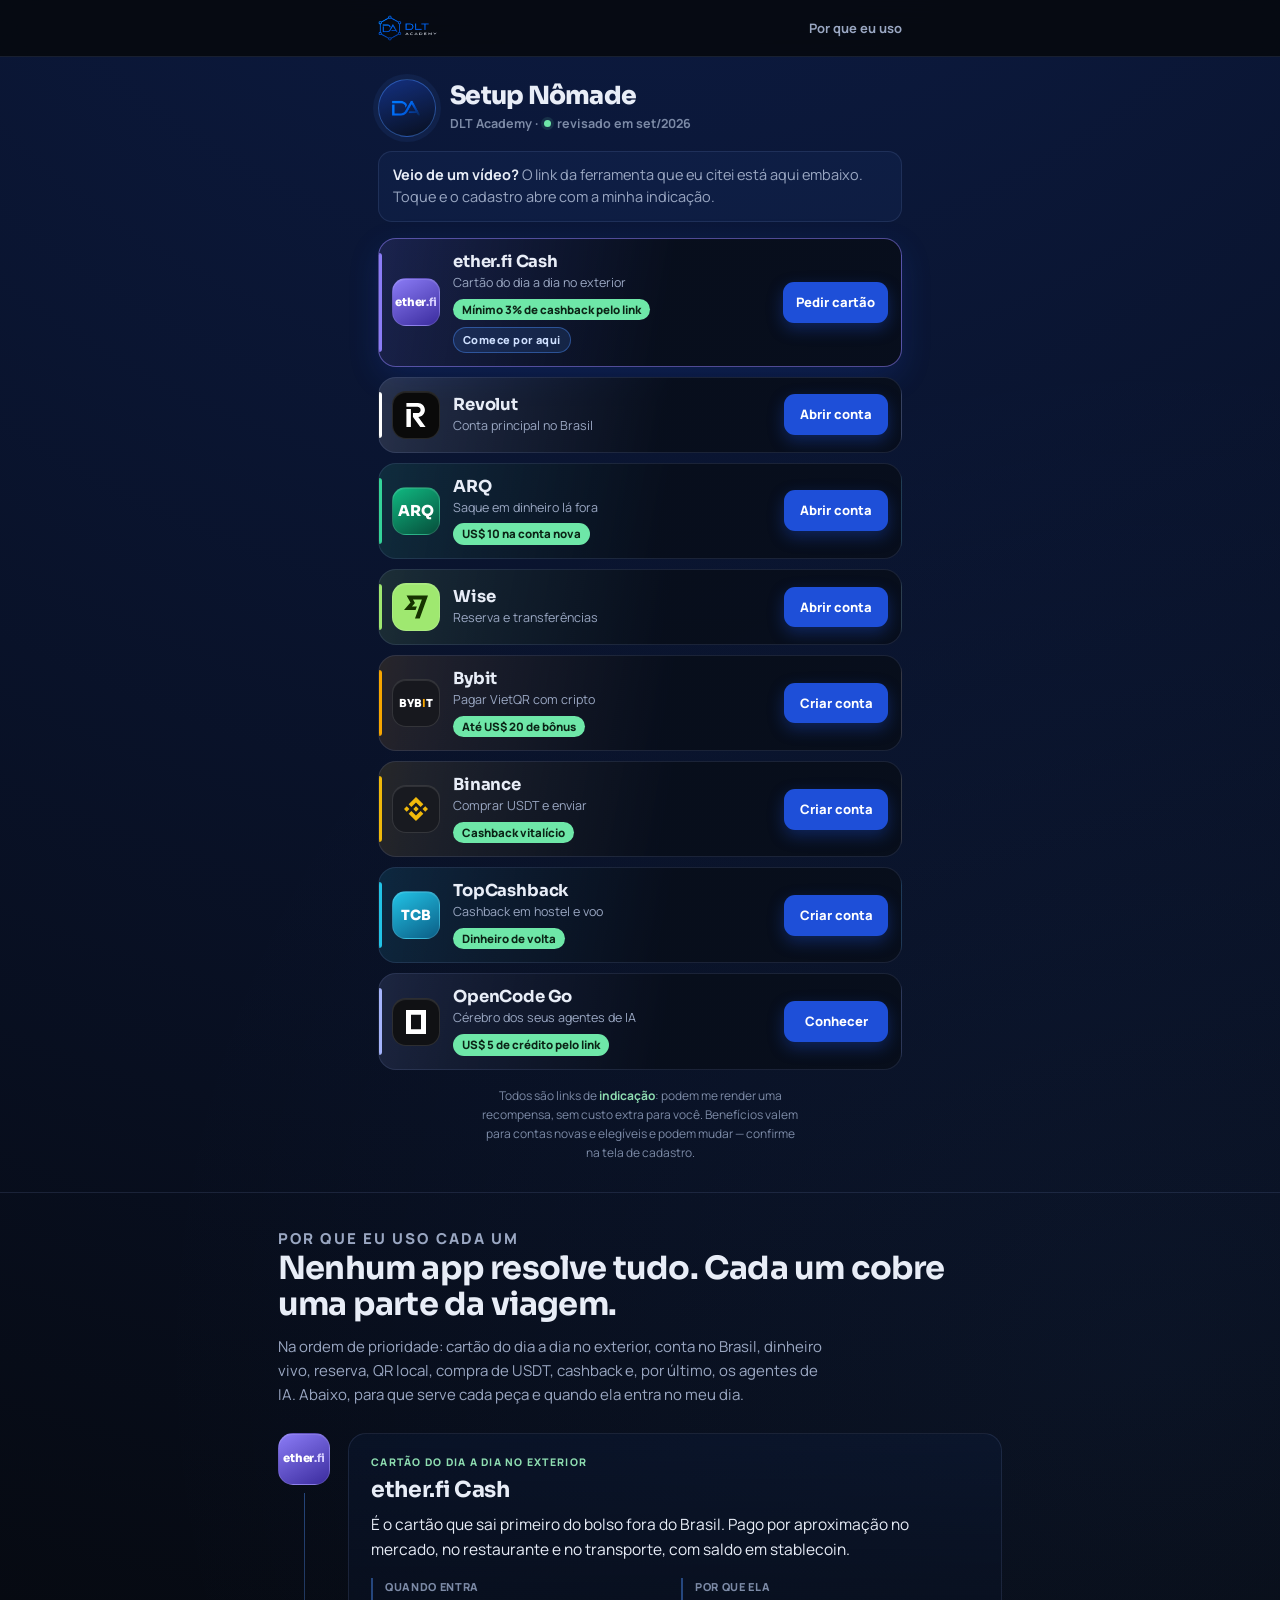
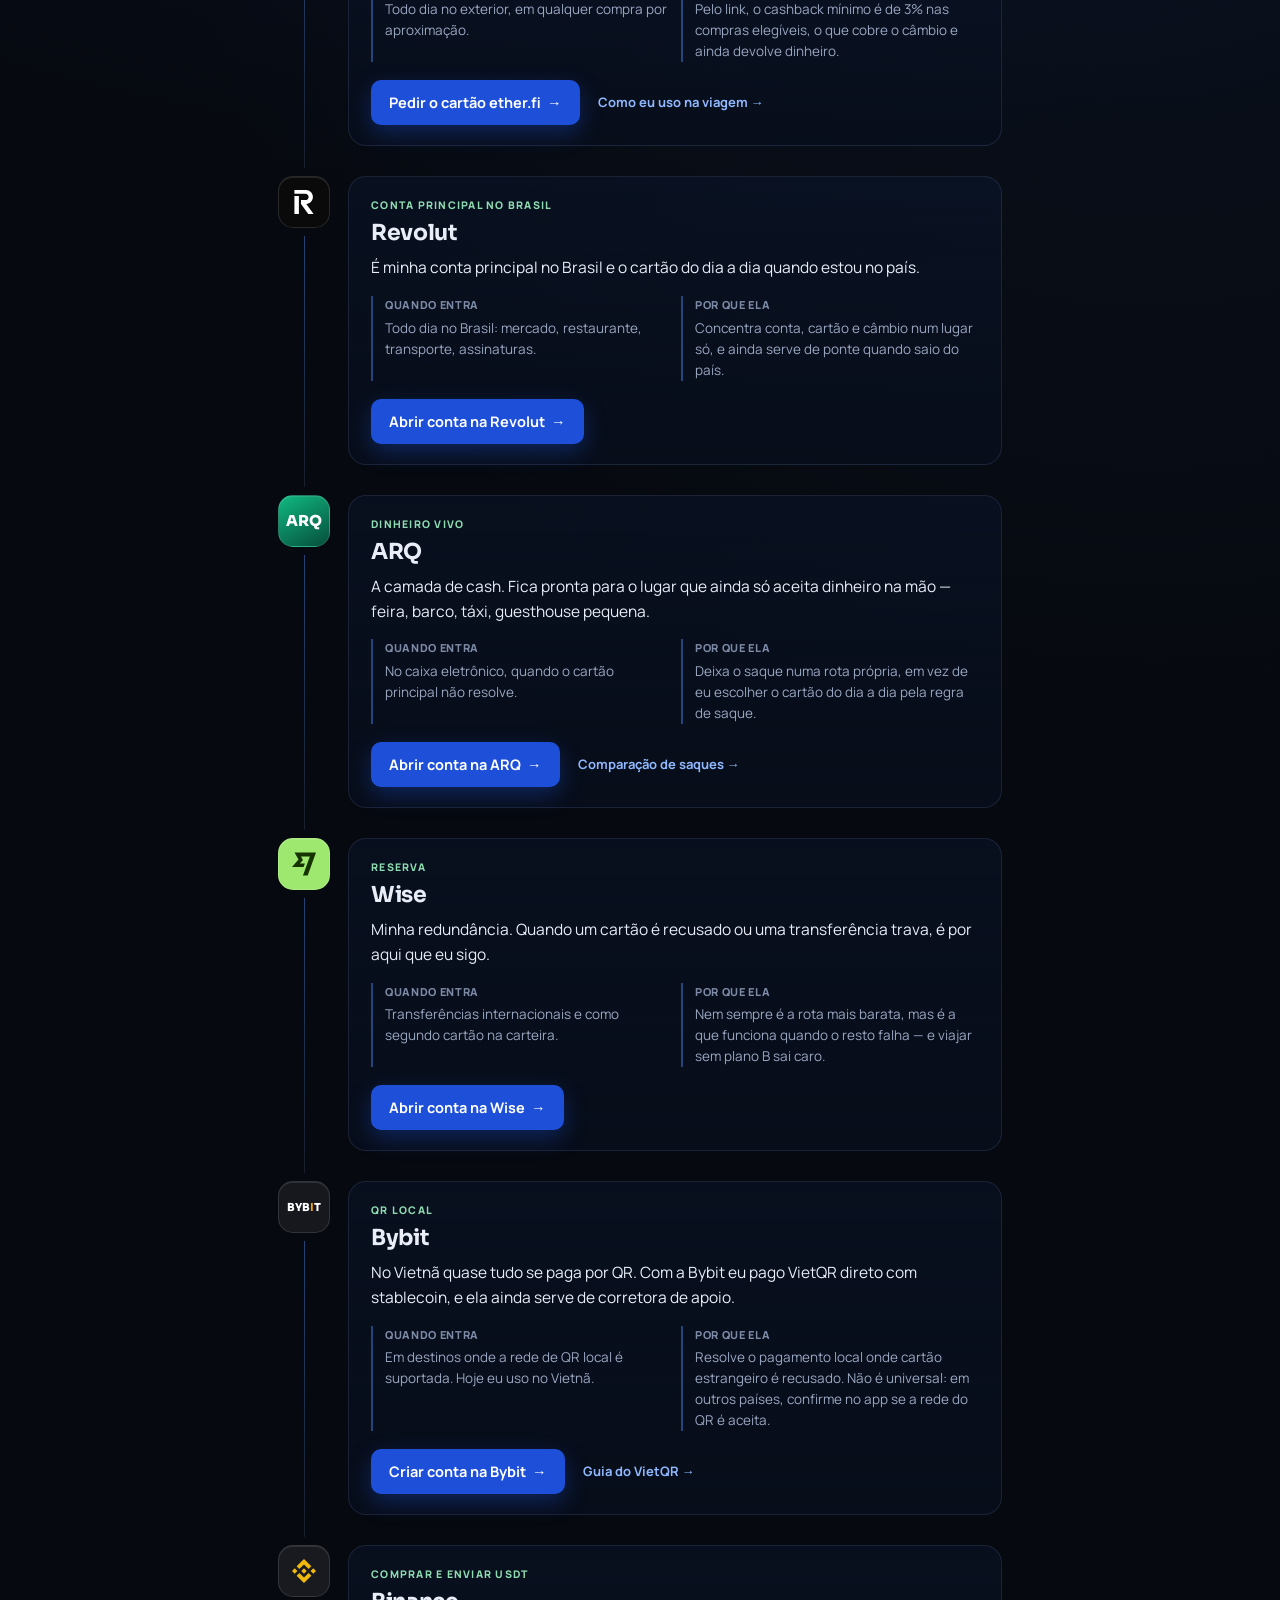
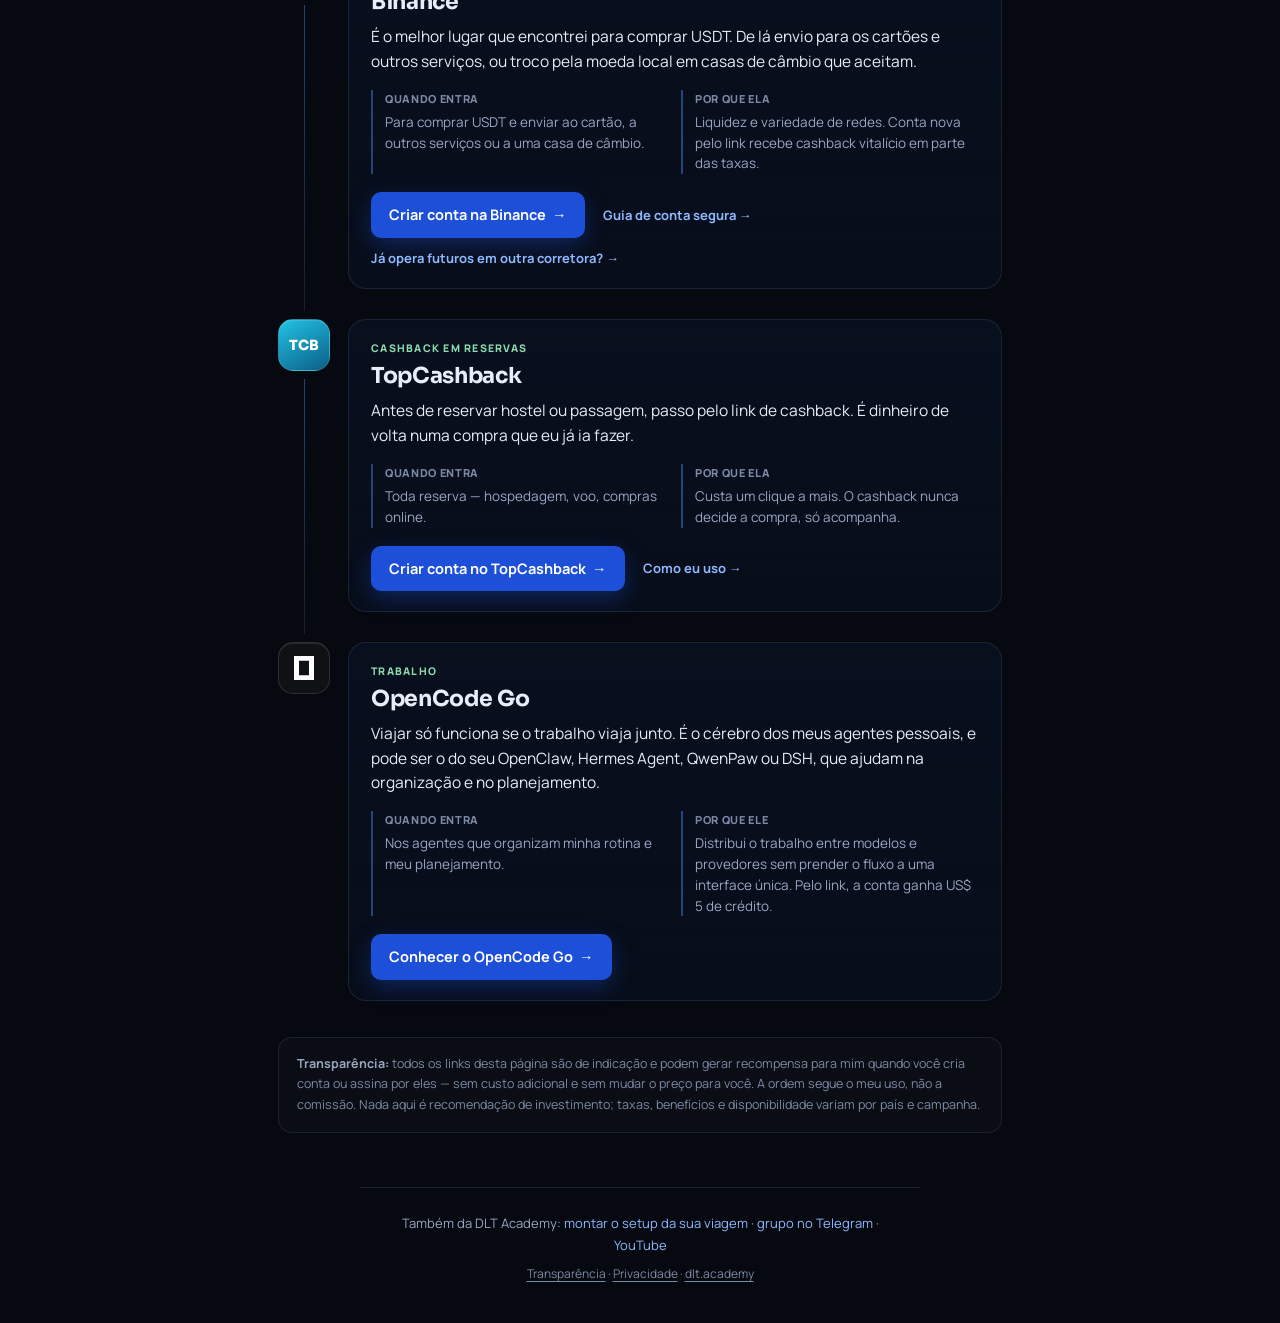
==== index.html @ f8a2f966 "ARQ: novo código de indicação (tiagohyd_h6L)" ====
<!DOCTYPE html>
<html lang="pt-BR">
<head>
<meta charset="UTF-8">
<meta name="viewport" content="width=device-width, initial-scale=1.0">
<title>Setup Nômade — os links que eu uso na estrada</title>
<meta name="description" content="Os apps que eu uso para viver e trabalhar viajando — ether.fi, Revolut, ARQ, Wise, Bybit, Binance, TopCashback e OpenCode — com link de indicação identificado e o motivo de cada um.">
<meta name="robots" content="index, follow">
<meta name="referrer" content="no-referrer">
<meta http-equiv="Content-Security-Policy" content="default-src 'self'; script-src 'self'; style-src 'self'; font-src 'self'; img-src 'self' data: https://dltacademy.goatcounter.com; connect-src 'self' https://dltacademy.goatcounter.com; object-src 'none'; frame-src 'none'; base-uri 'none'; form-action 'self'; upgrade-insecure-requests">
<link rel="canonical" href="https://setup-nomade.dlt.academy/">
<meta property="og:type" content="website">
<meta property="og:site_name" content="DLT Academy">
<meta property="og:title" content="Setup Nômade — os links que eu uso na estrada">
<meta property="og:description" content="Contas, cartões, saques, cripto e trabalho: o que eu uso de verdade, por que uso e o link de cada um.">
<meta property="og:url" content="https://setup-nomade.dlt.academy/">
<meta property="og:image" content="https://setup-nomade.dlt.academy/og-image.png">
<meta property="og:image:type" content="image/png">
<meta property="og:image:width" content="1200">
<meta property="og:image:height" content="630">
<meta property="og:image:alt" content="Setup Nômade — os links que eu uso na estrada">
<meta property="og:locale" content="pt_BR">
<meta name="twitter:card" content="summary_large_image">
<meta name="twitter:title" content="Setup Nômade">
<meta name="twitter:description" content="Os links que eu uso na estrada — e por que uso cada um.">
<meta name="twitter:image" content="https://setup-nomade.dlt.academy/og-image.png">
<meta name="twitter:image:alt" content="Setup Nômade — os links que eu uso na estrada">
<meta name="theme-color" content="#06090F">
<link rel="icon" type="image/png" href="assets/dlt-mark.png">
<link rel="stylesheet" href="styles-base.css">
<link rel="stylesheet" href="portfolio.css">

<script type="application/ld+json">
{
  "@context": "https://schema.org",
  "@graph": [
    {
      "@type": "WebSite",
      "name": "Setup Nômade",
      "url": "https://setup-nomade.dlt.academy/",
      "inLanguage": "pt-BR",
      "description": "Os apps usados na prática para viver e trabalhar viajando, com link de indicação identificado e o motivo de cada um.",
      "publisher": { "@type": "Organization", "name": "DLT Academy", "url": "https://dlt.academy/" }
    },
    {
      "@type": "ItemList",
      "name": "Links do Setup Nômade",
      "itemListElement": [
        { "@type": "ListItem", "position": 1, "name": "ether.fi Cash", "url": "https://www.ether.fi/@e155ee95" },
        { "@type": "ListItem", "position": 2, "name": "Revolut", "url": "https://revolut.com/referral/?referral-code=tiago327k!AUG1-26-AR-BR-H3&geo-redirect" },
        { "@type": "ListItem", "position": 3, "name": "ARQ", "url": "https://www.arqfinance.com/referrals/general?referralCode=tiagohyd_h6L&pid=referral&c=general&is_retargeting=true" },
        { "@type": "ListItem", "position": 4, "name": "Wise", "url": "https://wise.com/invite/irhc/tiagon100" },
        { "@type": "ListItem", "position": 5, "name": "Bybit", "url": "https://www.bybit.com/invite?ref=O0YDQDM" },
        { "@type": "ListItem", "position": 6, "name": "Binance", "url": "https://www.binance.com/register?ref=BOSS2026" },
        { "@type": "ListItem", "position": 7, "name": "TopCashback", "url": "https://www.topcashback.com/ref/member1244137676106" },
        { "@type": "ListItem", "position": 8, "name": "OpenCode Go", "url": "https://opencode.ai/go?ref=F40FSZH905" }
      ]
    }
  ]
}
</script>
</head>
<body>
<header class="site-bar">
  <div class="bio-wrap site-bar-row">
    <a class="brand" href="https://dlt.academy/" rel="noopener noreferrer" referrerpolicy="no-referrer"><img src="assets/dlt-logo-light.png" alt="DLT Academy"></a>
    <a class="bar-link" href="#por-que">Por que eu uso</a>
  </div>
</header>

<main>
  <section class="profile" aria-labelledby="titulo">
    <div class="bio-wrap">
      <div class="profile-row">
        <div class="profile-mark"><img src="assets/dlt-mark.png" alt="" width="64" height="64"></div>
        <div class="profile-id">
          <h1 id="titulo">Setup Nômade</h1>
          <p class="profile-handle">DLT Academy · <span class="live-dot" aria-hidden="true"></span> revisado em set/2026</p>
        </div>
      </div>
      <p class="profile-bio"><strong>Veio de um vídeo?</strong> O link da ferramenta que eu citei está aqui embaixo. Toque e o cadastro abre com a minha indicação.</p>
    </div>
  </section>

  <section class="links" id="links" aria-label="Links dos parceiros">
    <div class="bio-wrap">
      <ul class="link-list">
        <li>
          <a class="link-row brand-etherfi link-row-featured" href="https://www.ether.fi/@e155ee95" target="_blank" rel="sponsored nofollow noopener noreferrer" referrerpolicy="no-referrer" data-track="clique_etherfi">
            <span class="logo logo-etherfi"><span class="wm wm-etherfi">ether<b>.fi</b></span></span>
            <span class="link-body"><strong>ether.fi Cash</strong><small>Cartão do dia a dia no exterior</small><span class="link-perk">Mínimo 3% de cashback pelo link</span><span class="link-flag">Comece por aqui</span></span>
            <span class="link-btn">Pedir cartão</span>
          </a>
        </li>
        <li>
          <a class="link-row brand-revolut" href="https://revolut.com/referral/?referral-code=tiago327k!AUG1-26-AR-BR-H3&amp;geo-redirect" target="_blank" rel="sponsored nofollow noopener noreferrer" referrerpolicy="no-referrer" data-track="clique_revolut">
            <span class="logo logo-revolut"><svg viewBox="0 0 24 24" aria-hidden="true" focusable="false"><path d="M20.9133 6.9566C20.9133 3.1208 17.7898 0 13.9503 0H2.424v3.8605h10.9782c1.7376 0 3.177 1.3651 3.2087 3.043.016.84-.2994 1.633-.8878 2.2324-.5886.5998-1.375.9303-2.2144.9303H9.2322a.2756.2756 0 0 0-.2755.2752v3.431c0 .0585.018.1142.052.1612L16.2646 24h5.3114l-7.2727-10.094c3.6625-.1838 6.61-3.2612 6.61-6.9494zM6.8943 5.9229H2.424V24h4.4704z"/></svg></span>
            <span class="link-body"><strong>Revolut</strong><small>Conta principal no Brasil</small></span>
            <span class="link-btn">Abrir conta</span>
          </a>
        </li>
        <li>
          <a class="link-row brand-arq" href="https://www.arqfinance.com/referrals/general?referralCode=tiagohyd_h6L&amp;pid=referral&amp;c=general&amp;is_retargeting=true" target="_blank" rel="sponsored nofollow noopener noreferrer" referrerpolicy="no-referrer" data-track="clique_arq">
            <span class="logo logo-arq"><span class="wm wm-arq">ARQ</span></span>
            <span class="link-body"><strong>ARQ</strong><small>Saque em dinheiro lá fora</small><span class="link-perk">US$ 10 na conta nova</span></span>
            <span class="link-btn">Abrir conta</span>
          </a>
        </li>
        <li>
          <a class="link-row brand-wise" href="https://wise.com/invite/irhc/tiagon100" target="_blank" rel="sponsored nofollow noopener noreferrer" referrerpolicy="no-referrer" data-track="clique_wise">
            <span class="logo logo-wise"><svg viewBox="0 0 24 24" aria-hidden="true" focusable="false"><path d="M6.488 7.469 0 15.05h11.585l1.301-3.576H7.922l3.033-3.507.01-.092L8.993 4.48h8.873l-6.878 18.925h4.706L24 .595H2.543l3.945 6.874Z"/></svg></span>
            <span class="link-body"><strong>Wise</strong><small>Reserva e transferências</small></span>
            <span class="link-btn">Abrir conta</span>
          </a>
        </li>
        <li>
          <a class="link-row brand-bybit" href="https://www.bybit.com/invite?ref=O0YDQDM" target="_blank" rel="sponsored nofollow noopener noreferrer" referrerpolicy="no-referrer" data-track="clique_bybit">
            <span class="logo logo-bybit"><span class="wm wm-bybit">BYB<b>I</b>T</span></span>
            <span class="link-body"><strong>Bybit</strong><small>Pagar VietQR com cripto</small><span class="link-perk">Até US$ 20 de bônus</span></span>
            <span class="link-btn">Criar conta</span>
          </a>
        </li>
        <li>
          <a class="link-row brand-binance" href="https://www.binance.com/register?ref=BOSS2026" target="_blank" rel="sponsored nofollow noopener noreferrer" referrerpolicy="no-referrer" data-track="clique_binance">
            <span class="logo logo-binance"><svg viewBox="0 0 24 24" aria-hidden="true" focusable="false"><path d="M16.624 13.9202l2.7175 2.7154-7.353 7.353-7.353-7.352 2.7175-2.7164 4.6355 4.6595 4.6356-4.6595zm4.6366-4.6366L24 12l-2.7154 2.7164L18.5682 12l2.6924-2.7164zm-9.272.001l2.7163 2.6914-2.7164 2.7174v-.001L9.2721 12l2.7164-2.7154zm-9.2722-.001L5.4088 12l-2.6914 2.6924L0 12l2.7164-2.7164zM11.9885.0115l7.353 7.329-2.7174 2.7154-4.6356-4.6356-4.6355 4.6595-2.7174-2.7154 7.353-7.353z"/></svg></span>
            <span class="link-body"><strong>Binance</strong><small>Comprar USDT e enviar</small><span class="link-perk">Cashback vitalício</span></span>
            <span class="link-btn">Criar conta</span>
          </a>
        </li>
        <li>
          <a class="link-row brand-topcashback" href="https://www.topcashback.com/ref/member1244137676106" target="_blank" rel="sponsored nofollow noopener noreferrer" referrerpolicy="no-referrer" data-track="clique_topcashback">
            <span class="logo logo-topcashback"><span class="wm wm-tcb">TCB</span></span>
            <span class="link-body"><strong>TopCashback</strong><small>Cashback em hostel e voo</small><span class="link-perk">Dinheiro de volta</span></span>
            <span class="link-btn">Criar conta</span>
          </a>
        </li>
        <li>
          <a class="link-row brand-opencode" href="https://opencode.ai/go?ref=F40FSZH905" target="_blank" rel="sponsored nofollow noopener noreferrer" referrerpolicy="no-referrer" data-track="clique_opencode">
            <span class="logo logo-opencode"><svg viewBox="0 0 24 24" aria-hidden="true" focusable="false"><path d="M22 24H2V0h20zM17 4.8H7v14.4h10z"/></svg></span>
            <span class="link-body"><strong>OpenCode Go</strong><small>Cérebro dos seus agentes de IA</small><span class="link-perk">US$ 5 de crédito pelo link</span></span>
            <span class="link-btn">Conhecer</span>
          </a>
        </li>
      </ul>
      <p class="links-note">Todos são links de <strong>indicação</strong>: podem me render uma recompensa, sem custo extra para você. Benefícios valem para contas novas e elegíveis e podem mudar — confirme na tela de cadastro.</p>
    </div>
  </section>

  <section class="stories" id="por-que" aria-labelledby="por-que-titulo">
    <div class="story-wrap">
      <div class="stories-head">
        <p class="eyebrow">POR QUE EU USO CADA UM</p>
        <h2 id="por-que-titulo">Nenhum app resolve tudo. Cada um cobre uma parte da viagem.</h2>
        <p>Na ordem de prioridade: cartão do dia a dia no exterior, conta no Brasil, dinheiro vivo, reserva, QR local, compra de USDT, cashback e, por último, os agentes de IA. Abaixo, para que serve cada peça e quando ela entra no meu dia.</p>
      </div>

      <ol class="story-list">
        <li class="story" id="etherfi">
          <div class="story-rail"><span class="logo logo-lg logo-etherfi"><span class="wm wm-etherfi">ether<b>.fi</b></span></span></div>
          <div class="story-body">
            <p class="story-role">Cartão do dia a dia no exterior</p>
            <h3>ether.fi Cash</h3>
            <p class="story-lead">É o cartão que sai primeiro do bolso fora do Brasil. Pago por aproximação no mercado, no restaurante e no transporte, com saldo em stablecoin.</p>
            <dl class="story-facts">
              <div><dt>Quando entra</dt><dd>Todo dia no exterior, em qualquer compra por aproximação.</dd></div>
              <div><dt>Por que ela</dt><dd>Pelo link, o cashback mínimo é de 3% nas compras elegíveis, o que cobre o câmbio e ainda devolve dinheiro.</dd></div>
            </dl>
            <div class="story-actions">
              <a class="btn btn-primary" href="https://www.ether.fi/@e155ee95" target="_blank" rel="sponsored nofollow noopener noreferrer" referrerpolicy="no-referrer" data-track="clique_etherfi_historia">Pedir o cartão ether.fi <span aria-hidden="true">→</span></a>
              <a class="story-guide" href="https://dlt.academy/guias/etherfi-cash-viagem/" target="_blank" rel="noopener noreferrer" referrerpolicy="no-referrer">Como eu uso na viagem →</a>
            </div>
          </div>
        </li>

        <li class="story" id="revolut">
          <div class="story-rail"><span class="logo logo-lg logo-revolut"><svg viewBox="0 0 24 24" aria-hidden="true" focusable="false"><path d="M20.9133 6.9566C20.9133 3.1208 17.7898 0 13.9503 0H2.424v3.8605h10.9782c1.7376 0 3.177 1.3651 3.2087 3.043.016.84-.2994 1.633-.8878 2.2324-.5886.5998-1.375.9303-2.2144.9303H9.2322a.2756.2756 0 0 0-.2755.2752v3.431c0 .0585.018.1142.052.1612L16.2646 24h5.3114l-7.2727-10.094c3.6625-.1838 6.61-3.2612 6.61-6.9494zM6.8943 5.9229H2.424V24h4.4704z"/></svg></span></div>
          <div class="story-body">
            <p class="story-role">Conta principal no Brasil</p>
            <h3>Revolut</h3>
            <p class="story-lead">É minha conta principal no Brasil e o cartão do dia a dia quando estou no país.</p>
            <dl class="story-facts">
              <div><dt>Quando entra</dt><dd>Todo dia no Brasil: mercado, restaurante, transporte, assinaturas.</dd></div>
              <div><dt>Por que ela</dt><dd>Concentra conta, cartão e câmbio num lugar só, e ainda serve de ponte quando saio do país.</dd></div>
            </dl>
            <div class="story-actions">
              <a class="btn btn-primary" href="https://revolut.com/referral/?referral-code=tiago327k!AUG1-26-AR-BR-H3&amp;geo-redirect" target="_blank" rel="sponsored nofollow noopener noreferrer" referrerpolicy="no-referrer" data-track="clique_revolut_historia">Abrir conta na Revolut <span aria-hidden="true">→</span></a>
            </div>
          </div>
        </li>

        <li class="story" id="arq">
          <div class="story-rail"><span class="logo logo-lg logo-arq"><span class="wm wm-arq">ARQ</span></span></div>
          <div class="story-body">
            <p class="story-role">Dinheiro vivo</p>
            <h3>ARQ</h3>
            <p class="story-lead">A camada de cash. Fica pronta para o lugar que ainda só aceita dinheiro na mão — feira, barco, táxi, guesthouse pequena.</p>
            <dl class="story-facts">
              <div><dt>Quando entra</dt><dd>No caixa eletrônico, quando o cartão principal não resolve.</dd></div>
              <div><dt>Por que ela</dt><dd>Deixa o saque numa rota própria, em vez de eu escolher o cartão do dia a dia pela regra de saque.</dd></div>
            </dl>
            <div class="story-actions">
              <a class="btn btn-primary" href="https://www.arqfinance.com/referrals/general?referralCode=tiagohyd_h6L&amp;pid=referral&amp;c=general&amp;is_retargeting=true" target="_blank" rel="sponsored nofollow noopener noreferrer" referrerpolicy="no-referrer" data-track="clique_arq_historia">Abrir conta na ARQ <span aria-hidden="true">→</span></a>
              <a class="story-guide" href="https://dlt.academy/blog/arq-saques-exterior/" target="_blank" rel="noopener noreferrer" referrerpolicy="no-referrer">Comparação de saques →</a>
            </div>
          </div>
        </li>

        <li class="story" id="wise">
          <div class="story-rail"><span class="logo logo-lg logo-wise"><svg viewBox="0 0 24 24" aria-hidden="true" focusable="false"><path d="M6.488 7.469 0 15.05h11.585l1.301-3.576H7.922l3.033-3.507.01-.092L8.993 4.48h8.873l-6.878 18.925h4.706L24 .595H2.543l3.945 6.874Z"/></svg></span></div>
          <div class="story-body">
            <p class="story-role">Reserva</p>
            <h3>Wise</h3>
            <p class="story-lead">Minha redundância. Quando um cartão é recusado ou uma transferência trava, é por aqui que eu sigo.</p>
            <dl class="story-facts">
              <div><dt>Quando entra</dt><dd>Transferências internacionais e como segundo cartão na carteira.</dd></div>
              <div><dt>Por que ela</dt><dd>Nem sempre é a rota mais barata, mas é a que funciona quando o resto falha — e viajar sem plano B sai caro.</dd></div>
            </dl>
            <div class="story-actions">
              <a class="btn btn-primary" href="https://wise.com/invite/irhc/tiagon100" target="_blank" rel="sponsored nofollow noopener noreferrer" referrerpolicy="no-referrer" data-track="clique_wise_historia">Abrir conta na Wise <span aria-hidden="true">→</span></a>
            </div>
          </div>
        </li>

        <li class="story" id="bybit">
          <div class="story-rail"><span class="logo logo-lg logo-bybit"><span class="wm wm-bybit">BYB<b>I</b>T</span></span></div>
          <div class="story-body">
            <p class="story-role">QR local</p>
            <h3>Bybit</h3>
            <p class="story-lead">No Vietnã quase tudo se paga por QR. Com a Bybit eu pago VietQR direto com stablecoin, e ela ainda serve de corretora de apoio.</p>
            <dl class="story-facts">
              <div><dt>Quando entra</dt><dd>Em destinos onde a rede de QR local é suportada. Hoje eu uso no Vietnã.</dd></div>
              <div><dt>Por que ela</dt><dd>Resolve o pagamento local onde cartão estrangeiro é recusado. Não é universal: em outros países, confirme no app se a rede do QR é aceita.</dd></div>
            </dl>
            <div class="story-actions">
              <a class="btn btn-primary" href="https://www.bybit.com/invite?ref=O0YDQDM" target="_blank" rel="sponsored nofollow noopener noreferrer" referrerpolicy="no-referrer" data-track="clique_bybit_historia">Criar conta na Bybit <span aria-hidden="true">→</span></a>
              <a class="story-guide" href="https://dlt.academy/guias/bybit-pay-vietqr/" target="_blank" rel="noopener noreferrer" referrerpolicy="no-referrer">Guia do VietQR →</a>
            </div>
          </div>
        </li>

        <li class="story" id="binance">
          <div class="story-rail"><span class="logo logo-lg logo-binance"><svg viewBox="0 0 24 24" aria-hidden="true" focusable="false"><path d="M16.624 13.9202l2.7175 2.7154-7.353 7.353-7.353-7.352 2.7175-2.7164 4.6355 4.6595 4.6356-4.6595zm4.6366-4.6366L24 12l-2.7154 2.7164L18.5682 12l2.6924-2.7164zm-9.272.001l2.7163 2.6914-2.7164 2.7174v-.001L9.2721 12l2.7164-2.7154zm-9.2722-.001L5.4088 12l-2.6914 2.6924L0 12l2.7164-2.7164zM11.9885.0115l7.353 7.329-2.7174 2.7154-4.6356-4.6356-4.6355 4.6595-2.7174-2.7154 7.353-7.353z"/></svg></span></div>
          <div class="story-body">
            <p class="story-role">Comprar e enviar USDT</p>
            <h3>Binance</h3>
            <p class="story-lead">É o melhor lugar que encontrei para comprar USDT. De lá envio para os cartões e outros serviços, ou troco pela moeda local em casas de câmbio que aceitam.</p>
            <dl class="story-facts">
              <div><dt>Quando entra</dt><dd>Para comprar USDT e enviar ao cartão, a outros serviços ou a uma casa de câmbio.</dd></div>
              <div><dt>Por que ela</dt><dd>Liquidez e variedade de redes. Conta nova pelo link recebe cashback vitalício em parte das taxas.</dd></div>
            </dl>
            <div class="story-actions">
              <a class="btn btn-primary" href="https://www.binance.com/register?ref=BOSS2026" target="_blank" rel="sponsored nofollow noopener noreferrer" referrerpolicy="no-referrer" data-track="clique_binance_historia">Criar conta na Binance <span aria-hidden="true">→</span></a>
              <a class="story-guide" href="https://dlt.academy/guias/conta-binance/" target="_blank" rel="noopener noreferrer" referrerpolicy="no-referrer">Guia de conta segura →</a>
              <a class="story-guide" href="https://dlt.academy/guias/binance-futuros-para-quem-ja-opera/" target="_blank" rel="noopener noreferrer" referrerpolicy="no-referrer" data-track="clique_guia_futuros">Já opera futuros em outra corretora? →</a>
            </div>
          </div>
        </li>

        <li class="story" id="topcashback">
          <div class="story-rail"><span class="logo logo-lg logo-topcashback"><span class="wm wm-tcb">TCB</span></span></div>
          <div class="story-body">
            <p class="story-role">Cashback em reservas</p>
            <h3>TopCashback</h3>
            <p class="story-lead">Antes de reservar hostel ou passagem, passo pelo link de cashback. É dinheiro de volta numa compra que eu já ia fazer.</p>
            <dl class="story-facts">
              <div><dt>Quando entra</dt><dd>Toda reserva — hospedagem, voo, compras online.</dd></div>
              <div><dt>Por que ela</dt><dd>Custa um clique a mais. O cashback nunca decide a compra, só acompanha.</dd></div>
            </dl>
            <div class="story-actions">
              <a class="btn btn-primary" href="https://www.topcashback.com/ref/member1244137676106" target="_blank" rel="sponsored nofollow noopener noreferrer" referrerpolicy="no-referrer" data-track="clique_topcashback_historia">Criar conta no TopCashback <span aria-hidden="true">→</span></a>
              <a class="story-guide" href="https://dlt.academy/blog/topcashback-economia-viagem/" target="_blank" rel="noopener noreferrer" referrerpolicy="no-referrer">Como eu uso →</a>
            </div>
          </div>
        </li>

        <li class="story" id="opencode">
          <div class="story-rail"><span class="logo logo-lg logo-opencode"><svg viewBox="0 0 24 24" aria-hidden="true" focusable="false"><path d="M22 24H2V0h20zM17 4.8H7v14.4h10z"/></svg></span></div>
          <div class="story-body">
            <p class="story-role">Trabalho</p>
            <h3>OpenCode Go</h3>
            <p class="story-lead">Viajar só funciona se o trabalho viaja junto. É o cérebro dos meus agentes pessoais, e pode ser o do seu OpenClaw, Hermes Agent, QwenPaw ou DSH, que ajudam na organização e no planejamento.</p>
            <dl class="story-facts">
              <div><dt>Quando entra</dt><dd>Nos agentes que organizam minha rotina e meu planejamento.</dd></div>
              <div><dt>Por que ele</dt><dd>Distribui o trabalho entre modelos e provedores sem prender o fluxo a uma interface única. Pelo link, a conta ganha US$ 5 de crédito.</dd></div>
            </dl>
            <div class="story-actions">
              <a class="btn btn-primary" href="https://opencode.ai/go?ref=F40FSZH905" target="_blank" rel="sponsored nofollow noopener noreferrer" referrerpolicy="no-referrer" data-track="clique_opencode_historia">Conhecer o OpenCode Go <span aria-hidden="true">→</span></a>
            </div>
          </div>
        </li>
      </ol>

      <p class="disclosure"><strong>Transparência:</strong> todos os links desta página são de indicação e podem gerar recompensa para mim quando você cria conta ou assina por eles — sem custo adicional e sem mudar o preço para você. A ordem segue o meu uso, não a comissão. Nada aqui é recomendação de investimento; taxas, benefícios e disponibilidade variam por país e campanha.</p>
    </div>
  </section>
</main>

<footer>
  <div class="bio-wrap footer-col">
    <p class="footer-more">Também da DLT Academy: <a href="setup-viagem.html" data-track="clique_setup_viagem">montar o setup da sua viagem</a> · <a href="https://t.me/dltacademy" target="_blank" rel="noopener noreferrer" referrerpolicy="no-referrer">grupo no Telegram</a> · <a href="https://www.youtube.com/c/DLTAcademy" target="_blank" rel="noopener noreferrer" referrerpolicy="no-referrer">YouTube</a></p>
    <p class="footer-legal"><a href="https://dlt.academy/transparencia/" rel="noopener noreferrer" referrerpolicy="no-referrer">Transparência</a> · <a href="https://dlt.academy/privacidade/" rel="noopener noreferrer" referrerpolicy="no-referrer">Privacidade</a> · <a href="https://dlt.academy/" rel="noopener noreferrer" referrerpolicy="no-referrer">dlt.academy</a></p>
  </div>
</footer>

<script src="config.js"></script>
<script src="js/tracking.js"></script>
<script src="js/hub.js"></script>
</body>
</html>
---- styles-base.css ----
/* ============================================================
   DESIGN SYSTEM BASE — dltacademy
   Extraído do "Sobrevive ou Quebra?" (primeira ferramenta validada).
   >>> REBRAND DLT ACADEMY: tokens, fontes e brand alinhados à
   identidade oficial (azul #1E4FD8, Sora + Manrope, logo DA).
   Só mudaram VALORES (cores/fontes/brand) — nenhum nome de classe
   ou seletor mudou, então todas as ferramentas existentes continuam
   funcionando; só passam a ficar on-brand ao copiar este arquivo.
   Customizações por ferramenta vão em styles-tool.css.
   ============================================================ */

/* Fontes servidas pelo próprio site (Fontsource variable 5.3.0, OFL 1.1 —
   assets/fonts/LICENSE.txt). Nenhum pedido sai para servidor de fontes de terceiros. */
@font-face {
  font-family: 'Sora';
  font-style: normal;
  font-display: swap;
  font-weight: 100 800;
  src: url('assets/fonts/sora-latin-ext-wght-normal.woff2') format('woff2-variations'), url('assets/fonts/sora-latin-ext-wght-normal.woff2') format('woff2');
  unicode-range: U+0100-02BA,U+02BD-02C5,U+02C7-02CC,U+02CE-02D7,U+02DD-02FF,U+0304,U+0308,U+0329,U+1D00-1DBF,U+1E00-1E9F,U+1EF2-1EFF,U+2020,U+20A0-20AB,U+20AD-20C0,U+2113,U+2C60-2C7F,U+A720-A7FF;
}
@font-face {
  font-family: 'Sora';
  font-style: normal;
  font-display: swap;
  font-weight: 100 800;
  src: url('assets/fonts/sora-latin-wght-normal.woff2') format('woff2-variations'), url('assets/fonts/sora-latin-wght-normal.woff2') format('woff2');
  unicode-range: U+0000-00FF,U+0131,U+0152-0153,U+02BB-02BC,U+02C6,U+02DA,U+02DC,U+0304,U+0308,U+0329,U+2000-206F,U+20AC,U+2122,U+2191,U+2193,U+2212,U+2215,U+FEFF,U+FFFD;
}
@font-face {
  font-family: 'Manrope';
  font-style: normal;
  font-display: swap;
  font-weight: 200 800;
  src: url('assets/fonts/manrope-latin-ext-wght-normal.woff2') format('woff2-variations'), url('assets/fonts/manrope-latin-ext-wght-normal.woff2') format('woff2');
  unicode-range: U+0100-02BA,U+02BD-02C5,U+02C7-02CC,U+02CE-02D7,U+02DD-02FF,U+0304,U+0308,U+0329,U+1D00-1DBF,U+1E00-1E9F,U+1EF2-1EFF,U+2020,U+20A0-20AB,U+20AD-20C0,U+2113,U+2C60-2C7F,U+A720-A7FF;
}
@font-face {
  font-family: 'Manrope';
  font-style: normal;
  font-display: swap;
  font-weight: 200 800;
  src: url('assets/fonts/manrope-latin-wght-normal.woff2') format('woff2-variations'), url('assets/fonts/manrope-latin-wght-normal.woff2') format('woff2');
  unicode-range: U+0000-00FF,U+0131,U+0152-0153,U+02BB-02BC,U+02C6,U+02DA,U+02DC,U+0304,U+0308,U+0329,U+2000-206F,U+20AC,U+2122,U+2191,U+2193,U+2212,U+2215,U+FEFF,U+FFFD;
}

:root {
  --bg: #06090F;            /* Navy Base */
  --bg-elev: #0A1120;        /* Navy Surface */
  --bg-elev-2: #0E2148;      /* Deep Blue */
  --border: #1E2C4E;         /* borda azulada (equiv. a rgba branco ~0.1 sobre navy) */
  --text: #E8EDF7;           /* Light */
  --text-dim: #9AA7C2;       /* Muted */
  --text-faint: #7C8AA6;     /* Faint */
  --accent: #4A8DF8;         /* Sky — destaques, slider, dots, links */
  --accent-2: #1E4FD8;       /* Brand Blue — ação primária (botões) */
  --green: #6EE7A8;          /* Success */
  --red: #f87171;            /* variação negativa */
  --amber: #fbbf24;          /* disclaimer */
  --radius: 14px;
  --max-width: 780px;

  --font-head: 'Sora', -apple-system, BlinkMacSystemFont, sans-serif;
  --font-body: 'Manrope', -apple-system, BlinkMacSystemFont, sans-serif;
}

* { box-sizing: border-box; }

body {
  margin: 0;
  background: var(--bg);
  background-image: radial-gradient(circle at 20% 0%, rgba(30,79,216,0.16), transparent 42%),
                     radial-gradient(circle at 80% 10%, rgba(74,141,248,0.08), transparent 38%);
  color: var(--text);
  font-family: var(--font-body);
  line-height: 1.6;
  -webkit-font-smoothing: antialiased;
}

.wrap {
  max-width: var(--max-width);
  margin: 0 auto;
  padding: 0 20px;
}

/* Links de conteudo.
   Sem esta regra o navegador aplica os padroes dele: #0000EE no link
   comum e #551A8B no visitado. Sobre o navy (--bg) isso rende 2,1:1 e
   1,8:1 de contraste — o minimo legivel e 4,5:1, entao o link visitado
   ficava praticamente invisivel e o comum parecia um azul neon fora da
   identidade. O --accent rende 6,1:1 e ja e a cor de destaque da marca.
   Componentes estruturais (.btn-*, cards, header, footer) declaram a
   propria cor e continuam intactos. */
a {
  color: var(--accent);
  text-underline-offset: 3px;
  text-decoration-thickness: 1px;
}
a:visited { color: var(--accent); }
a:hover { color: #8FB8FF; }

header.top { padding: 20px 0 0; }
.brand {
  display: flex;
  align-items: center;
  gap: 10px;
  font-family: var(--font-head);
  font-weight: 700;
  letter-spacing: -0.01em;
  color: var(--text);
  text-decoration: none;
  font-size: 15px;
}
/* .brand img — logomarca completa (ícone + "DLT ACADEMY" já embutido na imagem).
   NÃO colocar <span> de texto do lado — a imagem já é o lockup completo. */
.brand img { height: 32px; display: block; }

section { padding: 40px 0; }
section.hero { padding-top: 28px; padding-bottom: 20px; }

h1 {
  font-family: var(--font-head);
  font-size: clamp(28px, 5vw, 42px);
  line-height: 1.12;
  letter-spacing: -0.02em;
  font-weight: 800;
  margin: 14px 0 10px;
}
h1 .highlight { color: var(--accent); }

.subtitle {
  color: var(--text-dim);
  font-size: 17px;
  max-width: 60ch;
  margin: 0 0 24px;
}

.disclaimer-badge {
  display: inline-flex;
  align-items: center;
  gap: 6px;
  background: rgba(251, 191, 36, 0.1);
  border: 1px solid rgba(251, 191, 36, 0.25);
  color: var(--amber);
  font-size: 12.5px;
  padding: 5px 10px;
  border-radius: 999px;
  margin-bottom: 18px;
}

.card {
  background: linear-gradient(180deg, rgba(14, 33, 72, 0.30), rgba(10, 17, 32, 0.9));
  border: 1px solid var(--border);
  border-radius: var(--radius);
  padding: 22px;
}
.card + .card { margin-top: 16px; }

h2 {
  font-family: var(--font-head);
  font-size: 22px;
  font-weight: 700;
  letter-spacing: -0.01em;
  margin: 0 0 6px;
}
h2 .num {
  display: inline-flex;
  align-items: center;
  justify-content: center;
  width: 26px;
  height: 26px;
  border-radius: 8px;
  background: var(--accent-2);
  color: white;
  font-size: 14px;
  margin-right: 8px;
}
.section-desc { color: var(--text-dim); font-size: 14.5px; margin: 0 0 20px; }

/* Sliders */
.control-grid { display: grid; gap: 18px; }
.control { display: grid; gap: 6px; }
.control-label { display: flex; justify-content: space-between; font-size: 14px; color: var(--text-dim); }
.control-label strong { color: var(--text); font-weight: 600; }
input[type="range"] {
  -webkit-appearance: none;
  width: 100%;
  height: 6px;
  border-radius: 999px;
  background: var(--bg-elev-2);
  outline: none;
}
input[type="range"]::-webkit-slider-thumb {
  -webkit-appearance: none;
  width: 20px;
  height: 20px;
  border-radius: 50%;
  background: var(--accent);
  cursor: pointer;
  border: 3px solid var(--bg);
  box-shadow: 0 0 0 1px var(--accent);
}
input[type="range"]::-moz-range-thumb {
  width: 20px;
  height: 20px;
  border-radius: 50%;
  background: var(--accent);
  cursor: pointer;
  border: 3px solid var(--bg);
}

/* Banner de resultado (survive/ruin, sucesso/alerta genérico) */
.result-banner {
  display: flex;
  align-items: center;
  gap: 16px;
  padding: 18px;
  border-radius: 12px;
  margin: 18px 0;
  border: 1px solid var(--border);
}
.result-banner.survive, .result-banner.good { background: rgba(110, 231, 168, 0.08); border-color: rgba(110, 231, 168, 0.3); }
.result-banner.ruin, .result-banner.bad { background: rgba(248, 113, 113, 0.08); border-color: rgba(248, 113, 113, 0.3); }
.result-banner .big-stat { font-family: var(--font-head); font-size: 34px; font-weight: 800; line-height: 1; }
.result-banner.survive .big-stat, .result-banner.good .big-stat { color: var(--green); }
.result-banner.ruin .big-stat, .result-banner.bad .big-stat { color: var(--red); }
.result-banner .stat-label { color: var(--text-dim); font-size: 13.5px; margin-top: 2px; }

canvas.chart-canvas {
  width: 100%;
  height: 260px;
  display: block;
  border-radius: 10px;
  background: var(--bg-elev-2);
}

.stat-row { display: grid; grid-template-columns: repeat(3, 1fr); gap: 10px; margin-top: 14px; }
.stat-box { background: var(--bg-elev-2); border-radius: 10px; padding: 12px; text-align: center; }
.stat-box .val { font-family: var(--font-head); font-size: 18px; font-weight: 700; }
.stat-box .label { font-size: 11.5px; color: var(--text-faint); margin-top: 2px; }

/* Upload de arquivo */
.upload-zone {
  border: 2px dashed var(--border);
  border-radius: 12px;
  padding: 32px 20px;
  text-align: center;
  cursor: pointer;
  transition: border-color .15s;
}
.upload-zone:hover, .upload-zone.dragover { border-color: var(--accent); }
.upload-zone input[type="file"] { display: none; }
.upload-icon { font-size: 32px; margin-bottom: 8px; }

.btn-row { display: flex; gap: 10px; flex-wrap: wrap; margin-top: 14px; justify-content: center; }

button, .btn {
  font: inherit;
  font-family: var(--font-body);
  border: none;
  border-radius: 10px;
  padding: 11px 18px;
  cursor: pointer;
  font-weight: 700;
  font-size: 14.5px;
  transition: transform .1s, opacity .15s;
  text-decoration: none;
  display: inline-flex;
  align-items: center;
  gap: 6px;
}
button:active { transform: scale(0.97); }
.btn-primary { background: var(--accent-2); color: white; box-shadow: 0 8px 22px rgba(30,79,216,0.35); }
.btn-primary:hover { background: #2a5ce6; }
.btn-secondary { background: rgba(255,255,255,0.05); color: var(--text); border: 1px solid var(--border); }
.btn-secondary:hover { border-color: var(--accent); }
.btn-telegram { background: #26a5e4; color: white; }
.btn-ghost { background: rgba(255,255,255,0.04); color: var(--text); border: 1px solid var(--border); }
.btn-ghost:hover { border-color: var(--accent); }
.btn-lg { padding: 14px 26px; font-size: 15.5px; border-radius: 12px; }
.btn-block { width: 100%; justify-content: center; }

/* Mapeamento manual de colunas (fallback de CSV) */
#mapping-panel { display: none; margin-top: 18px; }
.mapping-row { display: grid; grid-template-columns: 1fr 1fr; gap: 10px; align-items: center; margin-bottom: 10px; }
.mapping-row label { font-size: 13.5px; color: var(--text-dim); }
select {
  width: 100%;
  background: var(--bg-elev-2);
  color: var(--text);
  border: 1px solid var(--border);
  border-radius: 8px;
  padding: 9px 10px;
  font-size: 14px;
}

/* Lista de achados/diagnóstico */
.finding {
  border-left: 3px solid var(--amber);
  background: var(--bg-elev-2);
  padding: 14px 16px;
  border-radius: 0 10px 10px 0;
  margin-bottom: 10px;
}
.finding.sev-3 { border-color: var(--red); }
.finding.sev-1 { border-color: var(--text-faint); }
.finding-title { font-weight: 700; margin-bottom: 4px; font-size: 15px; }
.finding-text { color: var(--text-dim); font-size: 14px; }

/* Bloco de conversão (CTA principal, aparece condicionalmente) */
.convert-block {
  display: none;
  background: linear-gradient(135deg, rgba(30,79,216,0.16), rgba(74,141,248,0.06));
  border: 1px solid var(--accent-2);
}
.convert-block.visible { display: block; }
.convert-headline { font-family: var(--font-head); font-size: 19px; font-weight: 700; margin-bottom: 6px; }
.convert-sub { color: var(--text-dim); font-size: 14.5px; margin-bottom: 16px; }
.savings-highlight { font-family: var(--font-head); font-size: 26px; font-weight: 800; color: var(--green); margin: 4px 0 14px; }

.offer-list { list-style: none; padding: 0; margin: 0 0 16px; display: grid; gap: 8px; }
.offer-list li { display: flex; gap: 8px; font-size: 14.5px; color: var(--text); }
.offer-list li::before { content: "✓"; color: var(--green); font-weight: 700; }

.fine-print { font-size: 12px; color: var(--text-faint); margin-top: 20px; line-height: 1.6; }

/* Recomendação afiliada contextual — alternativas sempre secundárias */
.offer-alternatives {
  border-top: 1px solid var(--border);
  margin-top: 18px;
  padding-top: 14px;
}
.offer-alternatives summary {
  color: var(--text-dim);
  cursor: pointer;
  font-size: 13.5px;
  font-weight: 700;
}
.alternative-grid {
  display: grid;
  grid-template-columns: repeat(2, minmax(0, 1fr));
  gap: 10px;
  margin-top: 12px;
}
.alternative-card {
  background: var(--bg-elev-2);
  border: 1px solid var(--border);
  border-radius: 10px;
  padding: 13px;
}
.alternative-title { font-weight: 700; font-size: 14px; margin-bottom: 5px; }
.alternative-card p { color: var(--text-dim); font-size: 12.5px; margin: 0 0 8px; }
.alternative-link {
  color: var(--accent);
  font-size: 12.5px;
  font-weight: 700;
  text-decoration: none;
}
.affiliate-disclosure {
  background: rgba(255,255,255,0.035);
  border-radius: 9px;
  color: var(--text-faint);
  font-size: 11.5px;
  line-height: 1.55;
  margin: 20px 0 0;
  padding: 11px 13px;
}

footer { text-align: center; padding: 30px 0 50px; color: var(--text-faint); font-size: 13px; }
footer a { color: var(--text-dim); }

/* Campos numéricos genéricos (calculadoras) */
.calc-grid { display: grid; grid-template-columns: 1fr 1fr; gap: 12px; margin-bottom: 14px; }
.calc-field label { display: block; font-size: 12.5px; color: var(--text-dim); margin-bottom: 4px; }
.calc-field input[type="number"], .calc-field input[type="text"] {
  width: 100%;
  background: var(--bg-elev-2);
  color: var(--text);
  border: 1px solid var(--border);
  border-radius: 8px;
  padding: 9px 10px;
  font-size: 14px;
}

.tag {
  display: inline-block;
  font-size: 10.5px;
  font-weight: 700;
  letter-spacing: 0.06em;
  text-transform: uppercase;
  padding: 4px 10px;
  border-radius: 999px;
  background: var(--bg-elev-2);
  border: 1px solid var(--border);
  color: var(--text-dim);
  margin-bottom: 10px;
}
.tag.s1 { color: var(--green); border-color: rgba(110, 231, 168, 0.3); background: rgba(110, 231, 168, 0.08); }
.tag.s2 { color: var(--accent); border-color: rgba(74, 141, 248, 0.35); background: rgba(74, 141, 248, 0.08); }

/* Grade de miniaturas (útil pra ferramentas que geram múltiplos criativos) */
.thumb-grid { display: grid; grid-template-columns: repeat(auto-fill, minmax(140px, 1fr)); gap: 12px; margin-top: 14px; }
.thumb-grid .thumb { border-radius: 10px; overflow: hidden; border: 1px solid var(--border); background: var(--bg-elev-2); }
.thumb-grid .thumb img, .thumb-grid .thumb canvas { width: 100%; display: block; }
.thumb-grid .thumb .thumb-label { font-size: 11.5px; color: var(--text-faint); padding: 6px 8px; text-align: center; }

/* Fluxo guiado (flow-engine) */
.flow-progress { display: flex; gap: 6px; margin-bottom: 16px; align-items: center; }
.flow-progress .dot { width: 10px; height: 10px; border-radius: 50%; background: var(--bg-elev-2); border: 1px solid var(--border); }
.flow-progress .dot.done { background: var(--accent); border-color: var(--accent); }
.flow-progress .dot.current { background: var(--bg); border-color: var(--accent); box-shadow: 0 0 0 3px rgba(74,141,248,.25); }
.flow-progress .step-count { margin-left: auto; font-size: 12px; color: var(--text-faint); }

.radio-group { display: flex; flex-wrap: wrap; gap: 8px; }
.radio-group button { background: var(--bg-elev-2); border: 1px solid var(--border); color: var(--text-dim); font-size: 13.5px; padding: 9px 14px; }
.radio-group button.selected { border-color: var(--accent); color: var(--text); background: rgba(30,79,216,.18); }

.plan-list { list-style: none; counter-reset: plano; padding: 0; margin: 20px 0 0; display: grid; gap: 10px; }
.plan-step { counter-increment: plano; }
.plan-check { display: flex; gap: 12px; align-items: flex-start; background: var(--bg-elev-2); border: 1px solid var(--border); border-radius: 10px; padding: 13px 14px; cursor: pointer; }
.plan-check input[type="checkbox"] { width: 18px; height: 18px; margin-top: 2px; accent-color: var(--green); flex-shrink: 0; }
.plan-body::before { content: "Passo " counter(plano); display: block; font-size: 10.5px; font-weight: 700; letter-spacing: .05em; text-transform: uppercase; color: var(--accent); margin-bottom: 2px; }
.plan-title { font-weight: 700; font-size: 15px; }
.plan-text { color: var(--text-dim); font-size: 13.5px; margin-top: 3px; }
.plan-step.done .plan-check { opacity: .55; }
.plan-step.done .plan-title { text-decoration: line-through; }

@media (max-width: 480px) {
  .stat-row { grid-template-columns: 1fr 1fr; }
  .calc-grid { grid-template-columns: 1fr; }
  .mapping-row { grid-template-columns: 1fr; }
  .alternative-grid { grid-template-columns: 1fr; }
}

/* ============================================================
   INTERAÇÃO — estados de foco, hover e feedback tátil.
   Aditivo: nenhum seletor existente muda, só ganha resposta.
   ============================================================ */

/* Foco visível pra teclado (não interfere no clique do mouse) */
a:focus-visible, button:focus-visible, .btn:focus-visible,
input:focus-visible, select:focus-visible, summary:focus-visible,
[tabindex]:focus-visible {
  outline: 2px solid var(--accent);
  outline-offset: 2px;
}

/* Botões — lift no hover, afunda no clique (já existia o :active) */
.btn, button { transition: transform .12s, opacity .15s, box-shadow .15s, background .15s, border-color .15s; }
.btn-primary:hover { transform: translateY(-1px); box-shadow: 0 10px 26px rgba(30,79,216,0.45); }
.btn-secondary:hover { color: var(--text); }

/* Sliders — o polegar responde ao toque */
input[type="range"]::-webkit-slider-thumb { transition: transform .12s, box-shadow .15s; }
input[type="range"]:hover::-webkit-slider-thumb { transform: scale(1.12); box-shadow: 0 0 0 1px var(--accent), 0 0 0 7px rgba(74,141,248,.15); }
input[type="range"]:active::-webkit-slider-thumb { transform: scale(1.22); box-shadow: 0 0 0 1px var(--accent), 0 0 0 10px rgba(74,141,248,.22); }
input[type="range"]::-moz-range-thumb { transition: transform .12s, box-shadow .15s; }
input[type="range"]:hover::-moz-range-thumb { transform: scale(1.12); box-shadow: 0 0 0 7px rgba(74,141,248,.15); }
input[type="range"]:active::-moz-range-thumb { transform: scale(1.22); box-shadow: 0 0 0 10px rgba(74,141,248,.22); }

/* Opções de fluxo (radio-group) — hover diz "sou clicável" */
.radio-group button:hover { border-color: var(--accent); color: var(--text); }

/* Checklist do plano — linha inteira responde */
.plan-check { transition: border-color .15s, background .15s; }
.plan-check:hover { border-color: var(--accent); }

/* Campos e selects — foco com borda da marca */
select:hover, .calc-field input:hover { border-color: var(--accent); }
select:focus, .calc-field input:focus { border-color: var(--accent); outline: none; }

/* Zona de upload — reforço do convite */
.upload-zone:hover, .upload-zone.dragover { background: rgba(74,141,248,.05); }

@media (prefers-reduced-motion: reduce) {
  .btn, button, input[type="range"]::-webkit-slider-thumb, input[type="range"]::-moz-range-thumb { transition: none; }
  .btn-primary:hover { transform: none; }
}
---- portfolio.css ----
/* ============================================================
   Setup Nômade — link na bio
   Topo: perfil + lista de links dos parceiros (formato link-in-bio).
   Abaixo: por que cada ferramenta está no setup. Estende styles-base.css.
   ============================================================ */
:root{
  --bio-max:560px;
  --story-max:760px;
  --line:rgba(122,146,196,.16);
  --line-strong:rgba(74,141,248,.44);
  --shadow:0 18px 44px rgba(0,0,0,.3);
}

html{scroll-behavior:smooth;scroll-padding-top:72px}
body{background:var(--bg);background-image:radial-gradient(circle at 50% -12%,rgba(30,79,216,.3),transparent 46%),radial-gradient(circle at 90% 30%,rgba(74,141,248,.06),transparent 30%)}
.bio-wrap{max-width:var(--bio-max);margin:0 auto;padding-left:18px;padding-right:18px}
.story-wrap{max-width:var(--story-max);margin:0 auto;padding-left:18px;padding-right:18px}
a:focus-visible,button:focus-visible{outline:2px solid var(--accent);outline-offset:3px;border-radius:10px}

/* ---------- Barra superior ---------- */
.site-bar{position:sticky;top:0;z-index:40;background:rgba(6,9,15,.9);backdrop-filter:blur(16px);border-bottom:1px solid var(--line)}
.site-bar-row{height:56px;display:flex;align-items:center;justify-content:space-between;gap:16px}
.site-bar .brand img{height:26px;display:block}
.bar-link{font-size:13px;font-weight:700;color:var(--text-dim);text-decoration:none}
.bar-link:hover{color:var(--text)}

/* ---------- Perfil ---------- */
.profile{padding:22px 0 16px}
.profile-row{display:flex;align-items:center;gap:14px;margin-bottom:14px}
.profile-mark{width:58px;height:58px;flex:none;border-radius:50%;display:flex;align-items:center;justify-content:center;background:linear-gradient(160deg,rgba(30,79,216,.45),rgba(8,14,27,.9));border:1px solid var(--line-strong);box-shadow:0 0 0 5px rgba(74,141,248,.08)}
.profile-mark img{width:34px;height:34px;display:block}
.profile h1{font-size:25px;line-height:1.1;letter-spacing:-.03em;margin:0 0 4px}
.profile-handle{display:flex;align-items:center;gap:6px;font-size:12.5px;font-weight:700;color:var(--text-faint);margin:0}
.live-dot{width:7px;height:7px;border-radius:50%;background:var(--green);box-shadow:0 0 0 3px rgba(110,231,168,.12);flex:none}
.profile-bio{font-size:14.5px;line-height:1.55;color:var(--text-dim);margin:0;padding:12px 14px;border:1px solid var(--line);border-radius:14px;background:rgba(74,141,248,.06)}
.profile-bio strong{color:var(--text)}

/* ---------- Lista de links ---------- */
.links{padding:0 0 30px}
.link-list{list-style:none;margin:0;padding:0;display:grid;gap:10px}
.link-row{--brand:#4A8DF8;position:relative;display:flex;align-items:center;gap:13px;padding:13px 13px 13px 13px;border:1px solid var(--line);border-radius:18px;background:linear-gradient(100deg,color-mix(in srgb,var(--brand) 13%,transparent),rgba(8,14,27,.94) 55%);text-decoration:none;color:inherit;overflow:hidden;transition:transform .15s ease,border-color .15s ease,box-shadow .15s ease}
.link-row::before{content:"";position:absolute;left:0;top:14px;bottom:14px;width:3px;border-radius:0 3px 3px 0;background:var(--brand)}
.link-row:hover{transform:translateY(-2px);border-color:color-mix(in srgb,var(--brand) 60%,transparent);box-shadow:var(--shadow)}
.link-row-featured{border-color:color-mix(in srgb,var(--brand) 55%,transparent);box-shadow:0 10px 30px rgba(30,79,216,.18)}
.link-body{display:flex;flex-direction:column;align-items:flex-start;gap:3px;min-width:0;flex:1}
.link-body strong{font-family:var(--font-head);font-size:16.5px;line-height:1.2;letter-spacing:-.01em}
.link-body small{font-size:12.5px;line-height:1.35;color:var(--text-dim)}
.link-perk{margin-top:4px;font-size:11.5px;font-weight:800;color:#0b2416;background:#6EE7A8;border-radius:999px;padding:3px 9px;line-height:1.35}
.link-flag{margin-top:4px;font-size:11px;font-weight:800;letter-spacing:.04em;color:#cfe0ff;border:1px solid var(--line-strong);background:rgba(74,141,248,.14);border-radius:999px;padding:3px 9px}
.link-btn{flex:none;min-width:104px;text-align:center;font-size:13px;font-weight:800;color:#fff;background:var(--accent-2);border-radius:11px;padding:10px 13px;white-space:nowrap;box-shadow:0 6px 16px rgba(30,79,216,.35)}
.link-row:hover .link-btn{background:#2a5ce6}
.links-note{font-size:12px;line-height:1.6;color:var(--text-faint);text-align:center;margin:16px auto 0;max-width:46ch}
.links-note strong{color:#8eddb1}

/* ---------- Logos de marca ---------- */
.logo{width:48px;height:48px;flex:none;border-radius:14px;display:flex;align-items:center;justify-content:center;background:var(--logo-bg,#111);border:1px solid rgba(255,255,255,.12);box-shadow:inset 0 1px 0 rgba(255,255,255,.1)}
.logo-lg{width:52px;height:52px;border-radius:15px}
.logo svg{width:24px;height:24px;fill:var(--logo-fg,#fff)}
.wm{font-family:var(--font-head);font-weight:800;letter-spacing:-.02em;color:var(--logo-fg,#fff);line-height:1}
.brand-revolut{--brand:#FFFFFF}.logo-revolut{--logo-bg:#0A0A0A;--logo-fg:#fff}
.brand-etherfi{--brand:#8B7CF6}.logo-etherfi{--logo-bg:linear-gradient(150deg,#8B7CF6,#3B2C9E)}.wm-etherfi{font-size:11.5px}.wm-etherfi b{color:#D9D2FF}
.brand-arq{--brand:#34D399}.logo-arq{--logo-bg:linear-gradient(150deg,#10B981,#064E3B)}.wm-arq{font-size:15px;letter-spacing:.02em}
.brand-wise{--brand:#9FE870}.logo-wise{--logo-bg:#9FE870;--logo-fg:#163300}
.brand-bybit{--brand:#F7A600}.logo-bybit{--logo-bg:#17181E}.wm-bybit{font-size:11px;letter-spacing:.01em}.wm-bybit b{color:#F7A600}
.brand-binance{--brand:#F0B90B}.logo-binance{--logo-bg:#181A20;--logo-fg:#F0B90B}
.brand-topcashback{--brand:#22C3E6}.logo-topcashback{--logo-bg:linear-gradient(150deg,#22C3E6,#0B5E86)}.wm-tcb{font-size:14px}
.brand-opencode{--brand:#A5B4FC}.logo-opencode{--logo-bg:#101114}

/* ---------- Por que eu uso ---------- */
.stories{padding:34px 0 20px;border-top:1px solid var(--line)}
.eyebrow{font-size:11.5px;line-height:1.3;letter-spacing:.14em;font-weight:800;color:#7FB2FF;margin:0 0 12px;text-transform:uppercase}
.stories-head{margin-bottom:26px}
.stories-head h2{font-size:clamp(24px,3.4vw,32px);line-height:1.12;letter-spacing:-.025em;margin:0 0 12px}
.stories-head p{font-size:15px;line-height:1.6;color:var(--text-dim);margin:0;max-width:62ch}
.story-list{list-style:none;margin:0;padding:0}
.story{display:grid;grid-template-columns:52px minmax(0,1fr);gap:18px;position:relative;padding-bottom:30px}
.story-rail{position:relative;display:flex;justify-content:center}
.story:not(:last-child) .story-rail::after{content:"";position:absolute;top:60px;bottom:-22px;left:50%;width:1px;background:linear-gradient(180deg,var(--line-strong),var(--line))}
.story-body{border:1px solid var(--line);border-radius:18px;background:linear-gradient(180deg,rgba(14,33,72,.26),rgba(8,14,27,.92));padding:20px 22px}
.story-role{font-size:10.5px;font-weight:800;letter-spacing:.12em;text-transform:uppercase;color:#8eddb1;margin:0 0 6px}
.story h3{font-family:var(--font-head);font-size:22px;line-height:1.15;letter-spacing:-.015em;margin:0 0 10px}
.story-lead{font-size:15.5px;line-height:1.6;color:var(--text);margin:0 0 16px}
.story-facts{display:grid;grid-template-columns:1fr 1fr;gap:12px;margin:0 0 18px}
.story-facts div{border-left:2px solid var(--line-strong);padding-left:12px}
.story-facts dt{font-size:11px;font-weight:800;letter-spacing:.06em;text-transform:uppercase;color:var(--text-faint);margin:0 0 4px}
.story-facts dd{font-size:13.5px;line-height:1.55;color:var(--text-dim);margin:0}
.story-actions{display:flex;flex-wrap:wrap;align-items:center;gap:10px 18px}
.story-guide{font-size:13px;font-weight:700;color:#8FB8FF;text-decoration:none}
.story-guide:hover{color:#fff;text-decoration:underline;text-underline-offset:3px}
.disclosure{font-size:12.5px;line-height:1.65;color:var(--text-faint);border:1px solid var(--line);border-radius:14px;background:rgba(255,255,255,.02);padding:16px 18px;margin:6px 0 0}
.disclosure strong{color:var(--text-dim)}

/* ---------- Rodapé ---------- */
footer{padding:34px 0 40px}
.footer-col{text-align:center;border-top:1px solid var(--line);padding-top:24px}
.footer-more{font-size:13px;line-height:1.7;color:var(--text-dim);margin:0 0 8px}
.footer-more a{color:#8FB8FF;text-decoration:none}
.footer-more a:hover{color:#fff;text-decoration:underline}
.footer-legal{font-size:12px;color:var(--text-faint);margin:0}
.footer-legal a{color:var(--text-faint)}
.footer-legal a:hover{color:var(--text)}

/* ---------- Responsivo ---------- */
@media(max-width:640px){
  .bio-wrap,.story-wrap{padding-left:16px;padding-right:16px}
  .link-row{gap:11px;padding:12px 11px}
  .logo{width:44px;height:44px;border-radius:13px}
  .link-body strong{font-size:15.5px}
  .link-body small{font-size:12px}
  .link-btn{padding:9px 10px;font-size:12.5px;min-width:96px}
  .story{grid-template-columns:1fr;gap:12px}
  .story-rail{display:none}
  .story-body{padding:18px}
  .story-facts{grid-template-columns:1fr}
  .story-actions .btn{width:100%;justify-content:center}
}
@media(max-width:340px){
  .link-btn{display:none}
}
@media(prefers-reduced-motion:reduce){
  html{scroll-behavior:auto}
  .link-row{transition:none}
  .link-row:hover{transform:none}
}
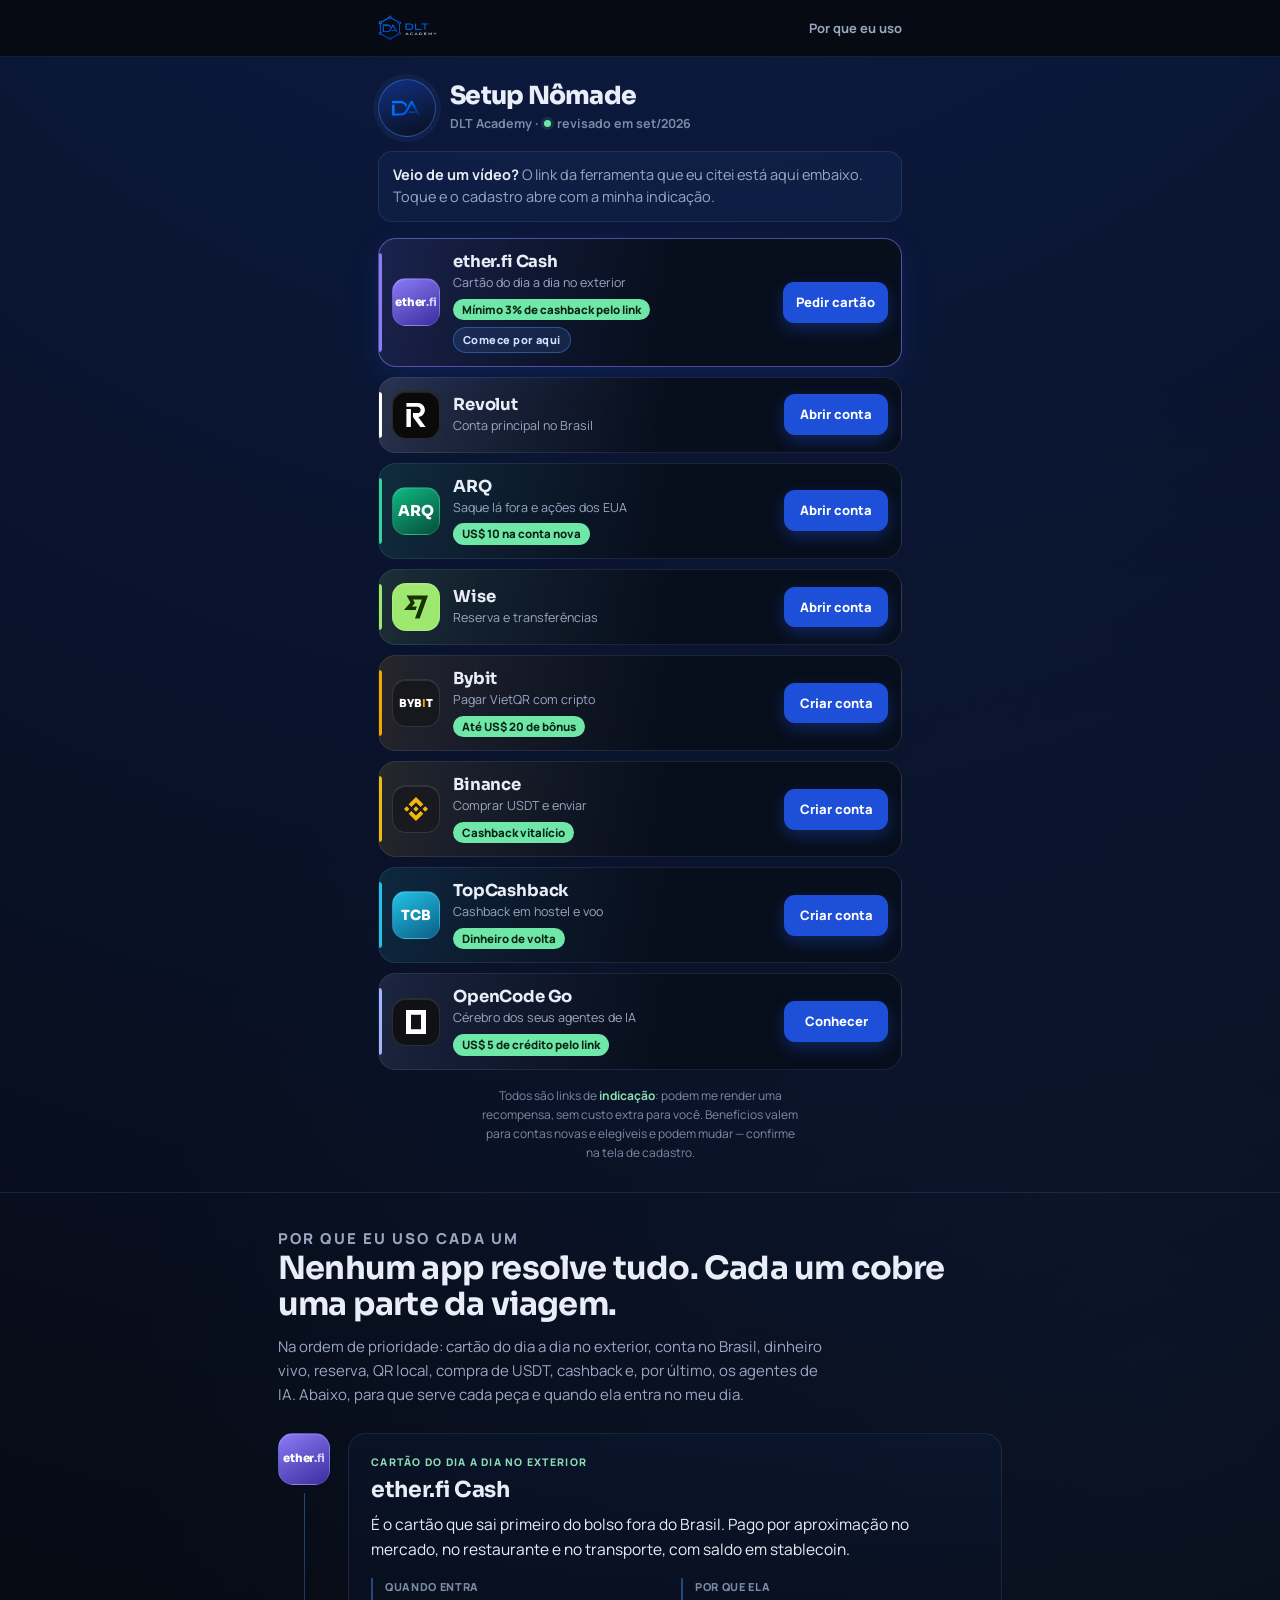
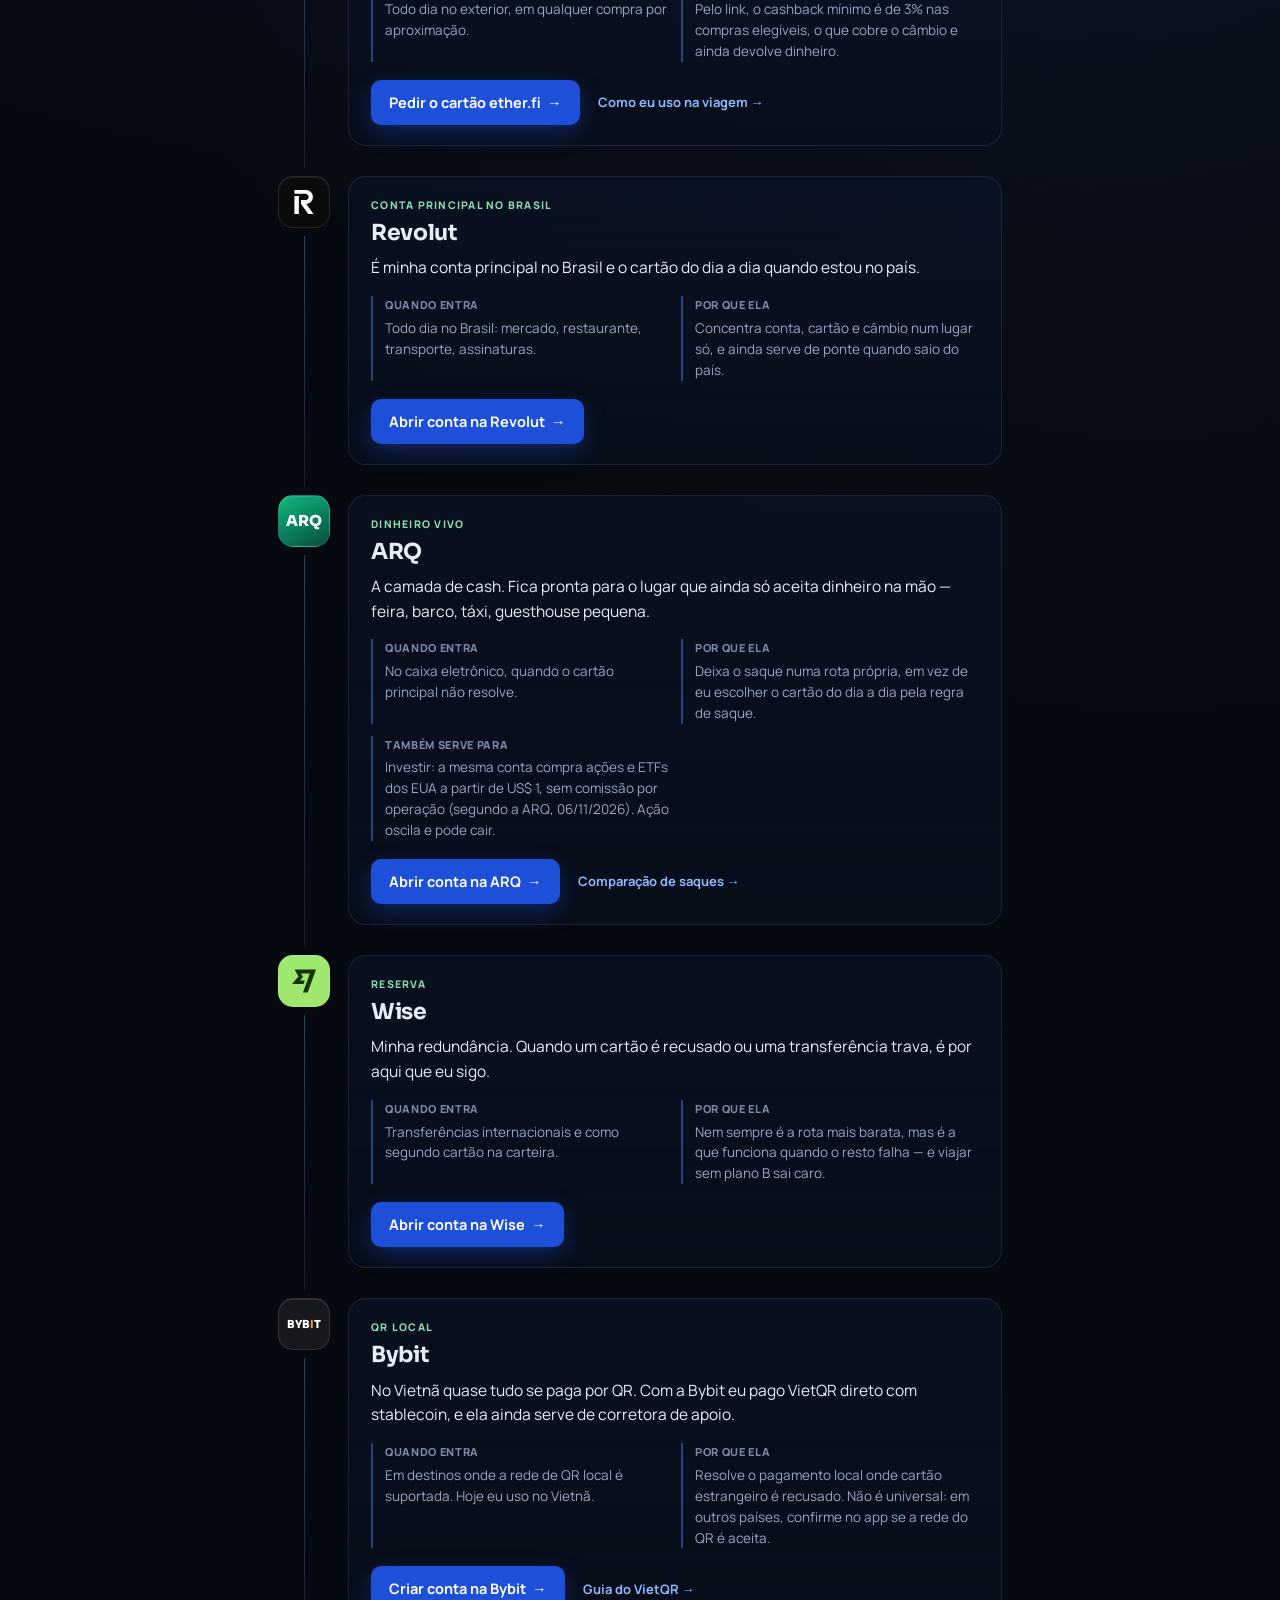
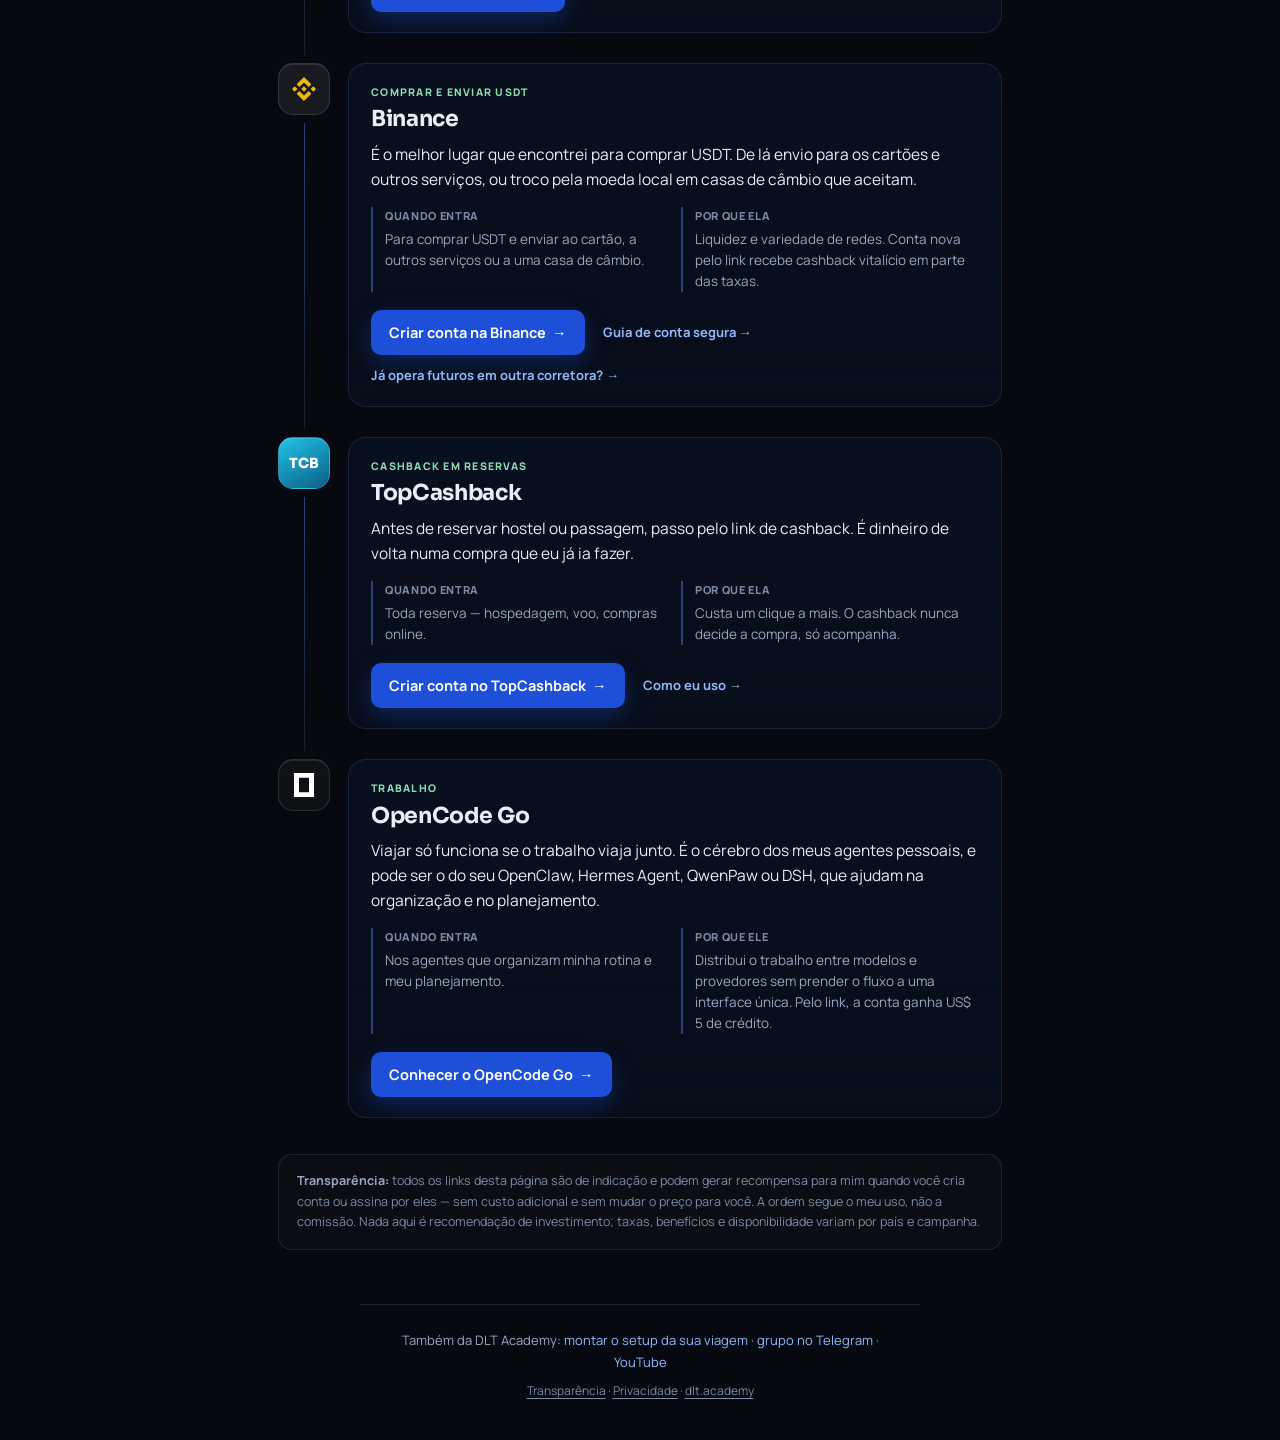
==== commit 1df3d0f0: "Atualiza link da ARQ (tiagohyd_5Wd) e cita ações dos EUA Co-Authored-By: Claude Opus 5.5 <noreply@an" ====
--- a/index.html
+++ b/index.html
@@ -48,7 +48,7 @@
       "itemListElement": [
         { "@type": "ListItem", "position": 1, "name": "ether.fi Cash", "url": "https://www.ether.fi/@e155ee95" },
         { "@type": "ListItem", "position": 2, "name": "Revolut", "url": "https://revolut.com/referral/?referral-code=tiago327k!AUG1-26-AR-BR-H3&geo-redirect" },
-        { "@type": "ListItem", "position": 3, "name": "ARQ", "url": "https://www.arqfinance.com/referrals/general?referralCode=tiagohyd_h6L&pid=referral&c=general&is_retargeting=true" },
+        { "@type": "ListItem", "position": 3, "name": "ARQ", "url": "https://www.arqfinance.com/referrals/general?referralCode=tiagohyd_5Wd" },
         { "@type": "ListItem", "position": 4, "name": "Wise", "url": "https://wise.com/invite/irhc/tiagon100" },
         { "@type": "ListItem", "position": 5, "name": "Bybit", "url": "https://www.bybit.com/invite?ref=O0YDQDM" },
         { "@type": "ListItem", "position": 6, "name": "Binance", "url": "https://www.binance.com/register?ref=BOSS2026" },
@@ -100,9 +100,9 @@
           </a>
         </li>
         <li>
-          <a class="link-row brand-arq" href="https://www.arqfinance.com/referrals/general?referralCode=tiagohyd_h6L&amp;pid=referral&amp;c=general&amp;is_retargeting=true" target="_blank" rel="sponsored nofollow noopener noreferrer" referrerpolicy="no-referrer" data-track="clique_arq">
+          <a class="link-row brand-arq" href="https://www.arqfinance.com/referrals/general?referralCode=tiagohyd_5Wd" target="_blank" rel="sponsored nofollow noopener noreferrer" referrerpolicy="no-referrer" data-track="clique_arq">
             <span class="logo logo-arq"><span class="wm wm-arq">ARQ</span></span>
-            <span class="link-body"><strong>ARQ</strong><small>Saque em dinheiro lá fora</small><span class="link-perk">US$ 10 na conta nova</span></span>
+            <span class="link-body"><strong>ARQ</strong><small>Saque lá fora e ações dos EUA</small><span class="link-perk">US$ 10 na conta nova</span></span>
             <span class="link-btn">Abrir conta</span>
           </a>
         </li>
@@ -197,9 +197,10 @@
             <dl class="story-facts">
               <div><dt>Quando entra</dt><dd>No caixa eletrônico, quando o cartão principal não resolve.</dd></div>
               <div><dt>Por que ela</dt><dd>Deixa o saque numa rota própria, em vez de eu escolher o cartão do dia a dia pela regra de saque.</dd></div>
-            </dl>
-            <div class="story-actions">
-              <a class="btn btn-primary" href="https://www.arqfinance.com/referrals/general?referralCode=tiagohyd_h6L&amp;pid=referral&amp;c=general&amp;is_retargeting=true" target="_blank" rel="sponsored nofollow noopener noreferrer" referrerpolicy="no-referrer" data-track="clique_arq_historia">Abrir conta na ARQ <span aria-hidden="true">→</span></a>
+              <div><dt>Também serve para</dt><dd>Investir: a mesma conta compra ações e ETFs dos EUA a partir de US$ 1, sem comissão por operação (segundo a ARQ, 06/11/2026). Ação oscila e pode cair.</dd></div>
+            </dl>
+            <div class="story-actions">
+              <a class="btn btn-primary" href="https://www.arqfinance.com/referrals/general?referralCode=tiagohyd_5Wd" target="_blank" rel="sponsored nofollow noopener noreferrer" referrerpolicy="no-referrer" data-track="clique_arq_historia">Abrir conta na ARQ <span aria-hidden="true">→</span></a>
               <a class="story-guide" href="https://dlt.academy/blog/arq-saques-exterior/" target="_blank" rel="noopener noreferrer" referrerpolicy="no-referrer">Comparação de saques →</a>
             </div>
           </div>
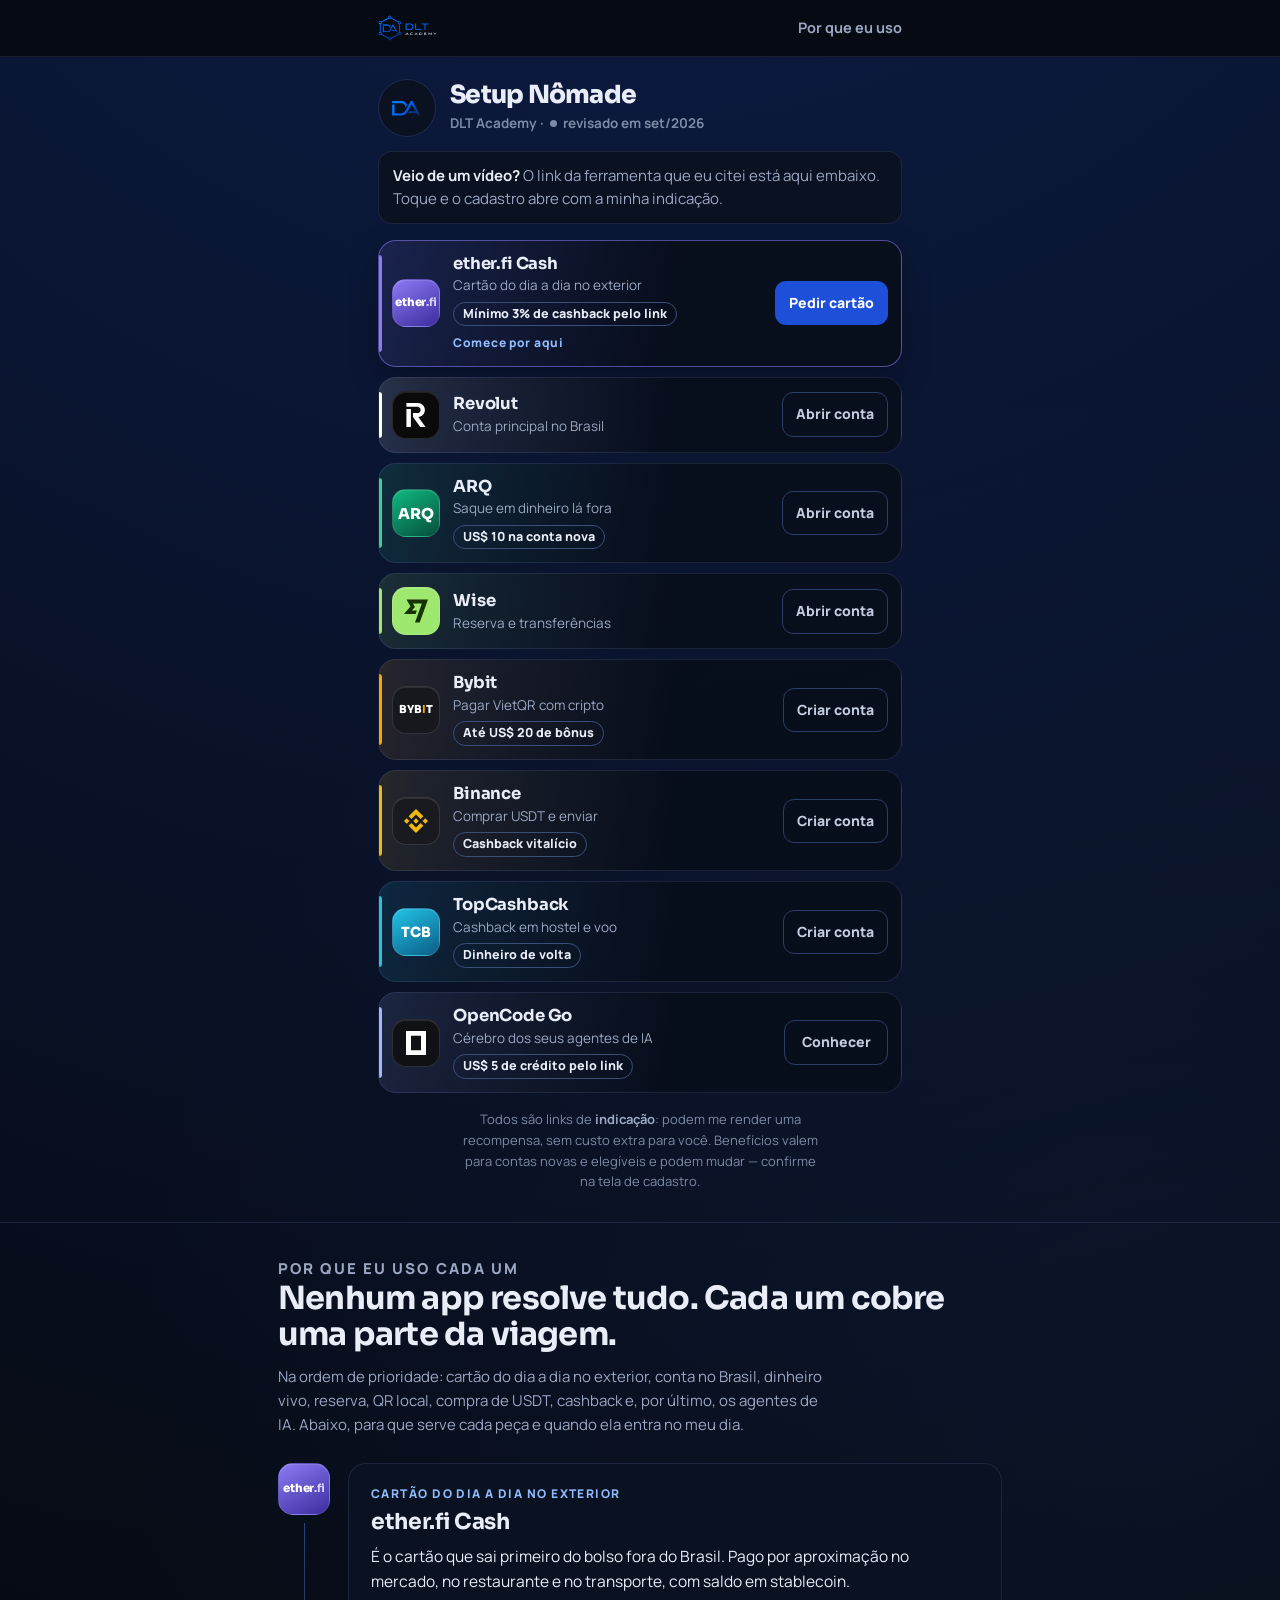
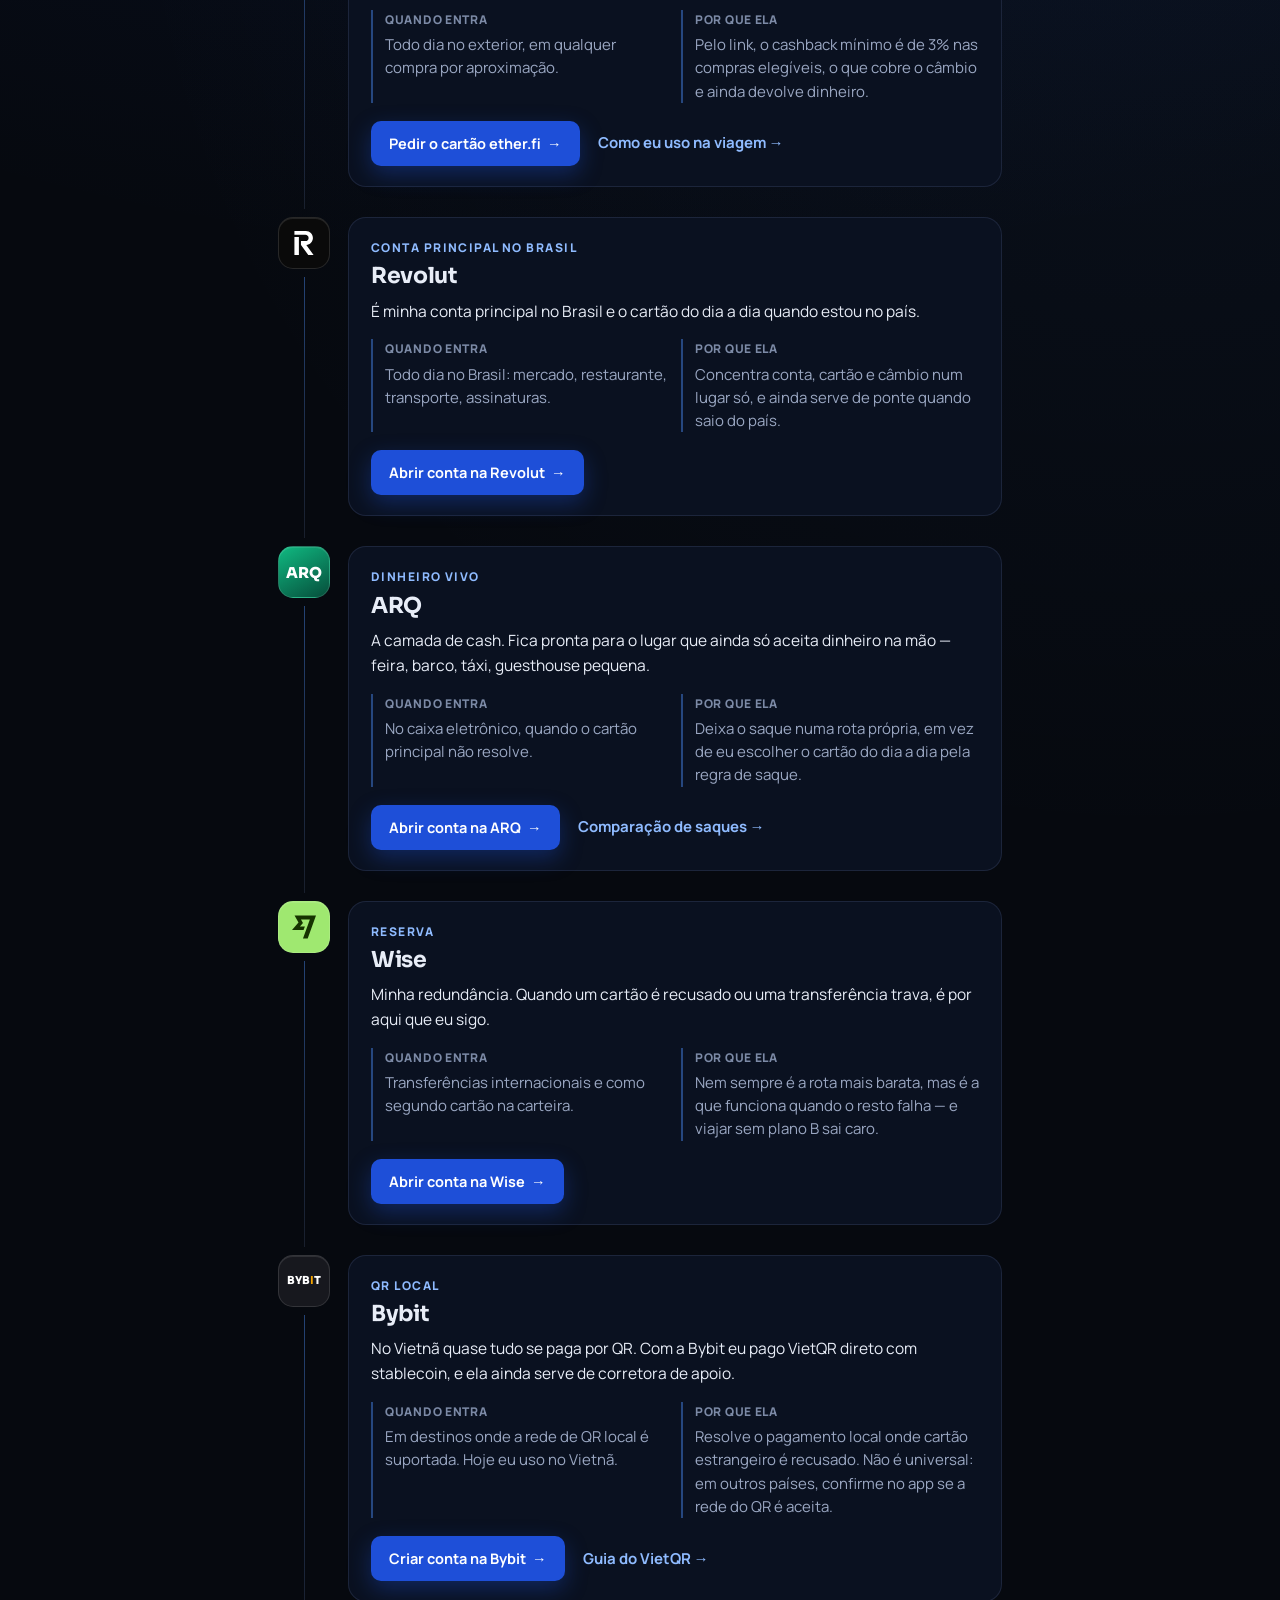
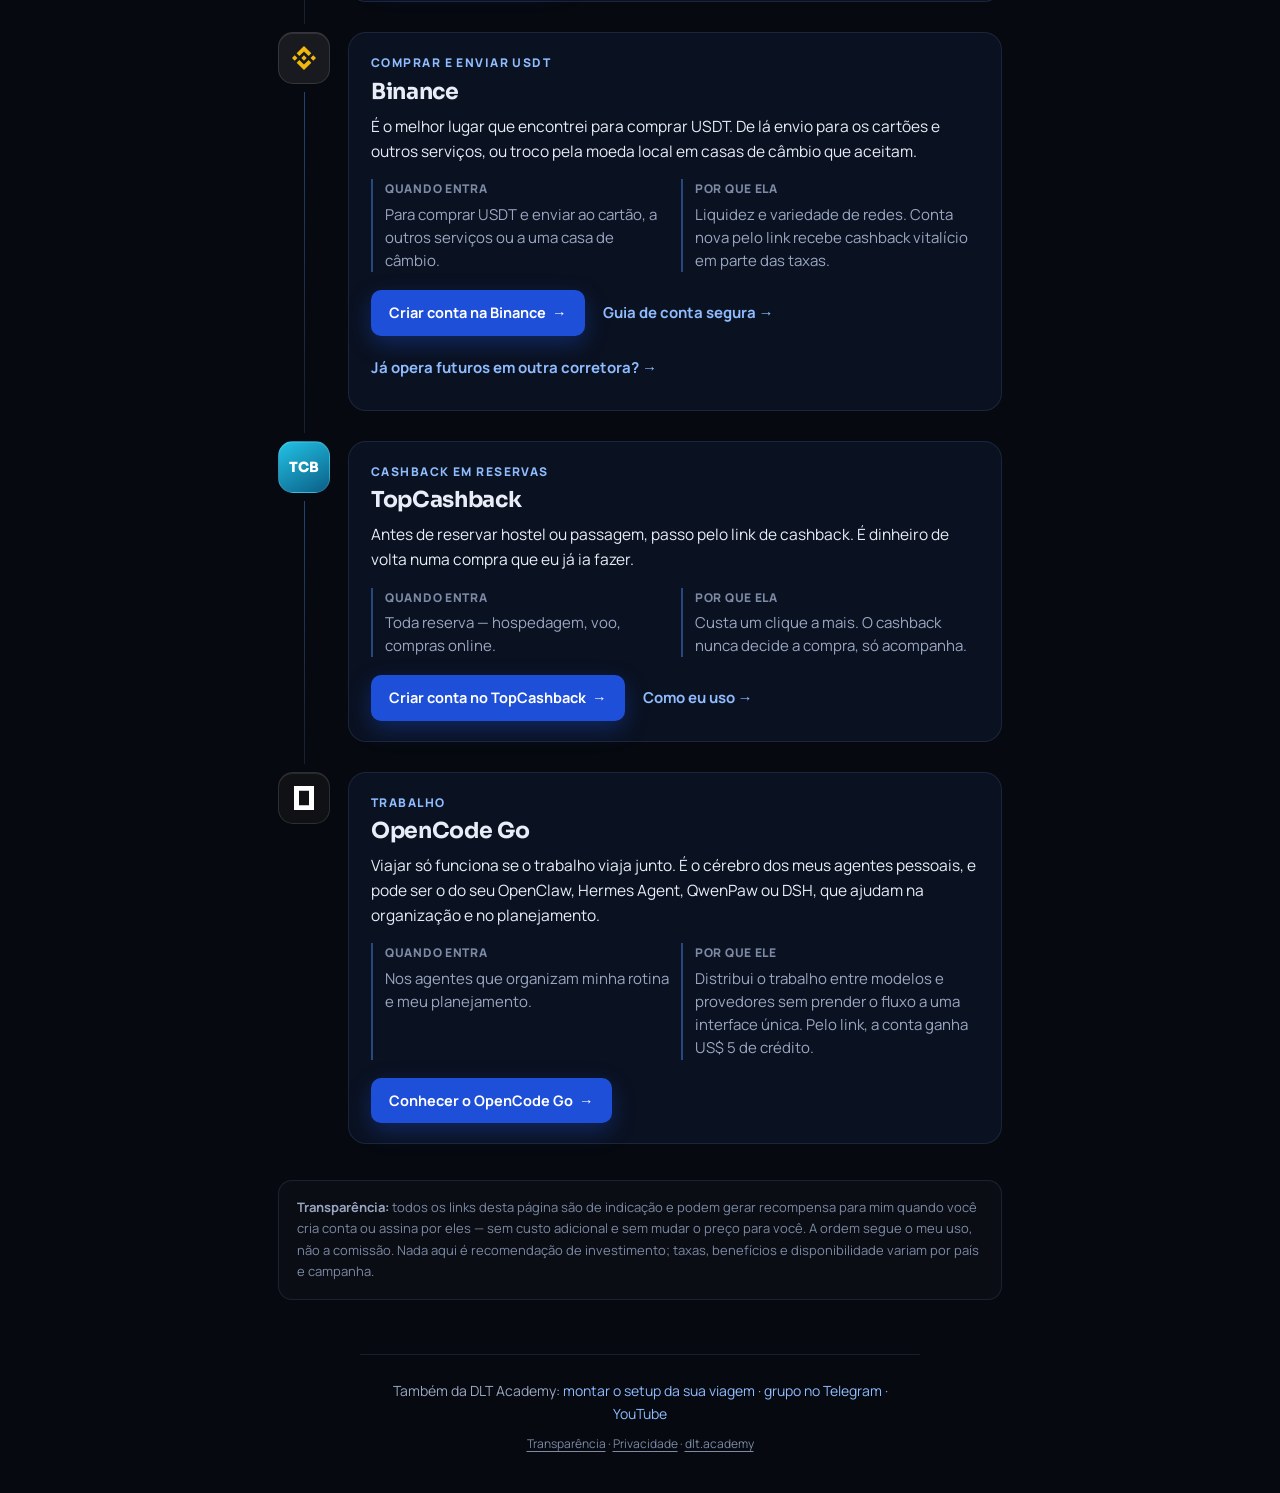
==== commit 51ac4c5f: "design: assets com ?v= e dlt-patterns igual ao do portal - ?v=2026-11-18a em todos os CSS e JS locai" ====
--- a/index.html
+++ b/index.html
@@ -27,8 +27,8 @@
 <meta name="twitter:image:alt" content="Setup Nômade — os links que eu uso na estrada">
 <meta name="theme-color" content="#06090F">
 <link rel="icon" type="image/png" href="assets/dlt-mark.png">
-<link rel="stylesheet" href="styles-base.css">
-<link rel="stylesheet" href="portfolio.css">
+<link rel="stylesheet" href="styles-base.css?v=2026-11-18a">
+<link rel="stylesheet" href="portfolio.css?v=2026-11-18a">
 
 <script type="application/ld+json">
 {
@@ -48,7 +48,7 @@
       "itemListElement": [
         { "@type": "ListItem", "position": 1, "name": "ether.fi Cash", "url": "https://www.ether.fi/@e155ee95" },
         { "@type": "ListItem", "position": 2, "name": "Revolut", "url": "https://revolut.com/referral/?referral-code=tiago327k!AUG1-26-AR-BR-H3&geo-redirect" },
-        { "@type": "ListItem", "position": 3, "name": "ARQ", "url": "https://www.arqfinance.com/referrals/general?referralCode=tiagohyd_5Wd" },
+        { "@type": "ListItem", "position": 3, "name": "ARQ", "url": "https://www.arqfinance.com/referrals/general?referralCode=tiagohyd_h6L&pid=referral&c=general&is_retargeting=true" },
         { "@type": "ListItem", "position": 4, "name": "Wise", "url": "https://wise.com/invite/irhc/tiagon100" },
         { "@type": "ListItem", "position": 5, "name": "Bybit", "url": "https://www.bybit.com/invite?ref=O0YDQDM" },
         { "@type": "ListItem", "position": 6, "name": "Binance", "url": "https://www.binance.com/register?ref=BOSS2026" },
@@ -100,9 +100,9 @@
           </a>
         </li>
         <li>
-          <a class="link-row brand-arq" href="https://www.arqfinance.com/referrals/general?referralCode=tiagohyd_5Wd" target="_blank" rel="sponsored nofollow noopener noreferrer" referrerpolicy="no-referrer" data-track="clique_arq">
+          <a class="link-row brand-arq" href="https://www.arqfinance.com/referrals/general?referralCode=tiagohyd_h6L&amp;pid=referral&amp;c=general&amp;is_retargeting=true" target="_blank" rel="sponsored nofollow noopener noreferrer" referrerpolicy="no-referrer" data-track="clique_arq">
             <span class="logo logo-arq"><span class="wm wm-arq">ARQ</span></span>
-            <span class="link-body"><strong>ARQ</strong><small>Saque lá fora e ações dos EUA</small><span class="link-perk">US$ 10 na conta nova</span></span>
+            <span class="link-body"><strong>ARQ</strong><small>Saque em dinheiro lá fora</small><span class="link-perk">US$ 10 na conta nova</span></span>
             <span class="link-btn">Abrir conta</span>
           </a>
         </li>
@@ -197,10 +197,9 @@
             <dl class="story-facts">
               <div><dt>Quando entra</dt><dd>No caixa eletrônico, quando o cartão principal não resolve.</dd></div>
               <div><dt>Por que ela</dt><dd>Deixa o saque numa rota própria, em vez de eu escolher o cartão do dia a dia pela regra de saque.</dd></div>
-              <div><dt>Também serve para</dt><dd>Investir: a mesma conta compra ações e ETFs dos EUA a partir de US$ 1, sem comissão por operação (segundo a ARQ, 06/11/2026). Ação oscila e pode cair.</dd></div>
-            </dl>
-            <div class="story-actions">
-              <a class="btn btn-primary" href="https://www.arqfinance.com/referrals/general?referralCode=tiagohyd_5Wd" target="_blank" rel="sponsored nofollow noopener noreferrer" referrerpolicy="no-referrer" data-track="clique_arq_historia">Abrir conta na ARQ <span aria-hidden="true">→</span></a>
+            </dl>
+            <div class="story-actions">
+              <a class="btn btn-primary" href="https://www.arqfinance.com/referrals/general?referralCode=tiagohyd_h6L&amp;pid=referral&amp;c=general&amp;is_retargeting=true" target="_blank" rel="sponsored nofollow noopener noreferrer" referrerpolicy="no-referrer" data-track="clique_arq_historia">Abrir conta na ARQ <span aria-hidden="true">→</span></a>
               <a class="story-guide" href="https://dlt.academy/blog/arq-saques-exterior/" target="_blank" rel="noopener noreferrer" referrerpolicy="no-referrer">Comparação de saques →</a>
             </div>
           </div>
@@ -303,8 +302,8 @@
   </div>
 </footer>
 
-<script src="config.js"></script>
-<script src="js/tracking.js"></script>
-<script src="js/hub.js"></script>
+<script src="config.js?v=2026-11-18a"></script>
+<script src="js/tracking.js?v=2026-11-18a"></script>
+<script src="js/hub.js?v=2026-11-18a"></script>
 </body>
 </html>
--- a/styles-base.css
+++ b/styles-base.css
@@ -139,17 +139,17 @@
   display: inline-flex;
   align-items: center;
   gap: 6px;
-  background: rgba(251, 191, 36, 0.1);
-  border: 1px solid rgba(251, 191, 36, 0.25);
-  color: var(--amber);
-  font-size: 12.5px;
-  padding: 5px 10px;
+  background: transparent;
+  border: 1px solid var(--border);
+  color: var(--text-dim);
+  font-size: 13px;
+  padding: 6px 12px;
   border-radius: 999px;
   margin-bottom: 18px;
 }
 
 .card {
-  background: linear-gradient(180deg, rgba(14, 33, 72, 0.30), rgba(10, 17, 32, 0.9));
+  background: var(--bg-elev);
   border: 1px solid var(--border);
   border-radius: var(--radius);
   padding: 22px;
@@ -163,6 +163,7 @@
   letter-spacing: -0.01em;
   margin: 0 0 6px;
 }
+/* Numeral da seção: neutro. Azul é ação e navegação, não decoração. */
 h2 .num {
   display: inline-flex;
   align-items: center;
@@ -170,8 +171,9 @@
   width: 26px;
   height: 26px;
   border-radius: 8px;
-  background: var(--accent-2);
-  color: white;
+  background: transparent;
+  border: 2px solid #3A4E78;
+  color: var(--text);
   font-size: 14px;
   margin-right: 8px;
 }
@@ -209,22 +211,21 @@
   border: 3px solid var(--bg);
 }
 
-/* Banner de resultado (survive/ruin, sucesso/alerta genérico) */
+/* Banner de resultado, sem caixa própria: o cartão é a única superfície.
+   O estado vem como grau da escala de 4 (bloco 34 do dlt-patterns.css):
+   data-grade="1" (verde) a "4" (vermelho). A cor vai no número, não em fundo. */
 .result-banner {
   display: flex;
   align-items: center;
   gap: 16px;
-  padding: 18px;
-  border-radius: 12px;
-  margin: 18px 0;
-  border: 1px solid var(--border);
-}
-.result-banner.survive, .result-banner.good { background: rgba(110, 231, 168, 0.08); border-color: rgba(110, 231, 168, 0.3); }
-.result-banner.ruin, .result-banner.bad { background: rgba(248, 113, 113, 0.08); border-color: rgba(248, 113, 113, 0.3); }
-.result-banner .big-stat { font-family: var(--font-head); font-size: 34px; font-weight: 800; line-height: 1; }
-.result-banner.survive .big-stat, .result-banner.good .big-stat { color: var(--green); }
-.result-banner.ruin .big-stat, .result-banner.bad .big-stat { color: var(--red); }
-.result-banner .stat-label { color: var(--text-dim); font-size: 13.5px; margin-top: 2px; }
+  padding: 16px 0;
+  margin: 18px 0 6px;
+  border-top: 1px solid var(--border);
+  border-bottom: 1px solid var(--border);
+}
+.result-banner .big-stat { font-family: var(--font-head); font-size: 34px; font-weight: 800; line-height: 1; font-variant-numeric: tabular-nums; }
+.result-banner[data-grade] .big-stat { color: var(--grade-fg); }
+.result-banner .stat-label { color: var(--text-dim); font-size: 15px; margin-top: 4px; }
 
 canvas.chart-canvas {
   width: 100%;
@@ -234,10 +235,12 @@
   background: var(--bg-elev-2);
 }
 
-.stat-row { display: grid; grid-template-columns: repeat(3, 1fr); gap: 10px; margin-top: 14px; }
-.stat-box { background: var(--bg-elev-2); border-radius: 10px; padding: 12px; text-align: center; }
-.stat-box .val { font-family: var(--font-head); font-size: 18px; font-weight: 700; }
-.stat-box .label { font-size: 11.5px; color: var(--text-faint); margin-top: 2px; }
+/* Estatísticas em colunas, sem caixa: rótulo em cima, número embaixo, separador fino. */
+.stat-row { display: grid; grid-template-columns: repeat(3, 1fr); margin-top: 14px; }
+.stat-box { display: flex; flex-direction: column; gap: 4px; padding: 4px 14px; border-left: 1px solid var(--border); min-width: 0; }
+.stat-box:first-child { border-left: 0; padding-left: 0; }
+.stat-box .label { font-size: 13px; color: var(--text-dim); }
+.stat-box .val { font-family: var(--font-head); font-size: 18px; font-weight: 700; font-variant-numeric: tabular-nums; overflow-wrap: anywhere; }
 
 /* Upload de arquivo */
 .upload-zone {
@@ -297,21 +300,19 @@
 /* Lista de achados/diagnóstico */
 .finding {
   border-left: 3px solid var(--amber);
-  background: var(--bg-elev-2);
-  padding: 14px 16px;
-  border-radius: 0 10px 10px 0;
-  margin-bottom: 10px;
+  padding: 4px 0 4px 16px;
+  margin-bottom: 14px;
 }
 .finding.sev-3 { border-color: var(--red); }
 .finding.sev-1 { border-color: var(--text-faint); }
 .finding-title { font-weight: 700; margin-bottom: 4px; font-size: 15px; }
-.finding-text { color: var(--text-dim); font-size: 14px; }
+.finding-text { color: var(--text-dim); font-size: 15px; }
 
 /* Bloco de conversão (CTA principal, aparece condicionalmente) */
 .convert-block {
   display: none;
-  background: linear-gradient(135deg, rgba(30,79,216,0.16), rgba(74,141,248,0.06));
-  border: 1px solid var(--accent-2);
+  background: #0E1A33;
+  border: 1px solid #2A4A8F;
 }
 .convert-block.visible { display: block; }
 .convert-headline { font-family: var(--font-head); font-size: 19px; font-weight: 700; margin-bottom: 6px; }
@@ -339,31 +340,31 @@
 .alternative-grid {
   display: grid;
   grid-template-columns: repeat(2, minmax(0, 1fr));
-  gap: 10px;
-  margin-top: 12px;
+  gap: 0 24px;
+  margin-top: 4px;
 }
 .alternative-card {
-  background: var(--bg-elev-2);
-  border: 1px solid var(--border);
-  border-radius: 10px;
-  padding: 13px;
-}
-.alternative-title { font-weight: 700; font-size: 14px; margin-bottom: 5px; }
-.alternative-card p { color: var(--text-dim); font-size: 12.5px; margin: 0 0 8px; }
+  border-top: 1px solid var(--border);
+  padding: 13px 0 0;
+}
+.alternative-title { font-weight: 700; font-size: 15px; margin-bottom: 5px; }
+.alternative-card p { color: var(--text-dim); font-size: 15px; margin: 0 0 8px; }
 .alternative-link {
-  color: var(--accent);
-  font-size: 12.5px;
+  color: var(--sky-light, #8FBBFF);
+  display: inline-flex;
+  align-items: center;
+  min-height: 44px;
+  font-size: 15px;
   font-weight: 700;
   text-decoration: none;
 }
 .affiliate-disclosure {
-  background: rgba(255,255,255,0.035);
-  border-radius: 9px;
+  border-top: 1px solid var(--border);
   color: var(--text-faint);
-  font-size: 11.5px;
+  font-size: 13px;
   line-height: 1.55;
   margin: 20px 0 0;
-  padding: 11px 13px;
+  padding: 12px 0 0;
 }
 
 footer { text-align: center; padding: 30px 0 50px; color: var(--text-faint); font-size: 13px; }
@@ -395,8 +396,8 @@
   color: var(--text-dim);
   margin-bottom: 10px;
 }
-.tag.s1 { color: var(--green); border-color: rgba(110, 231, 168, 0.3); background: rgba(110, 231, 168, 0.08); }
-.tag.s2 { color: var(--accent); border-color: rgba(74, 141, 248, 0.35); background: rgba(74, 141, 248, 0.08); }
+/* Sobretítulo (#8FBBFF), sem caixa: verde e azul cheios são cores de resultado e de ação. */
+.tag.s1, .tag.s2 { color: var(--sky-light, #8FBBFF); border-color: transparent; background: transparent; padding-left: 0; padding-right: 0; }
 
 /* Grade de miniaturas (útil pra ferramentas que geram múltiplos criativos) */
 .thumb-grid { display: grid; grid-template-columns: repeat(auto-fill, minmax(140px, 1fr)); gap: 12px; margin-top: 14px; }
@@ -411,22 +412,21 @@
 .flow-progress .dot.current { background: var(--bg); border-color: var(--accent); box-shadow: 0 0 0 3px rgba(74,141,248,.25); }
 .flow-progress .step-count { margin-left: auto; font-size: 12px; color: var(--text-faint); }
 
-.radio-group { display: flex; flex-wrap: wrap; gap: 8px; }
-.radio-group button { background: var(--bg-elev-2); border: 1px solid var(--border); color: var(--text-dim); font-size: 13.5px; padding: 9px 14px; }
-.radio-group button.selected { border-color: var(--accent); color: var(--text); background: rgba(30,79,216,.18); }
-
-.plan-list { list-style: none; counter-reset: plano; padding: 0; margin: 20px 0 0; display: grid; gap: 10px; }
+
+.plan-list { list-style: none; counter-reset: plano; padding: 0; margin: 20px 0 0; display: grid; gap: 0; }
 .plan-step { counter-increment: plano; }
-.plan-check { display: flex; gap: 12px; align-items: flex-start; background: var(--bg-elev-2); border: 1px solid var(--border); border-radius: 10px; padding: 13px 14px; cursor: pointer; }
+.plan-check { display: flex; gap: 12px; align-items: flex-start; border-top: 1px solid var(--border); padding: 14px 0; cursor: pointer; }
 .plan-check input[type="checkbox"] { width: 18px; height: 18px; margin-top: 2px; accent-color: var(--green); flex-shrink: 0; }
-.plan-body::before { content: "Passo " counter(plano); display: block; font-size: 10.5px; font-weight: 700; letter-spacing: .05em; text-transform: uppercase; color: var(--accent); margin-bottom: 2px; }
+.plan-body::before { content: "Passo " counter(plano); display: block; font-size: 12px; font-weight: 700; letter-spacing: .05em; text-transform: uppercase; color: var(--sky-light, #8FBBFF); margin-bottom: 2px; }
 .plan-title { font-weight: 700; font-size: 15px; }
-.plan-text { color: var(--text-dim); font-size: 13.5px; margin-top: 3px; }
+.plan-text { color: var(--text-dim); font-size: 15px; margin-top: 3px; }
 .plan-step.done .plan-check { opacity: .55; }
 .plan-step.done .plan-title { text-decoration: line-through; }
 
 @media (max-width: 480px) {
-  .stat-row { grid-template-columns: 1fr 1fr; }
+  .stat-row { grid-template-columns: 1fr; }
+  .stat-box { border-left: 0; border-top: 1px solid var(--border); padding: 12px 0; }
+  .stat-box:first-child { border-top: 0; padding-top: 4px; }
   .calc-grid { grid-template-columns: 1fr; }
   .mapping-row { grid-template-columns: 1fr; }
   .alternative-grid { grid-template-columns: 1fr; }
@@ -458,12 +458,10 @@
 input[type="range"]:hover::-moz-range-thumb { transform: scale(1.12); box-shadow: 0 0 0 7px rgba(74,141,248,.15); }
 input[type="range"]:active::-moz-range-thumb { transform: scale(1.22); box-shadow: 0 0 0 10px rgba(74,141,248,.22); }
 
-/* Opções de fluxo (radio-group) — hover diz "sou clicável" */
-.radio-group button:hover { border-color: var(--accent); color: var(--text); }
 
 /* Checklist do plano — linha inteira responde */
 .plan-check { transition: border-color .15s, background .15s; }
-.plan-check:hover { border-color: var(--accent); }
+.plan-check:hover .plan-title { color: var(--sky-light, #8FBBFF); }
 
 /* Campos e selects — foco com borda da marca */
 select:hover, .calc-field input:hover { border-color: var(--accent); }
--- a/portfolio.css
+++ b/portfolio.css
@@ -21,18 +21,18 @@
 .site-bar{position:sticky;top:0;z-index:40;background:rgba(6,9,15,.9);backdrop-filter:blur(16px);border-bottom:1px solid var(--line)}
 .site-bar-row{height:56px;display:flex;align-items:center;justify-content:space-between;gap:16px}
 .site-bar .brand img{height:26px;display:block}
-.bar-link{font-size:13px;font-weight:700;color:var(--text-dim);text-decoration:none}
+.bar-link{display:inline-flex;align-items:center;min-height:44px;font-size:14.5px;font-weight:700;color:var(--text-dim);text-decoration:none}
 .bar-link:hover{color:var(--text)}
 
 /* ---------- Perfil ---------- */
 .profile{padding:22px 0 16px}
 .profile-row{display:flex;align-items:center;gap:14px;margin-bottom:14px}
-.profile-mark{width:58px;height:58px;flex:none;border-radius:50%;display:flex;align-items:center;justify-content:center;background:linear-gradient(160deg,rgba(30,79,216,.45),rgba(8,14,27,.9));border:1px solid var(--line-strong);box-shadow:0 0 0 5px rgba(74,141,248,.08)}
+.profile-mark{width:58px;height:58px;flex:none;border-radius:50%;display:flex;align-items:center;justify-content:center;background:var(--bg-elev);border:1px solid var(--border)}
 .profile-mark img{width:34px;height:34px;display:block}
 .profile h1{font-size:25px;line-height:1.1;letter-spacing:-.03em;margin:0 0 4px}
-.profile-handle{display:flex;align-items:center;gap:6px;font-size:12.5px;font-weight:700;color:var(--text-faint);margin:0}
-.live-dot{width:7px;height:7px;border-radius:50%;background:var(--green);box-shadow:0 0 0 3px rgba(110,231,168,.12);flex:none}
-.profile-bio{font-size:14.5px;line-height:1.55;color:var(--text-dim);margin:0;padding:12px 14px;border:1px solid var(--line);border-radius:14px;background:rgba(74,141,248,.06)}
+.profile-handle{display:flex;align-items:center;gap:6px;font-size:13.5px;font-weight:700;color:var(--text-faint);margin:0}
+.live-dot{width:7px;height:7px;border-radius:50%;background:var(--text-faint);flex:none}
+.profile-bio{font-size:15px;line-height:1.55;color:var(--text-dim);margin:0;padding:12px 14px;border:1px solid var(--line);border-radius:14px;background:var(--bg-elev)}
 .profile-bio strong{color:var(--text)}
 
 /* ---------- Lista de links ---------- */
@@ -41,16 +41,19 @@
 .link-row{--brand:#4A8DF8;position:relative;display:flex;align-items:center;gap:13px;padding:13px 13px 13px 13px;border:1px solid var(--line);border-radius:18px;background:linear-gradient(100deg,color-mix(in srgb,var(--brand) 13%,transparent),rgba(8,14,27,.94) 55%);text-decoration:none;color:inherit;overflow:hidden;transition:transform .15s ease,border-color .15s ease,box-shadow .15s ease}
 .link-row::before{content:"";position:absolute;left:0;top:14px;bottom:14px;width:3px;border-radius:0 3px 3px 0;background:var(--brand)}
 .link-row:hover{transform:translateY(-2px);border-color:color-mix(in srgb,var(--brand) 60%,transparent);box-shadow:var(--shadow)}
-.link-row-featured{border-color:color-mix(in srgb,var(--brand) 55%,transparent);box-shadow:0 10px 30px rgba(30,79,216,.18)}
+.link-row-featured{border-color:color-mix(in srgb,var(--brand) 55%,transparent);box-shadow:0 10px 30px rgba(0,0,0,.28)}
 .link-body{display:flex;flex-direction:column;align-items:flex-start;gap:3px;min-width:0;flex:1}
 .link-body strong{font-family:var(--font-head);font-size:16.5px;line-height:1.2;letter-spacing:-.01em}
-.link-body small{font-size:12.5px;line-height:1.35;color:var(--text-dim)}
-.link-perk{margin-top:4px;font-size:11.5px;font-weight:800;color:#0b2416;background:#6EE7A8;border-radius:999px;padding:3px 9px;line-height:1.35}
-.link-flag{margin-top:4px;font-size:11px;font-weight:800;letter-spacing:.04em;color:#cfe0ff;border:1px solid var(--line-strong);background:rgba(74,141,248,.14);border-radius:999px;padding:3px 9px}
-.link-btn{flex:none;min-width:104px;text-align:center;font-size:13px;font-weight:800;color:#fff;background:var(--accent-2);border-radius:11px;padding:10px 13px;white-space:nowrap;box-shadow:0 6px 16px rgba(30,79,216,.35)}
-.link-row:hover .link-btn{background:#2a5ce6}
-.links-note{font-size:12px;line-height:1.6;color:var(--text-faint);text-align:center;margin:16px auto 0;max-width:46ch}
-.links-note strong{color:#8eddb1}
+.link-body small{font-size:13.5px;line-height:1.35;color:var(--text-dim)}
+.link-perk{margin-top:4px;font-size:12.5px;font-weight:800;color:var(--text);border:1px solid #3A4E78;border-radius:999px;padding:3px 9px;line-height:1.35}
+.link-flag{margin-top:4px;font-size:12px;font-weight:800;letter-spacing:.06em;color:var(--sky-light,#8FBBFF)}
+.link-btn{flex:none;min-width:104px;min-height:44px;display:inline-flex;align-items:center;justify-content:center;text-align:center;font-size:14px;font-weight:800;color:#C3CDE0;background:transparent;border:1px solid #2A3D66;border-radius:11px;padding:10px 13px;white-space:nowrap}
+.link-row:hover .link-btn{border-color:var(--accent);color:var(--text)}
+/* Um botão cheio por bloco: só o destaque ("Comece por aqui") é primário. */
+.link-row-featured .link-btn{color:#fff;background:var(--accent-2);border-color:transparent}
+.link-row-featured:hover .link-btn{background:#2a5ce6;color:#fff}
+.links-note{font-size:13px;line-height:1.6;color:var(--text-faint);text-align:center;margin:16px auto 0;max-width:46ch}
+.links-note strong{color:var(--text-dim)}
 
 /* ---------- Logos de marca ---------- */
 .logo{width:48px;height:48px;flex:none;border-radius:14px;display:flex;align-items:center;justify-content:center;background:var(--logo-bg,#111);border:1px solid rgba(255,255,255,.12);box-shadow:inset 0 1px 0 rgba(255,255,255,.1)}
@@ -68,7 +71,7 @@
 
 /* ---------- Por que eu uso ---------- */
 .stories{padding:34px 0 20px;border-top:1px solid var(--line)}
-.eyebrow{font-size:11.5px;line-height:1.3;letter-spacing:.14em;font-weight:800;color:#7FB2FF;margin:0 0 12px;text-transform:uppercase}
+.eyebrow{font-size:12px;line-height:1.3;letter-spacing:.14em;font-weight:800;color:var(--sky-light,#8FBBFF);margin:0 0 12px;text-transform:uppercase}
 .stories-head{margin-bottom:26px}
 .stories-head h2{font-size:clamp(24px,3.4vw,32px);line-height:1.12;letter-spacing:-.025em;margin:0 0 12px}
 .stories-head p{font-size:15px;line-height:1.6;color:var(--text-dim);margin:0;max-width:62ch}
@@ -76,25 +79,25 @@
 .story{display:grid;grid-template-columns:52px minmax(0,1fr);gap:18px;position:relative;padding-bottom:30px}
 .story-rail{position:relative;display:flex;justify-content:center}
 .story:not(:last-child) .story-rail::after{content:"";position:absolute;top:60px;bottom:-22px;left:50%;width:1px;background:linear-gradient(180deg,var(--line-strong),var(--line))}
-.story-body{border:1px solid var(--line);border-radius:18px;background:linear-gradient(180deg,rgba(14,33,72,.26),rgba(8,14,27,.92));padding:20px 22px}
-.story-role{font-size:10.5px;font-weight:800;letter-spacing:.12em;text-transform:uppercase;color:#8eddb1;margin:0 0 6px}
+.story-body{border:1px solid var(--line);border-radius:18px;background:var(--bg-elev);padding:20px 22px}
+.story-role{font-size:12px;font-weight:800;letter-spacing:.12em;text-transform:uppercase;color:var(--sky-light,#8FBBFF);margin:0 0 6px}
 .story h3{font-family:var(--font-head);font-size:22px;line-height:1.15;letter-spacing:-.015em;margin:0 0 10px}
 .story-lead{font-size:15.5px;line-height:1.6;color:var(--text);margin:0 0 16px}
 .story-facts{display:grid;grid-template-columns:1fr 1fr;gap:12px;margin:0 0 18px}
 .story-facts div{border-left:2px solid var(--line-strong);padding-left:12px}
-.story-facts dt{font-size:11px;font-weight:800;letter-spacing:.06em;text-transform:uppercase;color:var(--text-faint);margin:0 0 4px}
-.story-facts dd{font-size:13.5px;line-height:1.55;color:var(--text-dim);margin:0}
+.story-facts dt{font-size:12px;font-weight:800;letter-spacing:.06em;text-transform:uppercase;color:var(--text-faint);margin:0 0 4px}
+.story-facts dd{font-size:15px;line-height:1.55;color:var(--text-dim);margin:0}
 .story-actions{display:flex;flex-wrap:wrap;align-items:center;gap:10px 18px}
-.story-guide{font-size:13px;font-weight:700;color:#8FB8FF;text-decoration:none}
+.story-guide{display:inline-flex;align-items:center;min-height:44px;font-size:15px;font-weight:700;color:var(--sky-light,#8FBBFF);text-decoration:none}
 .story-guide:hover{color:#fff;text-decoration:underline;text-underline-offset:3px}
-.disclosure{font-size:12.5px;line-height:1.65;color:var(--text-faint);border:1px solid var(--line);border-radius:14px;background:rgba(255,255,255,.02);padding:16px 18px;margin:6px 0 0}
+.disclosure{font-size:13px;line-height:1.65;color:var(--text-faint);border:1px solid var(--line);border-radius:14px;background:rgba(255,255,255,.02);padding:16px 18px;margin:6px 0 0}
 .disclosure strong{color:var(--text-dim)}
 
 /* ---------- Rodapé ---------- */
 footer{padding:34px 0 40px}
 .footer-col{text-align:center;border-top:1px solid var(--line);padding-top:24px}
-.footer-more{font-size:13px;line-height:1.7;color:var(--text-dim);margin:0 0 8px}
-.footer-more a{color:#8FB8FF;text-decoration:none}
+.footer-more{font-size:14px;line-height:1.7;color:var(--text-dim);margin:0 0 8px}
+.footer-more a{color:var(--sky-light,#8FBBFF);text-decoration:none}
 .footer-more a:hover{color:#fff;text-decoration:underline}
 .footer-legal{font-size:12px;color:var(--text-faint);margin:0}
 .footer-legal a{color:var(--text-faint)}
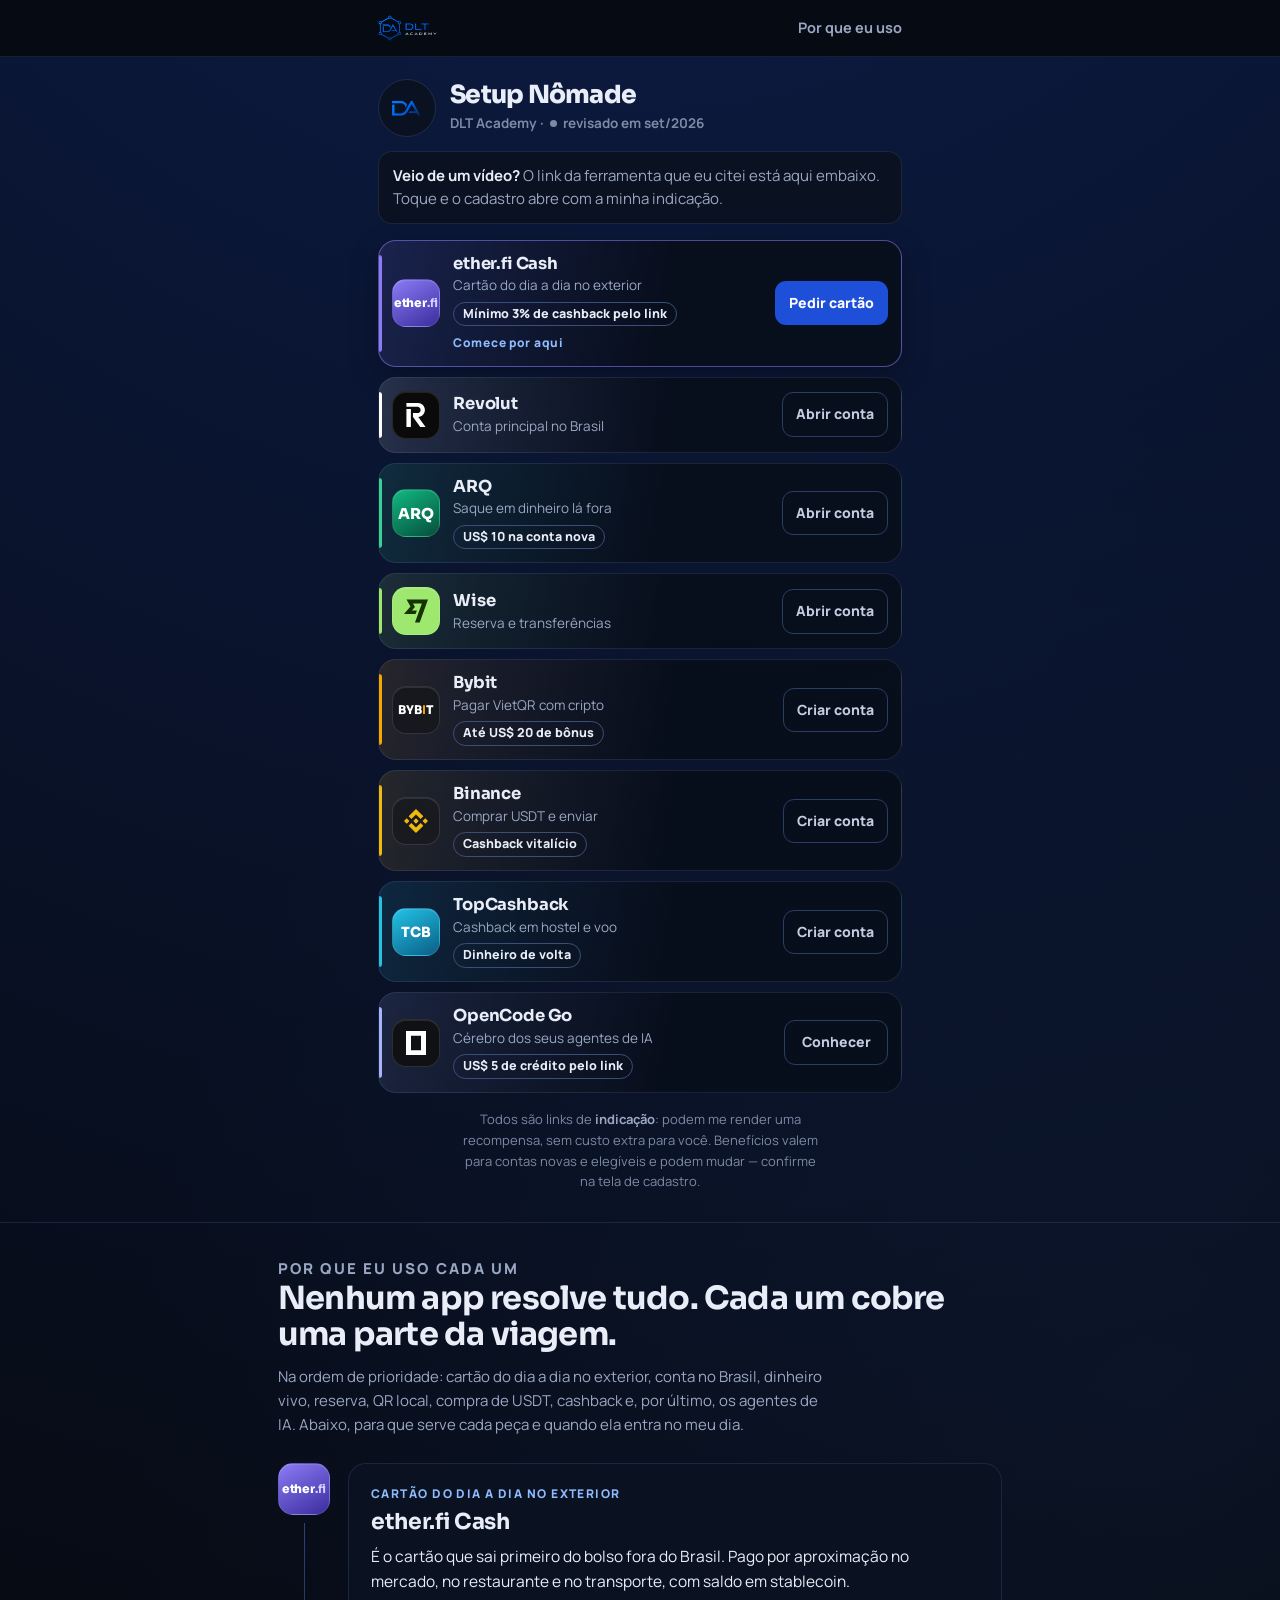
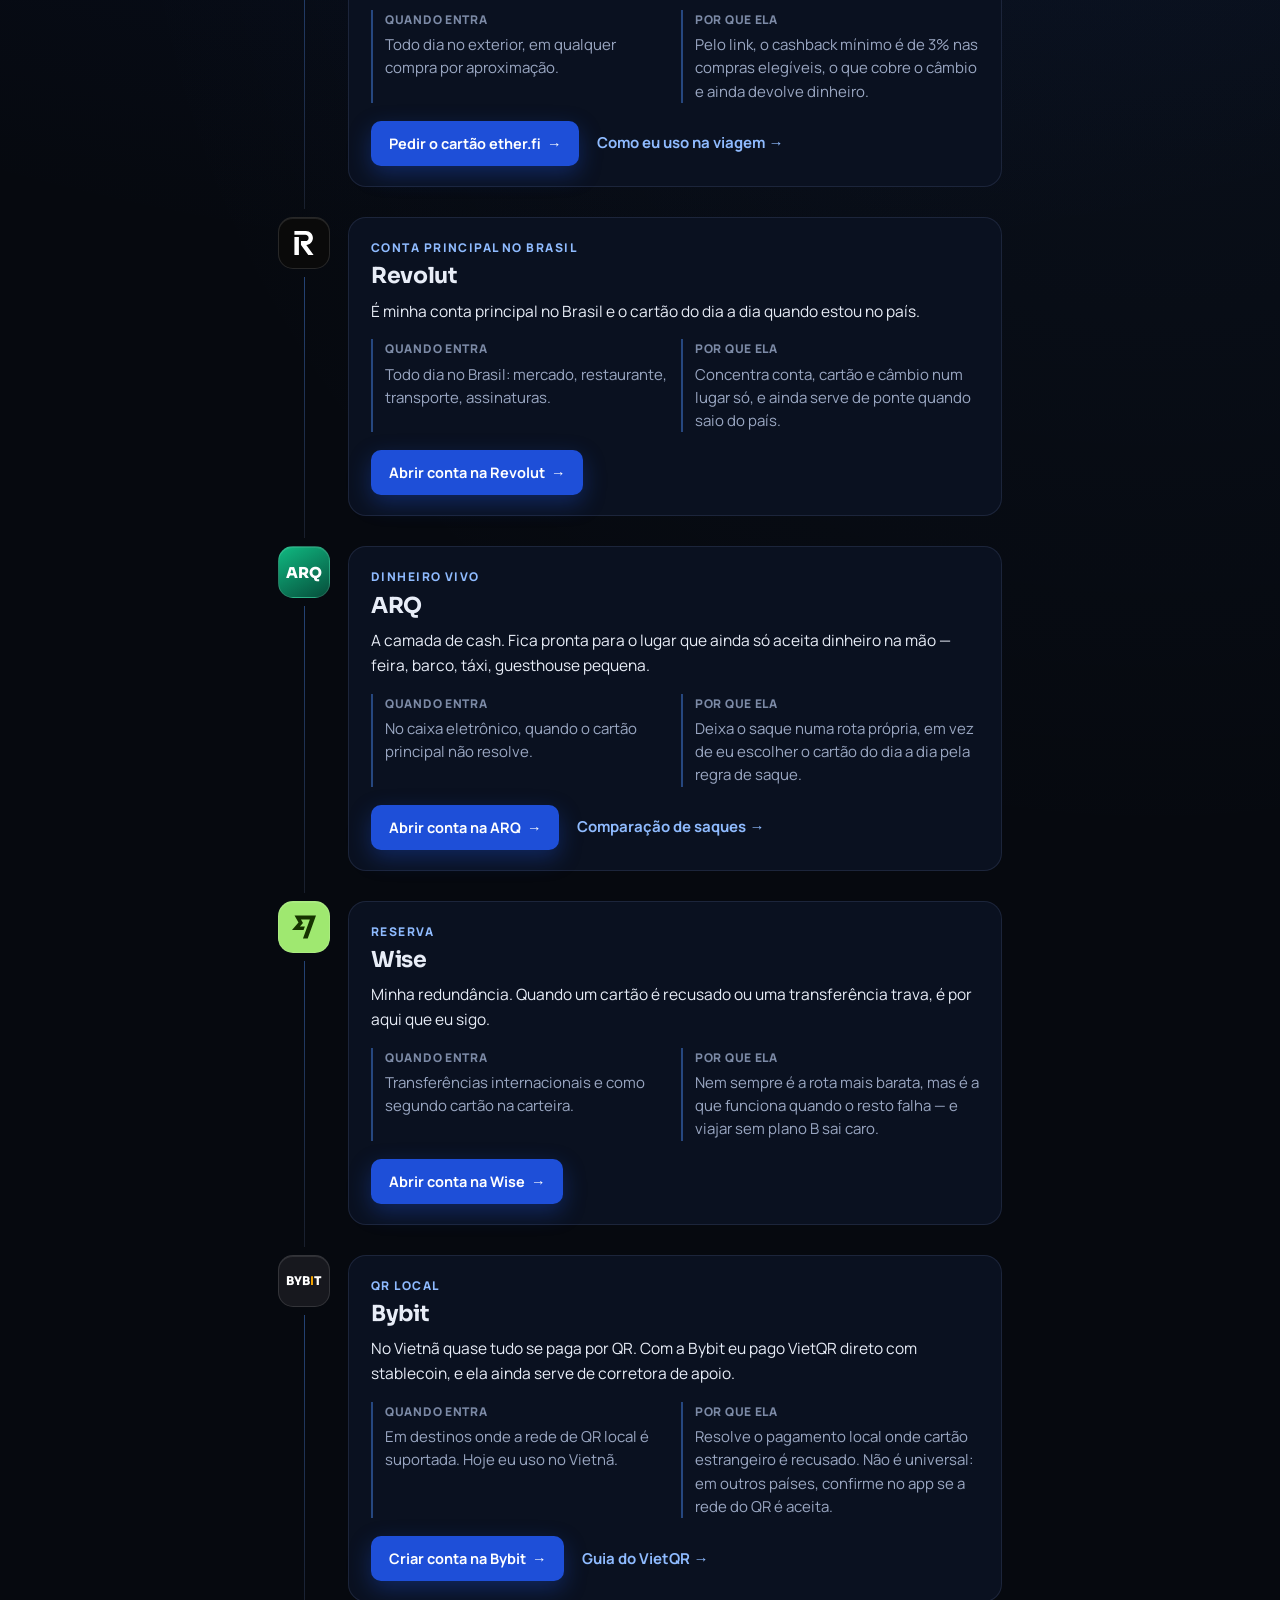
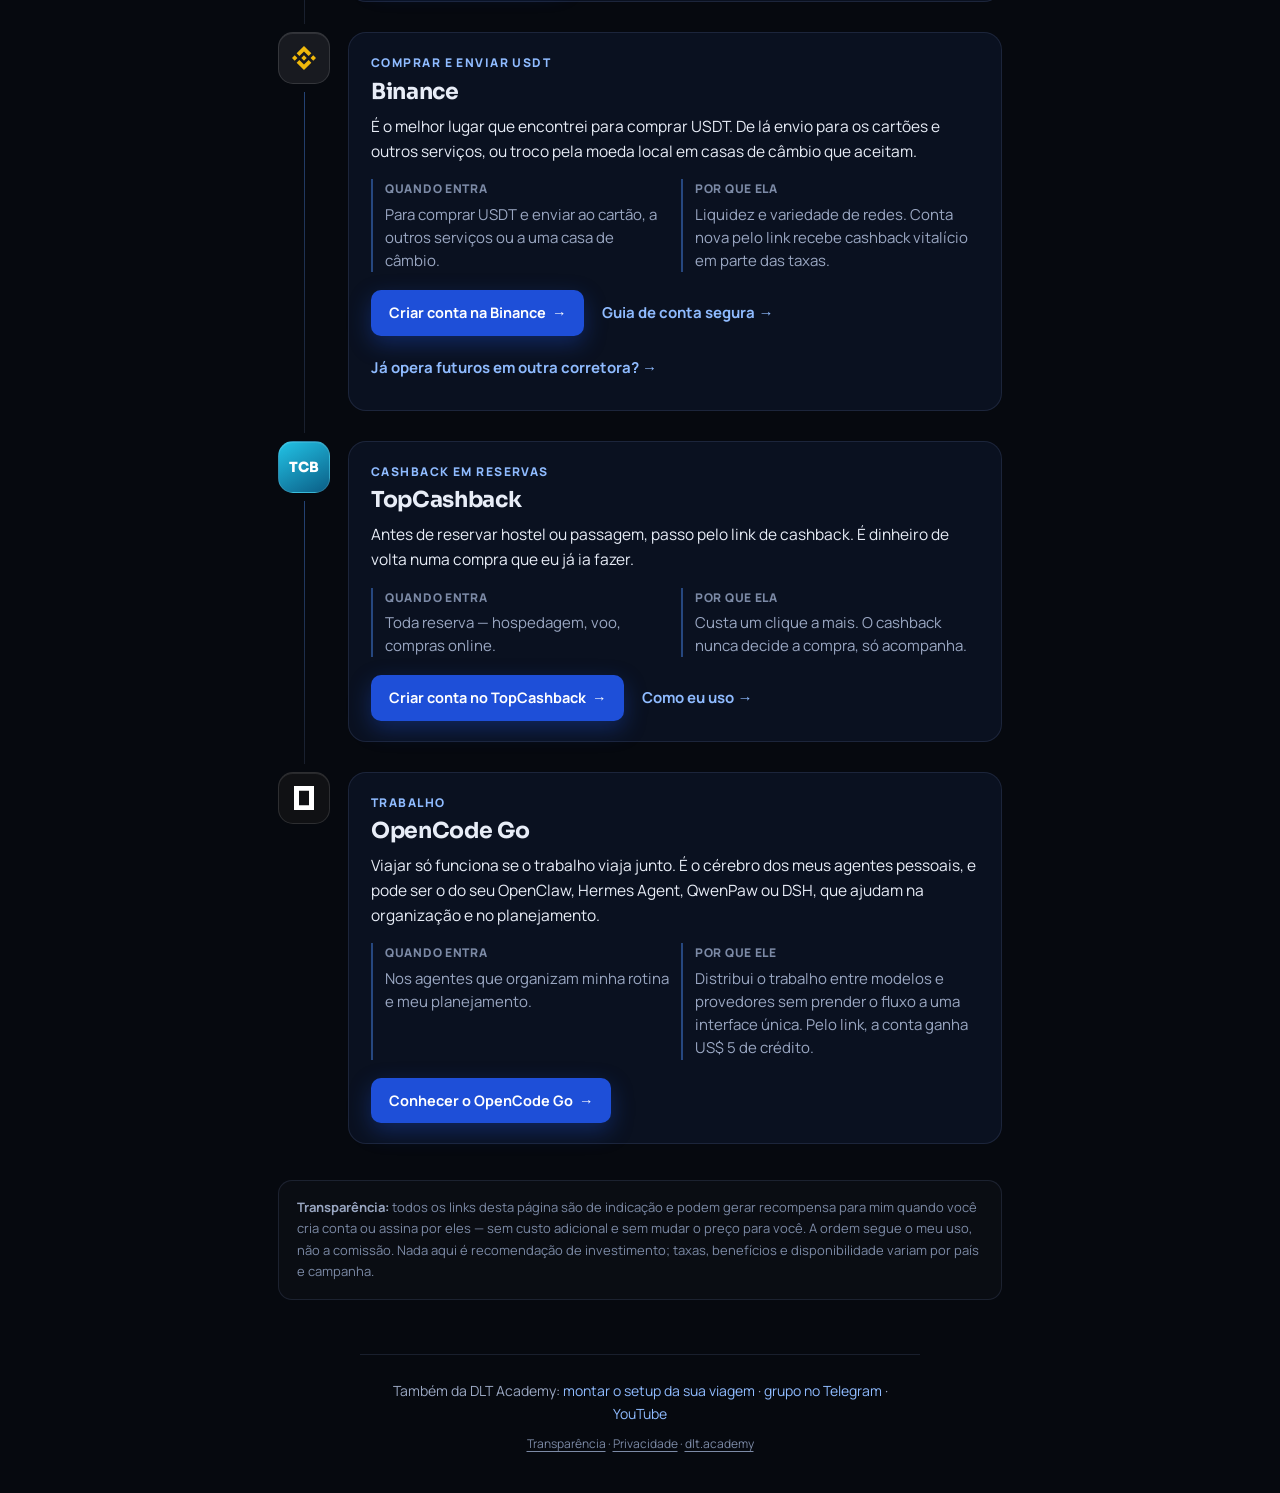
==== commit 2c6f7573: "design(kit): cabeçalho com menu, rótulos de 12 px e fontes em rem Propagação deliberada das melhoria" ====
--- a/index.html
+++ b/index.html
@@ -27,8 +27,8 @@
 <meta name="twitter:image:alt" content="Setup Nômade — os links que eu uso na estrada">
 <meta name="theme-color" content="#06090F">
 <link rel="icon" type="image/png" href="assets/dlt-mark.png">
-<link rel="stylesheet" href="styles-base.css?v=2026-11-18a">
-<link rel="stylesheet" href="portfolio.css?v=2026-11-18a">
+<link rel="stylesheet" href="styles-base.css?v=2026-11-23a">
+<link rel="stylesheet" href="portfolio.css?v=2026-11-23a">
 
 <script type="application/ld+json">
 {
--- a/styles-base.css
+++ b/styles-base.css
@@ -99,7 +99,71 @@
 a:visited { color: var(--accent); }
 a:hover { color: #8FB8FF; }
 
-header.top { padding: 20px 0 0; }
+/* ---------- Cabeçalho (todas as páginas e ferramentas) ----------
+   Mesmo cabeçalho em todo lugar: logo + Ferramentas · Guias · Blog · Sobre.
+   Alvo de toque de 44 px; o link da página atual leva aria-current="page" e o da seção atual, aria-current="true". */
+header.top {
+  position: sticky;
+  top: 0;
+  z-index: 50;
+  background: rgba(6, 9, 15, .78);
+  -webkit-backdrop-filter: blur(14px) saturate(160%);
+  backdrop-filter: blur(14px) saturate(160%);
+  border-bottom: 1px solid rgba(30, 44, 78, .55);
+}
+header.top > .wrap { display: flex; flex-wrap: wrap; align-items: center; justify-content: space-between; column-gap: 16px; min-height: 64px; }
+/* Com letra aumentada no aparelho, o menu desce para a linha de baixo em vez de vazar da tela. */
+header.top .brand { min-height: 44px; }
+.header-nav { display: flex; align-items: center; gap: 6px; }
+.header-nav a {
+  display: inline-flex;
+  align-items: center;
+  min-height: 44px;
+  padding: 0 10px;
+  border-radius: 10px;
+  font-family: var(--font-head);
+  font-weight: 600;
+  font-size: .875rem;
+  color: var(--text-dim);
+  text-decoration: none;
+  transition: color .15s, background-color .15s;
+}
+.header-nav a:visited { color: var(--text-dim); }
+.header-nav a:hover, .header-nav a[aria-current] { color: var(--text); }
+.header-nav a:active { background: rgba(255, 255, 255, .06); }
+.header-nav a:focus-visible { outline: 2px solid var(--accent); outline-offset: -2px; }
+/* âncoras não somem embaixo do cabeçalho fixo */
+html { scroll-padding-top: 84px; }
+@media (max-width: 560px) {
+  header.top > .wrap { column-gap: 8px; padding-left: 16px; padding-right: 16px; }
+  .header-nav { gap: 0; }
+  .header-nav a { padding: 0 6px; }
+}
+@media (max-width: 370px) {
+  .header-nav a { padding: 0 5px; font-size: .8125rem; }
+}
+@media (max-width: 345px) {
+  header.top .brand img { height: 24px; }
+  .header-nav a { padding: 0 3px; }
+}
+/* Quem pede menos transparência ou mais contraste no aparelho recebe uma barra sólida. */
+@media (prefers-reduced-transparency: reduce) {
+  header.top { background: var(--bg); -webkit-backdrop-filter: none; backdrop-filter: none; }
+}
+@media (prefers-contrast: more) {
+  header.top { background: var(--bg); -webkit-backdrop-filter: none; backdrop-filter: none; border-bottom-color: var(--text-faint); }
+  .header-nav a { color: var(--text); }
+  .header-nav a[aria-current] { text-decoration: underline; text-underline-offset: 6px; }
+}
+/* As barras fixas de compra no celular seguem a mesma regra (body + classe vence a ordem dos arquivos). */
+@media (prefers-reduced-transparency: reduce) {
+  body .mobile-bar, body .sp-barra-fixa { background: var(--bg); -webkit-backdrop-filter: none; backdrop-filter: none; }
+}
+/* Mais contraste: textos secundários e bordas ficam mais claros em todo o kit. */
+@media (prefers-contrast: more) {
+  :root { --text-dim: #C3CDE0; --text-faint: #A9B5CC; --border: #3A4E78; }
+  body .mobile-bar, body .sp-barra-fixa { background: var(--bg); -webkit-backdrop-filter: none; backdrop-filter: none; }
+}
 .brand {
   display: flex;
   align-items: center;
@@ -109,7 +173,7 @@
   letter-spacing: -0.01em;
   color: var(--text);
   text-decoration: none;
-  font-size: 15px;
+  font-size: 0.9375rem;
 }
 /* .brand img — logomarca completa (ícone + "DLT ACADEMY" já embutido na imagem).
    NÃO colocar <span> de texto do lado — a imagem já é o lockup completo. */
@@ -120,7 +184,7 @@
 
 h1 {
   font-family: var(--font-head);
-  font-size: clamp(28px, 5vw, 42px);
+  font-size: clamp(1.75rem, 5vw, 2.625rem);
   line-height: 1.12;
   letter-spacing: -0.02em;
   font-weight: 800;
@@ -130,7 +194,7 @@
 
 .subtitle {
   color: var(--text-dim);
-  font-size: 17px;
+  font-size: 1.0625rem;
   max-width: 60ch;
   margin: 0 0 24px;
 }
@@ -142,7 +206,7 @@
   background: transparent;
   border: 1px solid var(--border);
   color: var(--text-dim);
-  font-size: 13px;
+  font-size: 0.8125rem;
   padding: 6px 12px;
   border-radius: 999px;
   margin-bottom: 18px;
@@ -158,7 +222,7 @@
 
 h2 {
   font-family: var(--font-head);
-  font-size: 22px;
+  font-size: 1.375rem;
   font-weight: 700;
   letter-spacing: -0.01em;
   margin: 0 0 6px;
@@ -174,15 +238,15 @@
   background: transparent;
   border: 2px solid #3A4E78;
   color: var(--text);
-  font-size: 14px;
+  font-size: 0.875rem;
   margin-right: 8px;
 }
-.section-desc { color: var(--text-dim); font-size: 14.5px; margin: 0 0 20px; }
+.section-desc { color: var(--text-dim); font-size: 0.9062rem; margin: 0 0 20px; }
 
 /* Sliders */
 .control-grid { display: grid; gap: 18px; }
 .control { display: grid; gap: 6px; }
-.control-label { display: flex; justify-content: space-between; font-size: 14px; color: var(--text-dim); }
+.control-label { display: flex; justify-content: space-between; font-size: 0.875rem; color: var(--text-dim); }
 .control-label strong { color: var(--text); font-weight: 600; }
 input[type="range"] {
   -webkit-appearance: none;
@@ -223,9 +287,9 @@
   border-top: 1px solid var(--border);
   border-bottom: 1px solid var(--border);
 }
-.result-banner .big-stat { font-family: var(--font-head); font-size: 34px; font-weight: 800; line-height: 1; font-variant-numeric: tabular-nums; }
+.result-banner .big-stat { font-family: var(--font-head); font-size: 2.125rem; font-weight: 800; line-height: 1; font-variant-numeric: tabular-nums; }
 .result-banner[data-grade] .big-stat { color: var(--grade-fg); }
-.result-banner .stat-label { color: var(--text-dim); font-size: 15px; margin-top: 4px; }
+.result-banner .stat-label { color: var(--text-dim); font-size: 0.9375rem; margin-top: 4px; }
 
 canvas.chart-canvas {
   width: 100%;
@@ -239,8 +303,8 @@
 .stat-row { display: grid; grid-template-columns: repeat(3, 1fr); margin-top: 14px; }
 .stat-box { display: flex; flex-direction: column; gap: 4px; padding: 4px 14px; border-left: 1px solid var(--border); min-width: 0; }
 .stat-box:first-child { border-left: 0; padding-left: 0; }
-.stat-box .label { font-size: 13px; color: var(--text-dim); }
-.stat-box .val { font-family: var(--font-head); font-size: 18px; font-weight: 700; font-variant-numeric: tabular-nums; overflow-wrap: anywhere; }
+.stat-box .label { font-size: 0.8125rem; color: var(--text-dim); }
+.stat-box .val { font-family: var(--font-head); font-size: 1.125rem; font-weight: 700; font-variant-numeric: tabular-nums; overflow-wrap: anywhere; }
 
 /* Upload de arquivo */
 .upload-zone {
@@ -253,7 +317,7 @@
 }
 .upload-zone:hover, .upload-zone.dragover { border-color: var(--accent); }
 .upload-zone input[type="file"] { display: none; }
-.upload-icon { font-size: 32px; margin-bottom: 8px; }
+.upload-icon { font-size: 2rem; margin-bottom: 8px; }
 
 .btn-row { display: flex; gap: 10px; flex-wrap: wrap; margin-top: 14px; justify-content: center; }
 
@@ -265,7 +329,7 @@
   padding: 11px 18px;
   cursor: pointer;
   font-weight: 700;
-  font-size: 14.5px;
+  font-size: 0.9062rem;
   transition: transform .1s, opacity .15s;
   text-decoration: none;
   display: inline-flex;
@@ -280,13 +344,13 @@
 .btn-telegram { background: #26a5e4; color: white; }
 .btn-ghost { background: rgba(255,255,255,0.04); color: var(--text); border: 1px solid var(--border); }
 .btn-ghost:hover { border-color: var(--accent); }
-.btn-lg { padding: 14px 26px; font-size: 15.5px; border-radius: 12px; }
+.btn-lg { padding: 14px 26px; font-size: 0.9688rem; border-radius: 12px; }
 .btn-block { width: 100%; justify-content: center; }
 
 /* Mapeamento manual de colunas (fallback de CSV) */
 #mapping-panel { display: none; margin-top: 18px; }
 .mapping-row { display: grid; grid-template-columns: 1fr 1fr; gap: 10px; align-items: center; margin-bottom: 10px; }
-.mapping-row label { font-size: 13.5px; color: var(--text-dim); }
+.mapping-row label { font-size: 0.8438rem; color: var(--text-dim); }
 select {
   width: 100%;
   background: var(--bg-elev-2);
@@ -294,7 +358,7 @@
   border: 1px solid var(--border);
   border-radius: 8px;
   padding: 9px 10px;
-  font-size: 14px;
+  font-size: 0.875rem;
 }
 
 /* Lista de achados/diagnóstico */
@@ -305,8 +369,8 @@
 }
 .finding.sev-3 { border-color: var(--red); }
 .finding.sev-1 { border-color: var(--text-faint); }
-.finding-title { font-weight: 700; margin-bottom: 4px; font-size: 15px; }
-.finding-text { color: var(--text-dim); font-size: 15px; }
+.finding-title { font-weight: 700; margin-bottom: 4px; font-size: 0.9375rem; }
+.finding-text { color: var(--text-dim); font-size: 0.9375rem; }
 
 /* Bloco de conversão (CTA principal, aparece condicionalmente) */
 .convert-block {
@@ -315,15 +379,15 @@
   border: 1px solid #2A4A8F;
 }
 .convert-block.visible { display: block; }
-.convert-headline { font-family: var(--font-head); font-size: 19px; font-weight: 700; margin-bottom: 6px; }
-.convert-sub { color: var(--text-dim); font-size: 14.5px; margin-bottom: 16px; }
-.savings-highlight { font-family: var(--font-head); font-size: 26px; font-weight: 800; color: var(--green); margin: 4px 0 14px; }
+.convert-headline { font-family: var(--font-head); font-size: 1.1875rem; font-weight: 700; margin-bottom: 6px; }
+.convert-sub { color: var(--text-dim); font-size: 0.9062rem; margin-bottom: 16px; }
+.savings-highlight { font-family: var(--font-head); font-size: 1.625rem; font-weight: 800; color: var(--green); margin: 4px 0 14px; }
 
 .offer-list { list-style: none; padding: 0; margin: 0 0 16px; display: grid; gap: 8px; }
-.offer-list li { display: flex; gap: 8px; font-size: 14.5px; color: var(--text); }
+.offer-list li { display: flex; gap: 8px; font-size: 0.9062rem; color: var(--text); }
 .offer-list li::before { content: "✓"; color: var(--green); font-weight: 700; }
 
-.fine-print { font-size: 12px; color: var(--text-faint); margin-top: 20px; line-height: 1.6; }
+.fine-print { font-size: 0.75rem; color: var(--text-faint); margin-top: 20px; line-height: 1.6; }
 
 /* Recomendação afiliada contextual — alternativas sempre secundárias */
 .offer-alternatives {
@@ -334,7 +398,7 @@
 .offer-alternatives summary {
   color: var(--text-dim);
   cursor: pointer;
-  font-size: 13.5px;
+  font-size: 0.8438rem;
   font-weight: 700;
 }
 .alternative-grid {
@@ -347,32 +411,32 @@
   border-top: 1px solid var(--border);
   padding: 13px 0 0;
 }
-.alternative-title { font-weight: 700; font-size: 15px; margin-bottom: 5px; }
-.alternative-card p { color: var(--text-dim); font-size: 15px; margin: 0 0 8px; }
+.alternative-title { font-weight: 700; font-size: 0.9375rem; margin-bottom: 5px; }
+.alternative-card p { color: var(--text-dim); font-size: 0.9375rem; margin: 0 0 8px; }
 .alternative-link {
   color: var(--sky-light, #8FBBFF);
   display: inline-flex;
   align-items: center;
   min-height: 44px;
-  font-size: 15px;
+  font-size: 0.9375rem;
   font-weight: 700;
   text-decoration: none;
 }
 .affiliate-disclosure {
   border-top: 1px solid var(--border);
   color: var(--text-faint);
-  font-size: 13px;
+  font-size: 0.8125rem;
   line-height: 1.55;
   margin: 20px 0 0;
   padding: 12px 0 0;
 }
 
-footer { text-align: center; padding: 30px 0 50px; color: var(--text-faint); font-size: 13px; }
+footer { text-align: center; padding: 30px 0 50px; color: var(--text-faint); font-size: 0.8125rem; }
 footer a { color: var(--text-dim); }
 
 /* Campos numéricos genéricos (calculadoras) */
 .calc-grid { display: grid; grid-template-columns: 1fr 1fr; gap: 12px; margin-bottom: 14px; }
-.calc-field label { display: block; font-size: 12.5px; color: var(--text-dim); margin-bottom: 4px; }
+.calc-field label { display: block; font-size: 0.7812rem; color: var(--text-dim); margin-bottom: 4px; }
 .calc-field input[type="number"], .calc-field input[type="text"] {
   width: 100%;
   background: var(--bg-elev-2);
@@ -380,12 +444,12 @@
   border: 1px solid var(--border);
   border-radius: 8px;
   padding: 9px 10px;
-  font-size: 14px;
+  font-size: 0.875rem;
 }
 
 .tag {
   display: inline-block;
-  font-size: 10.5px;
+  font-size: 0.75rem;
   font-weight: 700;
   letter-spacing: 0.06em;
   text-transform: uppercase;
@@ -403,23 +467,23 @@
 .thumb-grid { display: grid; grid-template-columns: repeat(auto-fill, minmax(140px, 1fr)); gap: 12px; margin-top: 14px; }
 .thumb-grid .thumb { border-radius: 10px; overflow: hidden; border: 1px solid var(--border); background: var(--bg-elev-2); }
 .thumb-grid .thumb img, .thumb-grid .thumb canvas { width: 100%; display: block; }
-.thumb-grid .thumb .thumb-label { font-size: 11.5px; color: var(--text-faint); padding: 6px 8px; text-align: center; }
+.thumb-grid .thumb .thumb-label { font-size: 0.75rem; color: var(--text-faint); padding: 6px 8px; text-align: center; }
 
 /* Fluxo guiado (flow-engine) */
 .flow-progress { display: flex; gap: 6px; margin-bottom: 16px; align-items: center; }
 .flow-progress .dot { width: 10px; height: 10px; border-radius: 50%; background: var(--bg-elev-2); border: 1px solid var(--border); }
 .flow-progress .dot.done { background: var(--accent); border-color: var(--accent); }
 .flow-progress .dot.current { background: var(--bg); border-color: var(--accent); box-shadow: 0 0 0 3px rgba(74,141,248,.25); }
-.flow-progress .step-count { margin-left: auto; font-size: 12px; color: var(--text-faint); }
+.flow-progress .step-count { margin-left: auto; font-size: 0.75rem; color: var(--text-faint); }
 
 
 .plan-list { list-style: none; counter-reset: plano; padding: 0; margin: 20px 0 0; display: grid; gap: 0; }
 .plan-step { counter-increment: plano; }
 .plan-check { display: flex; gap: 12px; align-items: flex-start; border-top: 1px solid var(--border); padding: 14px 0; cursor: pointer; }
 .plan-check input[type="checkbox"] { width: 18px; height: 18px; margin-top: 2px; accent-color: var(--green); flex-shrink: 0; }
-.plan-body::before { content: "Passo " counter(plano); display: block; font-size: 12px; font-weight: 700; letter-spacing: .05em; text-transform: uppercase; color: var(--sky-light, #8FBBFF); margin-bottom: 2px; }
-.plan-title { font-weight: 700; font-size: 15px; }
-.plan-text { color: var(--text-dim); font-size: 15px; margin-top: 3px; }
+.plan-body::before { content: "Passo " counter(plano); display: block; font-size: 0.75rem; font-weight: 700; letter-spacing: .05em; text-transform: uppercase; color: var(--sky-light, #8FBBFF); margin-bottom: 2px; }
+.plan-title { font-weight: 700; font-size: 0.9375rem; }
+.plan-text { color: var(--text-dim); font-size: 0.9375rem; margin-top: 3px; }
 .plan-step.done .plan-check { opacity: .55; }
 .plan-step.done .plan-title { text-decoration: line-through; }
 
--- a/portfolio.css
+++ b/portfolio.css
@@ -21,7 +21,8 @@
 .site-bar{position:sticky;top:0;z-index:40;background:rgba(6,9,15,.9);backdrop-filter:blur(16px);border-bottom:1px solid var(--line)}
 .site-bar-row{height:56px;display:flex;align-items:center;justify-content:space-between;gap:16px}
 .site-bar .brand img{height:26px;display:block}
-.bar-link{display:inline-flex;align-items:center;min-height:44px;font-size:14.5px;font-weight:700;color:var(--text-dim);text-decoration:none}
+.site-bar .brand{display:flex;align-items:center;min-height:44px}
+.bar-link{display:inline-flex;align-items:center;min-height:44px;font-size:0.9062rem;font-weight:700;color:var(--text-dim);text-decoration:none}
 .bar-link:hover{color:var(--text)}
 
 /* ---------- Perfil ---------- */
@@ -29,10 +30,10 @@
 .profile-row{display:flex;align-items:center;gap:14px;margin-bottom:14px}
 .profile-mark{width:58px;height:58px;flex:none;border-radius:50%;display:flex;align-items:center;justify-content:center;background:var(--bg-elev);border:1px solid var(--border)}
 .profile-mark img{width:34px;height:34px;display:block}
-.profile h1{font-size:25px;line-height:1.1;letter-spacing:-.03em;margin:0 0 4px}
-.profile-handle{display:flex;align-items:center;gap:6px;font-size:13.5px;font-weight:700;color:var(--text-faint);margin:0}
+.profile h1{font-size:1.5625rem;line-height:1.1;letter-spacing:-.03em;margin:0 0 4px}
+.profile-handle{display:flex;align-items:center;gap:6px;font-size:0.8438rem;font-weight:700;color:var(--text-faint);margin:0}
 .live-dot{width:7px;height:7px;border-radius:50%;background:var(--text-faint);flex:none}
-.profile-bio{font-size:15px;line-height:1.55;color:var(--text-dim);margin:0;padding:12px 14px;border:1px solid var(--line);border-radius:14px;background:var(--bg-elev)}
+.profile-bio{font-size:0.9375rem;line-height:1.55;color:var(--text-dim);margin:0;padding:12px 14px;border:1px solid var(--line);border-radius:14px;background:var(--bg-elev)}
 .profile-bio strong{color:var(--text)}
 
 /* ---------- Lista de links ---------- */
@@ -43,16 +44,16 @@
 .link-row:hover{transform:translateY(-2px);border-color:color-mix(in srgb,var(--brand) 60%,transparent);box-shadow:var(--shadow)}
 .link-row-featured{border-color:color-mix(in srgb,var(--brand) 55%,transparent);box-shadow:0 10px 30px rgba(0,0,0,.28)}
 .link-body{display:flex;flex-direction:column;align-items:flex-start;gap:3px;min-width:0;flex:1}
-.link-body strong{font-family:var(--font-head);font-size:16.5px;line-height:1.2;letter-spacing:-.01em}
-.link-body small{font-size:13.5px;line-height:1.35;color:var(--text-dim)}
-.link-perk{margin-top:4px;font-size:12.5px;font-weight:800;color:var(--text);border:1px solid #3A4E78;border-radius:999px;padding:3px 9px;line-height:1.35}
-.link-flag{margin-top:4px;font-size:12px;font-weight:800;letter-spacing:.06em;color:var(--sky-light,#8FBBFF)}
-.link-btn{flex:none;min-width:104px;min-height:44px;display:inline-flex;align-items:center;justify-content:center;text-align:center;font-size:14px;font-weight:800;color:#C3CDE0;background:transparent;border:1px solid #2A3D66;border-radius:11px;padding:10px 13px;white-space:nowrap}
+.link-body strong{font-family:var(--font-head);font-size:1.0312rem;line-height:1.2;letter-spacing:-.01em}
+.link-body small{font-size:0.8438rem;line-height:1.35;color:var(--text-dim)}
+.link-perk{margin-top:4px;font-size:0.7812rem;font-weight:800;color:var(--text);border:1px solid #3A4E78;border-radius:999px;padding:3px 9px;line-height:1.35}
+.link-flag{margin-top:4px;font-size:0.75rem;font-weight:800;letter-spacing:.06em;color:var(--sky-light,#8FBBFF)}
+.link-btn{flex:none;min-width:104px;min-height:44px;display:inline-flex;align-items:center;justify-content:center;text-align:center;font-size:0.875rem;font-weight:800;color:#C3CDE0;background:transparent;border:1px solid #2A3D66;border-radius:11px;padding:10px 13px;white-space:nowrap}
 .link-row:hover .link-btn{border-color:var(--accent);color:var(--text)}
 /* Um botão cheio por bloco: só o destaque ("Comece por aqui") é primário. */
 .link-row-featured .link-btn{color:#fff;background:var(--accent-2);border-color:transparent}
 .link-row-featured:hover .link-btn{background:#2a5ce6;color:#fff}
-.links-note{font-size:13px;line-height:1.6;color:var(--text-faint);text-align:center;margin:16px auto 0;max-width:46ch}
+.links-note{font-size:0.8125rem;line-height:1.6;color:var(--text-faint);text-align:center;margin:16px auto 0;max-width:46ch}
 .links-note strong{color:var(--text-dim)}
 
 /* ---------- Logos de marca ---------- */
@@ -61,45 +62,45 @@
 .logo svg{width:24px;height:24px;fill:var(--logo-fg,#fff)}
 .wm{font-family:var(--font-head);font-weight:800;letter-spacing:-.02em;color:var(--logo-fg,#fff);line-height:1}
 .brand-revolut{--brand:#FFFFFF}.logo-revolut{--logo-bg:#0A0A0A;--logo-fg:#fff}
-.brand-etherfi{--brand:#8B7CF6}.logo-etherfi{--logo-bg:linear-gradient(150deg,#8B7CF6,#3B2C9E)}.wm-etherfi{font-size:11.5px}.wm-etherfi b{color:#D9D2FF}
-.brand-arq{--brand:#34D399}.logo-arq{--logo-bg:linear-gradient(150deg,#10B981,#064E3B)}.wm-arq{font-size:15px;letter-spacing:.02em}
+.brand-etherfi{--brand:#8B7CF6}.logo-etherfi{--logo-bg:linear-gradient(150deg,#8B7CF6,#3B2C9E)}.wm-etherfi{font-size: 0.75rem}.wm-etherfi b{color:#D9D2FF}
+.brand-arq{--brand:#34D399}.logo-arq{--logo-bg:linear-gradient(150deg,#10B981,#064E3B)}.wm-arq{font-size:0.9375rem;letter-spacing:.02em}
 .brand-wise{--brand:#9FE870}.logo-wise{--logo-bg:#9FE870;--logo-fg:#163300}
-.brand-bybit{--brand:#F7A600}.logo-bybit{--logo-bg:#17181E}.wm-bybit{font-size:11px;letter-spacing:.01em}.wm-bybit b{color:#F7A600}
+.brand-bybit{--brand:#F7A600}.logo-bybit{--logo-bg:#17181E}.wm-bybit{font-size: 0.75rem;letter-spacing:.01em}.wm-bybit b{color:#F7A600}
 .brand-binance{--brand:#F0B90B}.logo-binance{--logo-bg:#181A20;--logo-fg:#F0B90B}
-.brand-topcashback{--brand:#22C3E6}.logo-topcashback{--logo-bg:linear-gradient(150deg,#22C3E6,#0B5E86)}.wm-tcb{font-size:14px}
+.brand-topcashback{--brand:#22C3E6}.logo-topcashback{--logo-bg:linear-gradient(150deg,#22C3E6,#0B5E86)}.wm-tcb{font-size:0.875rem}
 .brand-opencode{--brand:#A5B4FC}.logo-opencode{--logo-bg:#101114}
 
 /* ---------- Por que eu uso ---------- */
 .stories{padding:34px 0 20px;border-top:1px solid var(--line)}
-.eyebrow{font-size:12px;line-height:1.3;letter-spacing:.14em;font-weight:800;color:var(--sky-light,#8FBBFF);margin:0 0 12px;text-transform:uppercase}
+.eyebrow{font-size:0.75rem;line-height:1.3;letter-spacing:.14em;font-weight:800;color:var(--sky-light,#8FBBFF);margin:0 0 12px;text-transform:uppercase}
 .stories-head{margin-bottom:26px}
-.stories-head h2{font-size:clamp(24px,3.4vw,32px);line-height:1.12;letter-spacing:-.025em;margin:0 0 12px}
-.stories-head p{font-size:15px;line-height:1.6;color:var(--text-dim);margin:0;max-width:62ch}
+.stories-head h2{font-size:clamp(1.5rem,3.4vw,2rem);line-height:1.12;letter-spacing:-.025em;margin:0 0 12px}
+.stories-head p{font-size:0.9375rem;line-height:1.6;color:var(--text-dim);margin:0;max-width:62ch}
 .story-list{list-style:none;margin:0;padding:0}
 .story{display:grid;grid-template-columns:52px minmax(0,1fr);gap:18px;position:relative;padding-bottom:30px}
 .story-rail{position:relative;display:flex;justify-content:center}
 .story:not(:last-child) .story-rail::after{content:"";position:absolute;top:60px;bottom:-22px;left:50%;width:1px;background:linear-gradient(180deg,var(--line-strong),var(--line))}
 .story-body{border:1px solid var(--line);border-radius:18px;background:var(--bg-elev);padding:20px 22px}
-.story-role{font-size:12px;font-weight:800;letter-spacing:.12em;text-transform:uppercase;color:var(--sky-light,#8FBBFF);margin:0 0 6px}
-.story h3{font-family:var(--font-head);font-size:22px;line-height:1.15;letter-spacing:-.015em;margin:0 0 10px}
-.story-lead{font-size:15.5px;line-height:1.6;color:var(--text);margin:0 0 16px}
+.story-role{font-size:0.75rem;font-weight:800;letter-spacing:.12em;text-transform:uppercase;color:var(--sky-light,#8FBBFF);margin:0 0 6px}
+.story h3{font-family:var(--font-head);font-size:1.375rem;line-height:1.15;letter-spacing:-.015em;margin:0 0 10px}
+.story-lead{font-size:0.9688rem;line-height:1.6;color:var(--text);margin:0 0 16px}
 .story-facts{display:grid;grid-template-columns:1fr 1fr;gap:12px;margin:0 0 18px}
 .story-facts div{border-left:2px solid var(--line-strong);padding-left:12px}
-.story-facts dt{font-size:12px;font-weight:800;letter-spacing:.06em;text-transform:uppercase;color:var(--text-faint);margin:0 0 4px}
-.story-facts dd{font-size:15px;line-height:1.55;color:var(--text-dim);margin:0}
+.story-facts dt{font-size:0.75rem;font-weight:800;letter-spacing:.06em;text-transform:uppercase;color:var(--text-faint);margin:0 0 4px}
+.story-facts dd{font-size:0.9375rem;line-height:1.55;color:var(--text-dim);margin:0}
 .story-actions{display:flex;flex-wrap:wrap;align-items:center;gap:10px 18px}
-.story-guide{display:inline-flex;align-items:center;min-height:44px;font-size:15px;font-weight:700;color:var(--sky-light,#8FBBFF);text-decoration:none}
+.story-guide{display:inline-flex;align-items:center;min-height:44px;font-size:0.9375rem;font-weight:700;color:var(--sky-light,#8FBBFF);text-decoration:none}
 .story-guide:hover{color:#fff;text-decoration:underline;text-underline-offset:3px}
-.disclosure{font-size:13px;line-height:1.65;color:var(--text-faint);border:1px solid var(--line);border-radius:14px;background:rgba(255,255,255,.02);padding:16px 18px;margin:6px 0 0}
+.disclosure{font-size:0.8125rem;line-height:1.65;color:var(--text-faint);border:1px solid var(--line);border-radius:14px;background:rgba(255,255,255,.02);padding:16px 18px;margin:6px 0 0}
 .disclosure strong{color:var(--text-dim)}
 
 /* ---------- Rodapé ---------- */
 footer{padding:34px 0 40px}
 .footer-col{text-align:center;border-top:1px solid var(--line);padding-top:24px}
-.footer-more{font-size:14px;line-height:1.7;color:var(--text-dim);margin:0 0 8px}
+.footer-more{font-size:0.875rem;line-height:1.7;color:var(--text-dim);margin:0 0 8px}
 .footer-more a{color:var(--sky-light,#8FBBFF);text-decoration:none}
 .footer-more a:hover{color:#fff;text-decoration:underline}
-.footer-legal{font-size:12px;color:var(--text-faint);margin:0}
+.footer-legal{font-size:0.75rem;color:var(--text-faint);margin:0}
 .footer-legal a{color:var(--text-faint)}
 .footer-legal a:hover{color:var(--text)}
 
@@ -108,9 +109,9 @@
   .bio-wrap,.story-wrap{padding-left:16px;padding-right:16px}
   .link-row{gap:11px;padding:12px 11px}
   .logo{width:44px;height:44px;border-radius:13px}
-  .link-body strong{font-size:15.5px}
-  .link-body small{font-size:12px}
-  .link-btn{padding:9px 10px;font-size:12.5px;min-width:96px}
+  .link-body strong{font-size:0.9688rem}
+  .link-body small{font-size:0.75rem}
+  .link-btn{padding:9px 10px;font-size:0.7812rem;min-width:96px}
   .story{grid-template-columns:1fr;gap:12px}
   .story-rail{display:none}
   .story-body{padding:18px}
@@ -125,3 +126,8 @@
   .link-row{transition:none}
   .link-row:hover{transform:none}
 }
+
+/* Menos transparência ou mais contraste no aparelho: barra sólida. */
+@media (prefers-reduced-transparency: reduce), (prefers-contrast: more) {
+  .site-bar { background: var(--bg); -webkit-backdrop-filter: none; backdrop-filter: none; }
+}
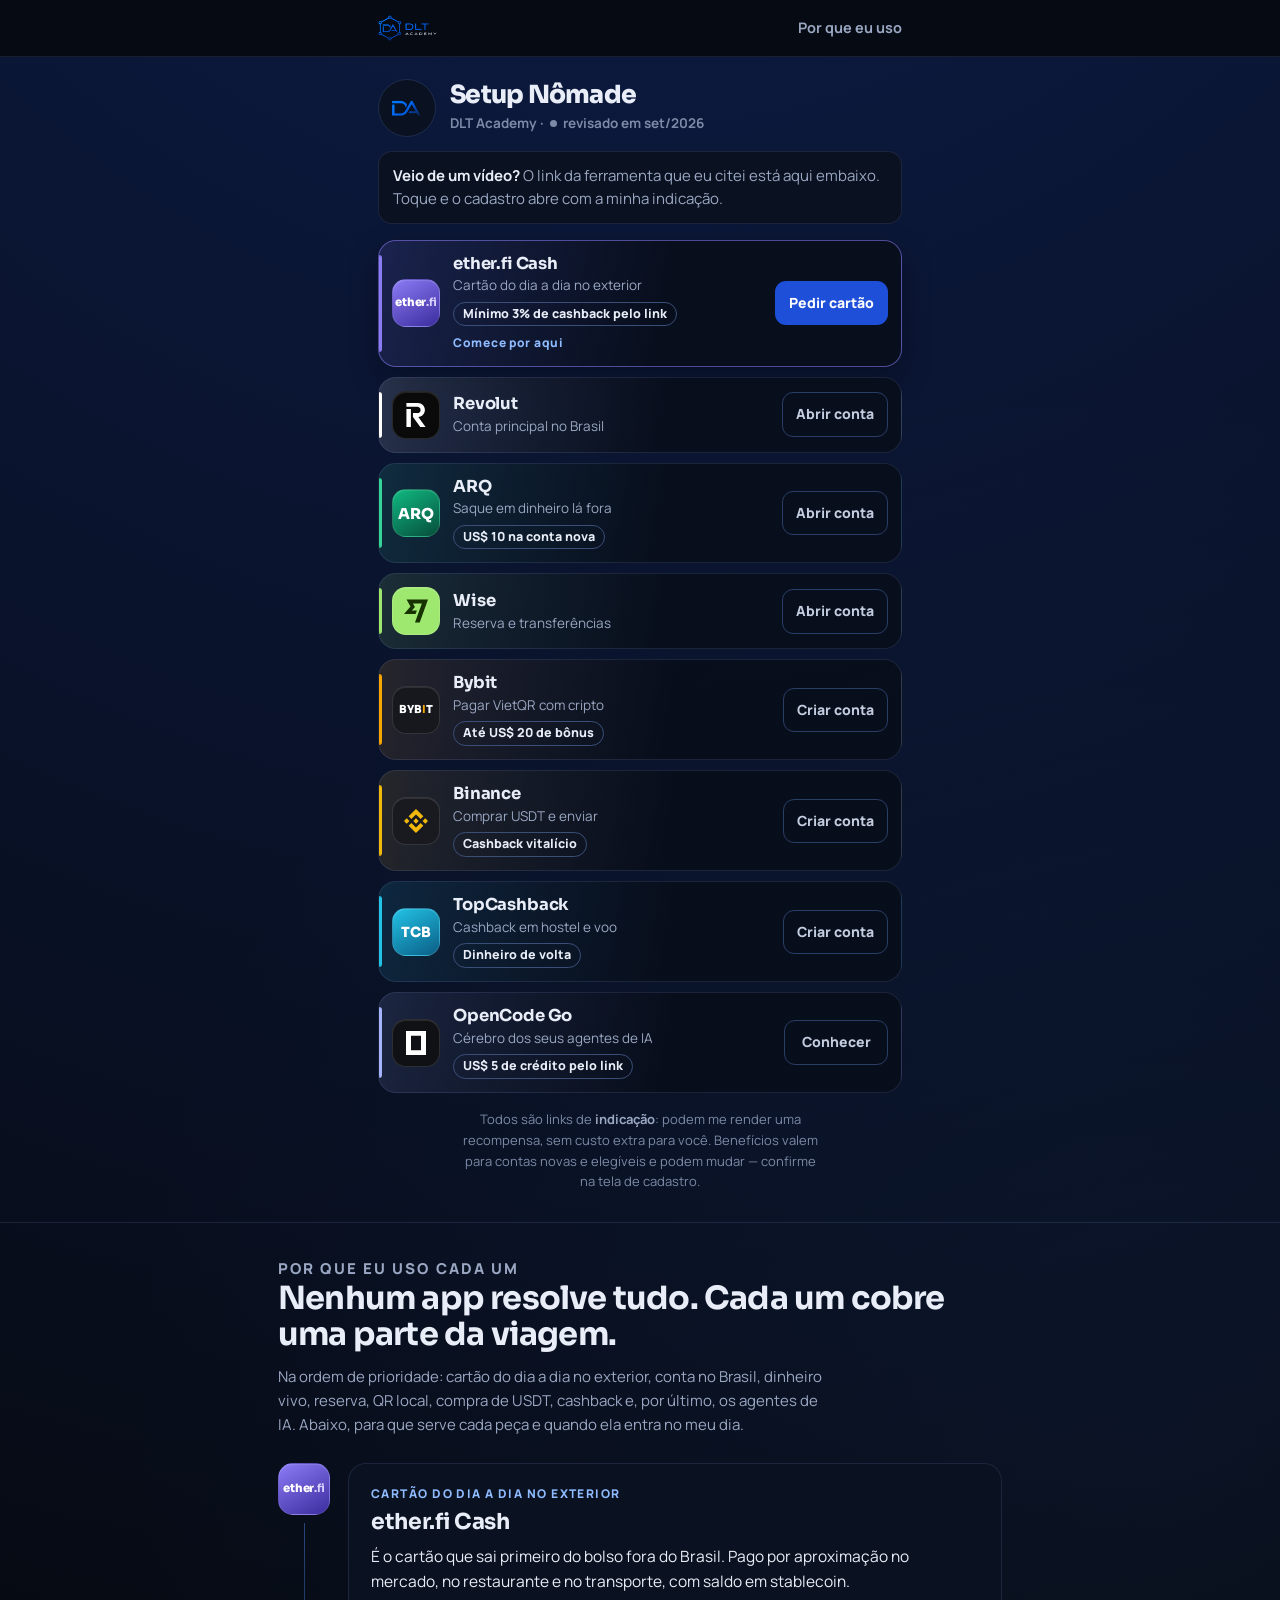
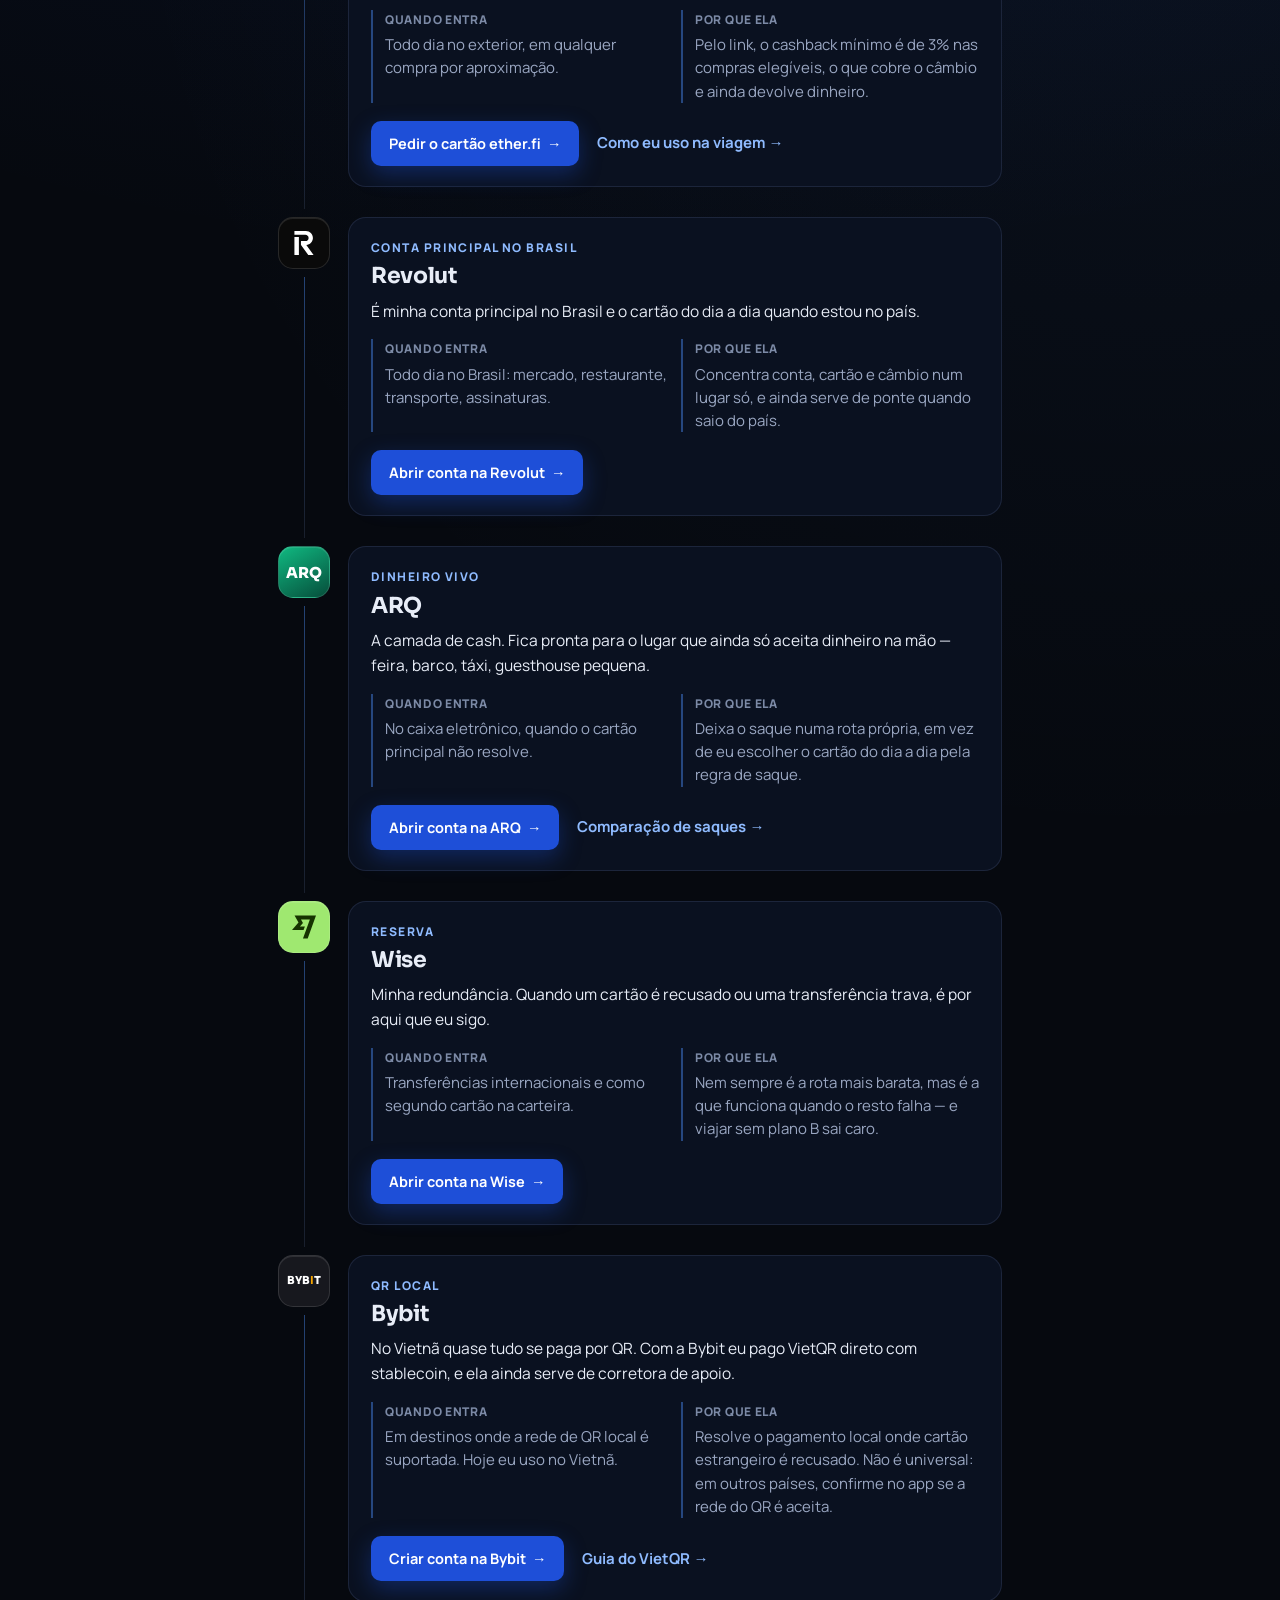
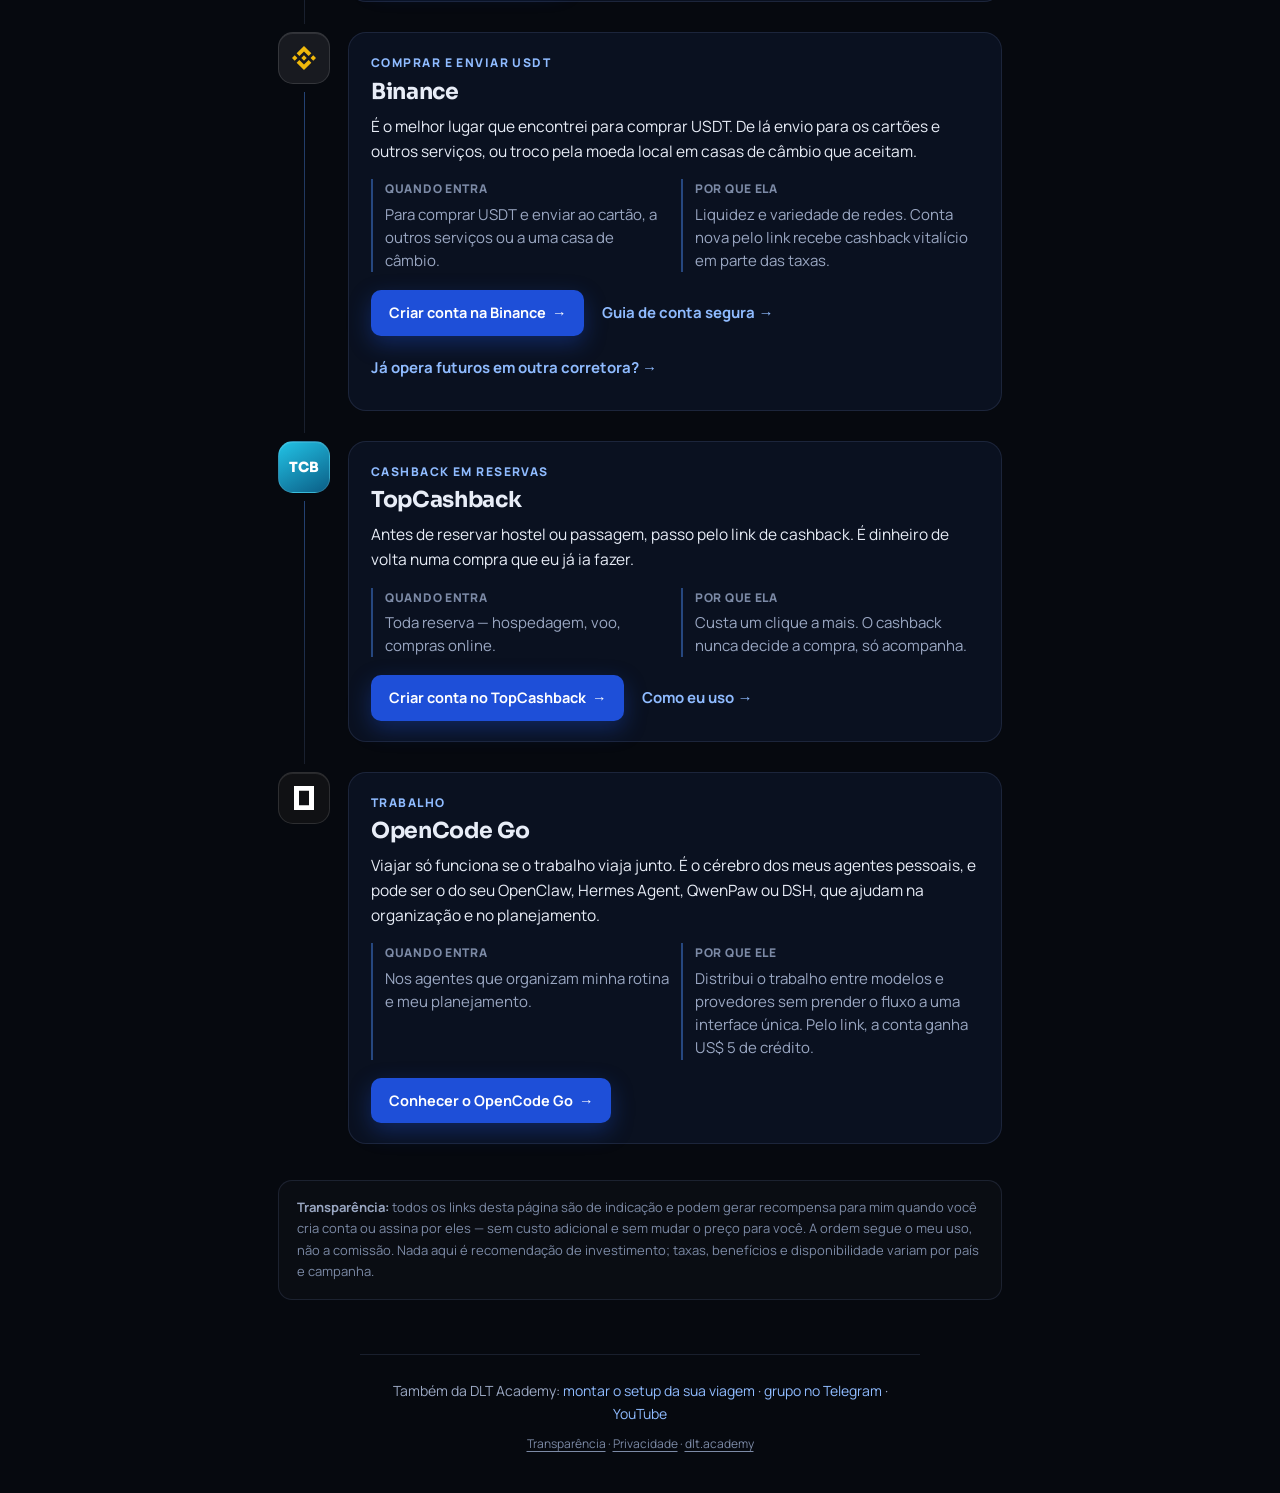
==== commit af338a7f: "design(kit): logo legível no cabeçalho (44 px; 34 px no celular)" ====
--- a/index.html
+++ b/index.html
@@ -27,8 +27,8 @@
 <meta name="twitter:image:alt" content="Setup Nômade — os links que eu uso na estrada">
 <meta name="theme-color" content="#06090F">
 <link rel="icon" type="image/png" href="assets/dlt-mark.png">
-<link rel="stylesheet" href="styles-base.css?v=2026-11-23a">
-<link rel="stylesheet" href="portfolio.css?v=2026-11-23a">
+<link rel="stylesheet" href="styles-base.css?v=2026-11-23b">
+<link rel="stylesheet" href="portfolio.css?v=2026-11-23b">
 
 <script type="application/ld+json">
 {
--- a/styles-base.css
+++ b/styles-base.css
@@ -114,6 +114,8 @@
 header.top > .wrap { display: flex; flex-wrap: wrap; align-items: center; justify-content: space-between; column-gap: 16px; min-height: 64px; }
 /* Com letra aumentada no aparelho, o menu desce para a linha de baixo em vez de vazar da tela. */
 header.top .brand { min-height: 44px; }
+/* O logo completo tem o nome embutido: abaixo de ~40 px o "DLT ACADEMY" fica ilegível. */
+header.top .brand img { height: 44px; width: auto; }
 .header-nav { display: flex; align-items: center; gap: 6px; }
 .header-nav a {
   display: inline-flex;
@@ -136,6 +138,7 @@
 html { scroll-padding-top: 84px; }
 @media (max-width: 560px) {
   header.top > .wrap { column-gap: 8px; padding-left: 16px; padding-right: 16px; }
+  header.top .brand img { height: 34px; }
   .header-nav { gap: 0; }
   .header-nav a { padding: 0 6px; }
 }
--- a/portfolio.css
+++ b/portfolio.css
@@ -62,12 +62,12 @@
 .logo svg{width:24px;height:24px;fill:var(--logo-fg,#fff)}
 .wm{font-family:var(--font-head);font-weight:800;letter-spacing:-.02em;color:var(--logo-fg,#fff);line-height:1}
 .brand-revolut{--brand:#FFFFFF}.logo-revolut{--logo-bg:#0A0A0A;--logo-fg:#fff}
-.brand-etherfi{--brand:#8B7CF6}.logo-etherfi{--logo-bg:linear-gradient(150deg,#8B7CF6,#3B2C9E)}.wm-etherfi{font-size: 0.75rem}.wm-etherfi b{color:#D9D2FF}
-.brand-arq{--brand:#34D399}.logo-arq{--logo-bg:linear-gradient(150deg,#10B981,#064E3B)}.wm-arq{font-size:0.9375rem;letter-spacing:.02em}
+.brand-etherfi{--brand:#8B7CF6}.logo-etherfi{--logo-bg:linear-gradient(150deg,#8B7CF6,#3B2C9E)}/* logotipos de texto num selo fixo de 48 px: tamanho em px de propósito */.wm-etherfi{font-size:11.5px}.wm-etherfi b{color:#D9D2FF}
+.brand-arq{--brand:#34D399}.logo-arq{--logo-bg:linear-gradient(150deg,#10B981,#064E3B)}.wm-arq{font-size:15px;letter-spacing:.02em}
 .brand-wise{--brand:#9FE870}.logo-wise{--logo-bg:#9FE870;--logo-fg:#163300}
-.brand-bybit{--brand:#F7A600}.logo-bybit{--logo-bg:#17181E}.wm-bybit{font-size: 0.75rem;letter-spacing:.01em}.wm-bybit b{color:#F7A600}
+.brand-bybit{--brand:#F7A600}.logo-bybit{--logo-bg:#17181E}.wm-bybit{font-size:11px;letter-spacing:.01em}.wm-bybit b{color:#F7A600}
 .brand-binance{--brand:#F0B90B}.logo-binance{--logo-bg:#181A20;--logo-fg:#F0B90B}
-.brand-topcashback{--brand:#22C3E6}.logo-topcashback{--logo-bg:linear-gradient(150deg,#22C3E6,#0B5E86)}.wm-tcb{font-size:0.875rem}
+.brand-topcashback{--brand:#22C3E6}.logo-topcashback{--logo-bg:linear-gradient(150deg,#22C3E6,#0B5E86)}.wm-tcb{font-size:14px}
 .brand-opencode{--brand:#A5B4FC}.logo-opencode{--logo-bg:#101114}
 
 /* ---------- Por que eu uso ---------- */
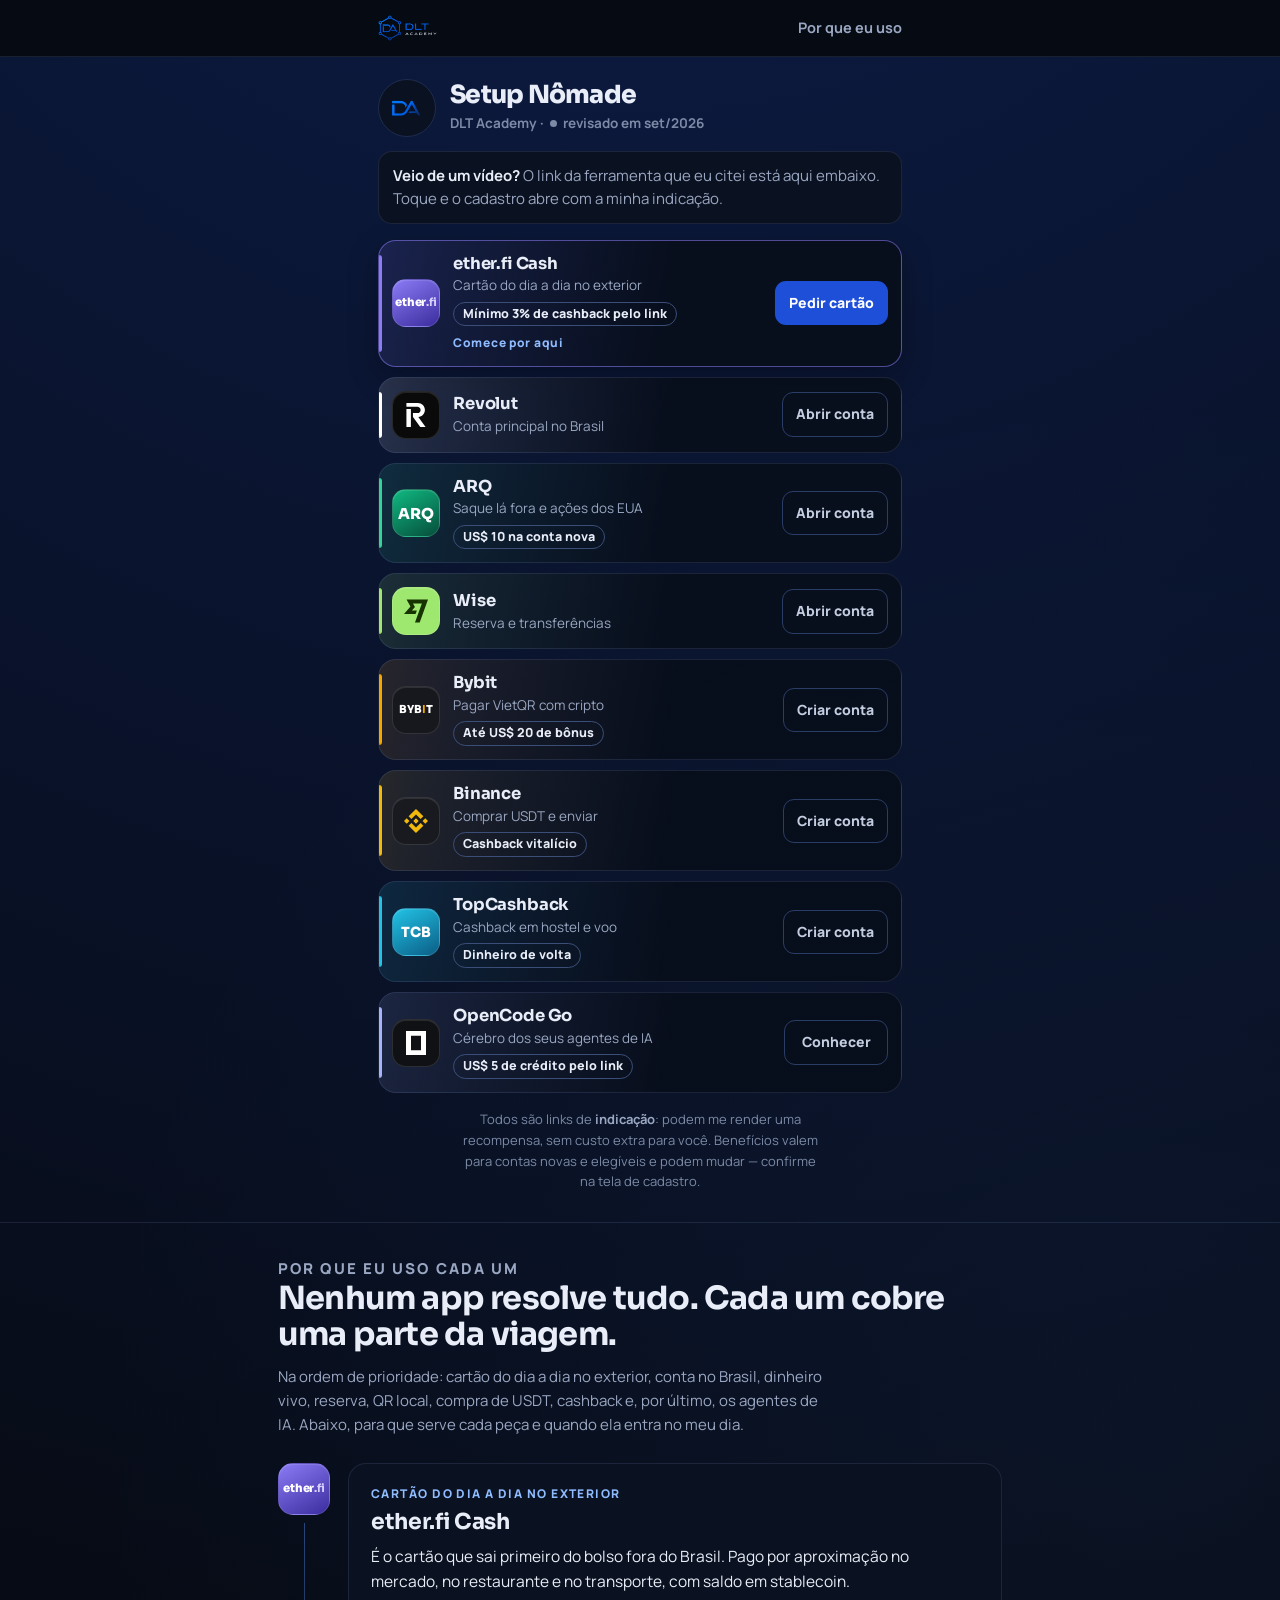
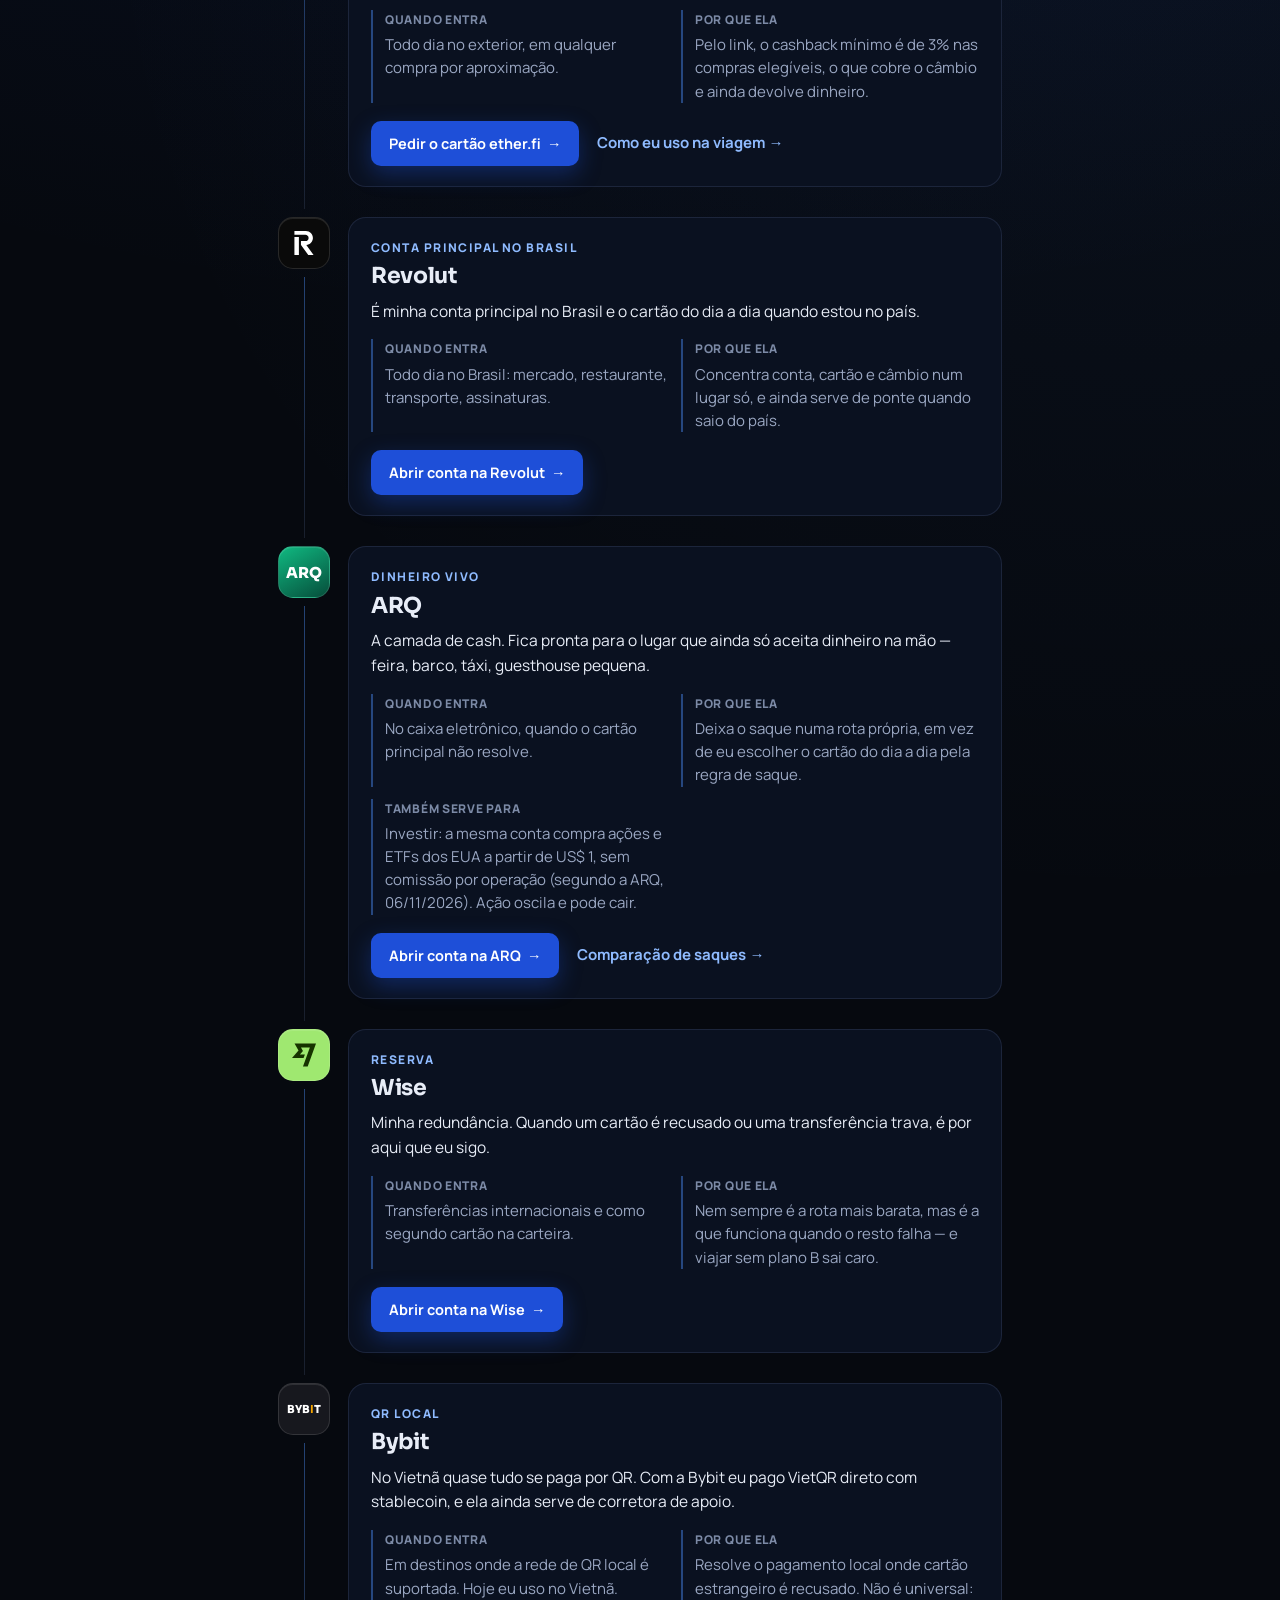
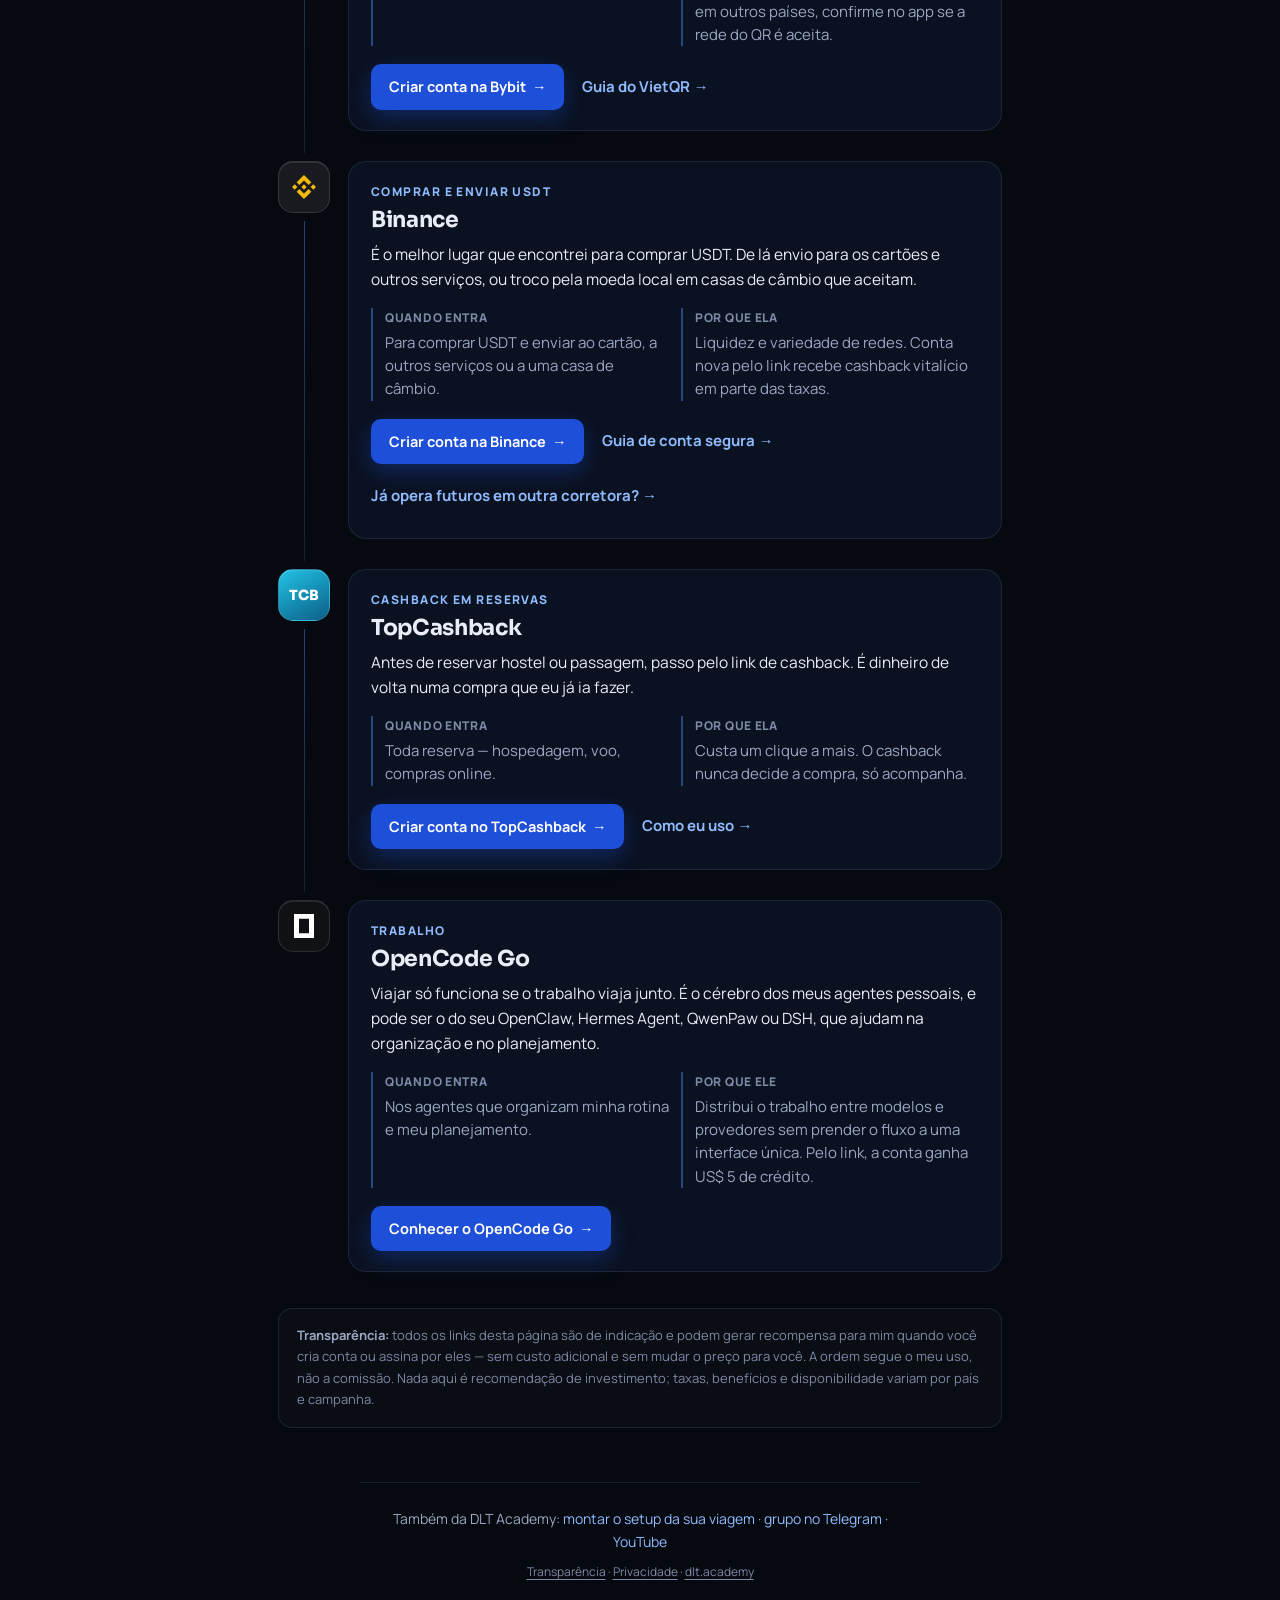
==== commit 8282105e: "Merge 1df3d0f03e08cd06a669e6e8a09c728e454c797e into 31bc7a5e677e09dec33777ec71ab138866b8c7aa" ====
--- a/index.html
+++ b/index.html
@@ -48,7 +48,7 @@
       "itemListElement": [
         { "@type": "ListItem", "position": 1, "name": "ether.fi Cash", "url": "https://www.ether.fi/@e155ee95" },
         { "@type": "ListItem", "position": 2, "name": "Revolut", "url": "https://revolut.com/referral/?referral-code=tiago327k!AUG1-26-AR-BR-H3&geo-redirect" },
-        { "@type": "ListItem", "position": 3, "name": "ARQ", "url": "https://www.arqfinance.com/referrals/general?referralCode=tiagohyd_h6L&pid=referral&c=general&is_retargeting=true" },
+        { "@type": "ListItem", "position": 3, "name": "ARQ", "url": "https://www.arqfinance.com/referrals/general?referralCode=tiagohyd_5Wd" },
         { "@type": "ListItem", "position": 4, "name": "Wise", "url": "https://wise.com/invite/irhc/tiagon100" },
         { "@type": "ListItem", "position": 5, "name": "Bybit", "url": "https://www.bybit.com/invite?ref=O0YDQDM" },
         { "@type": "ListItem", "position": 6, "name": "Binance", "url": "https://www.binance.com/register?ref=BOSS2026" },
@@ -100,9 +100,9 @@
           </a>
         </li>
         <li>
-          <a class="link-row brand-arq" href="https://www.arqfinance.com/referrals/general?referralCode=tiagohyd_h6L&amp;pid=referral&amp;c=general&amp;is_retargeting=true" target="_blank" rel="sponsored nofollow noopener noreferrer" referrerpolicy="no-referrer" data-track="clique_arq">
+          <a class="link-row brand-arq" href="https://www.arqfinance.com/referrals/general?referralCode=tiagohyd_5Wd" target="_blank" rel="sponsored nofollow noopener noreferrer" referrerpolicy="no-referrer" data-track="clique_arq">
             <span class="logo logo-arq"><span class="wm wm-arq">ARQ</span></span>
-            <span class="link-body"><strong>ARQ</strong><small>Saque em dinheiro lá fora</small><span class="link-perk">US$ 10 na conta nova</span></span>
+            <span class="link-body"><strong>ARQ</strong><small>Saque lá fora e ações dos EUA</small><span class="link-perk">US$ 10 na conta nova</span></span>
             <span class="link-btn">Abrir conta</span>
           </a>
         </li>
@@ -197,9 +197,10 @@
             <dl class="story-facts">
               <div><dt>Quando entra</dt><dd>No caixa eletrônico, quando o cartão principal não resolve.</dd></div>
               <div><dt>Por que ela</dt><dd>Deixa o saque numa rota própria, em vez de eu escolher o cartão do dia a dia pela regra de saque.</dd></div>
-            </dl>
-            <div class="story-actions">
-              <a class="btn btn-primary" href="https://www.arqfinance.com/referrals/general?referralCode=tiagohyd_h6L&amp;pid=referral&amp;c=general&amp;is_retargeting=true" target="_blank" rel="sponsored nofollow noopener noreferrer" referrerpolicy="no-referrer" data-track="clique_arq_historia">Abrir conta na ARQ <span aria-hidden="true">→</span></a>
+              <div><dt>Também serve para</dt><dd>Investir: a mesma conta compra ações e ETFs dos EUA a partir de US$ 1, sem comissão por operação (segundo a ARQ, 06/11/2026). Ação oscila e pode cair.</dd></div>
+            </dl>
+            <div class="story-actions">
+              <a class="btn btn-primary" href="https://www.arqfinance.com/referrals/general?referralCode=tiagohyd_5Wd" target="_blank" rel="sponsored nofollow noopener noreferrer" referrerpolicy="no-referrer" data-track="clique_arq_historia">Abrir conta na ARQ <span aria-hidden="true">→</span></a>
               <a class="story-guide" href="https://dlt.academy/blog/arq-saques-exterior/" target="_blank" rel="noopener noreferrer" referrerpolicy="no-referrer">Comparação de saques →</a>
             </div>
           </div>
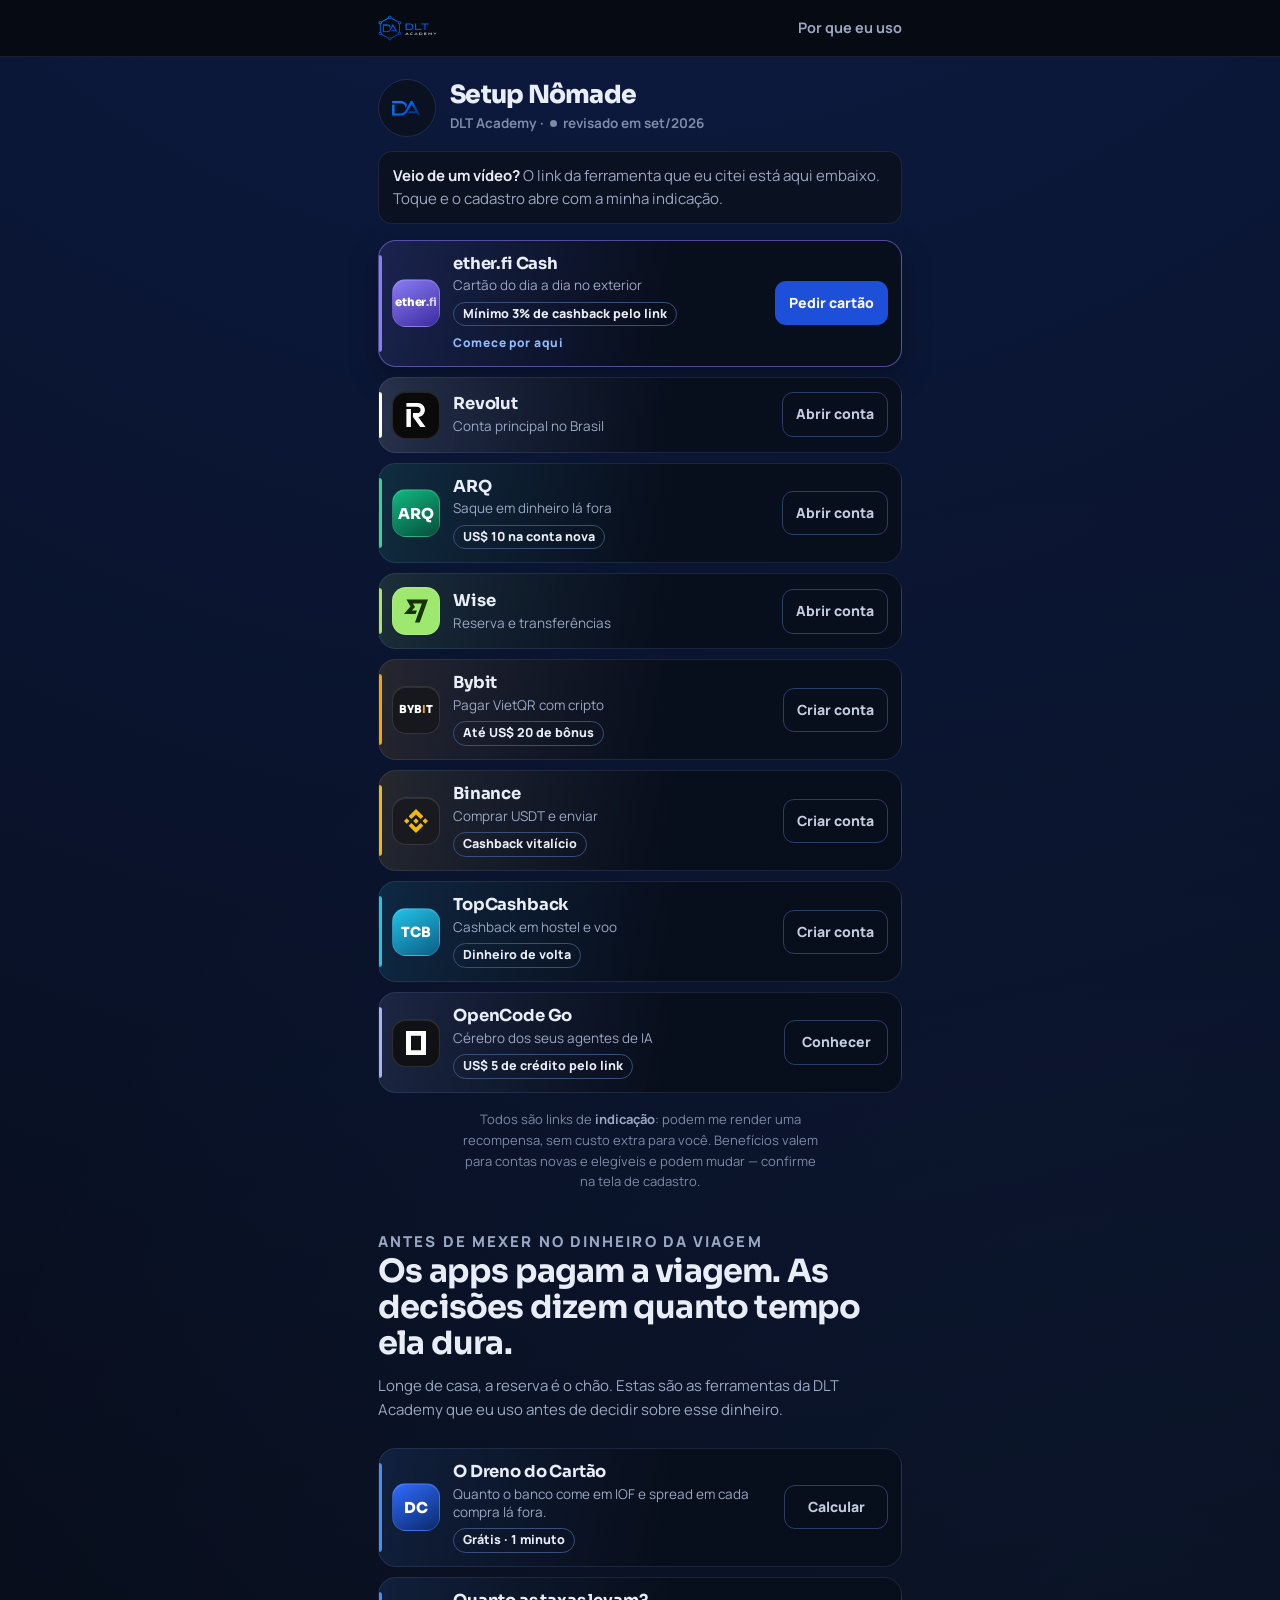
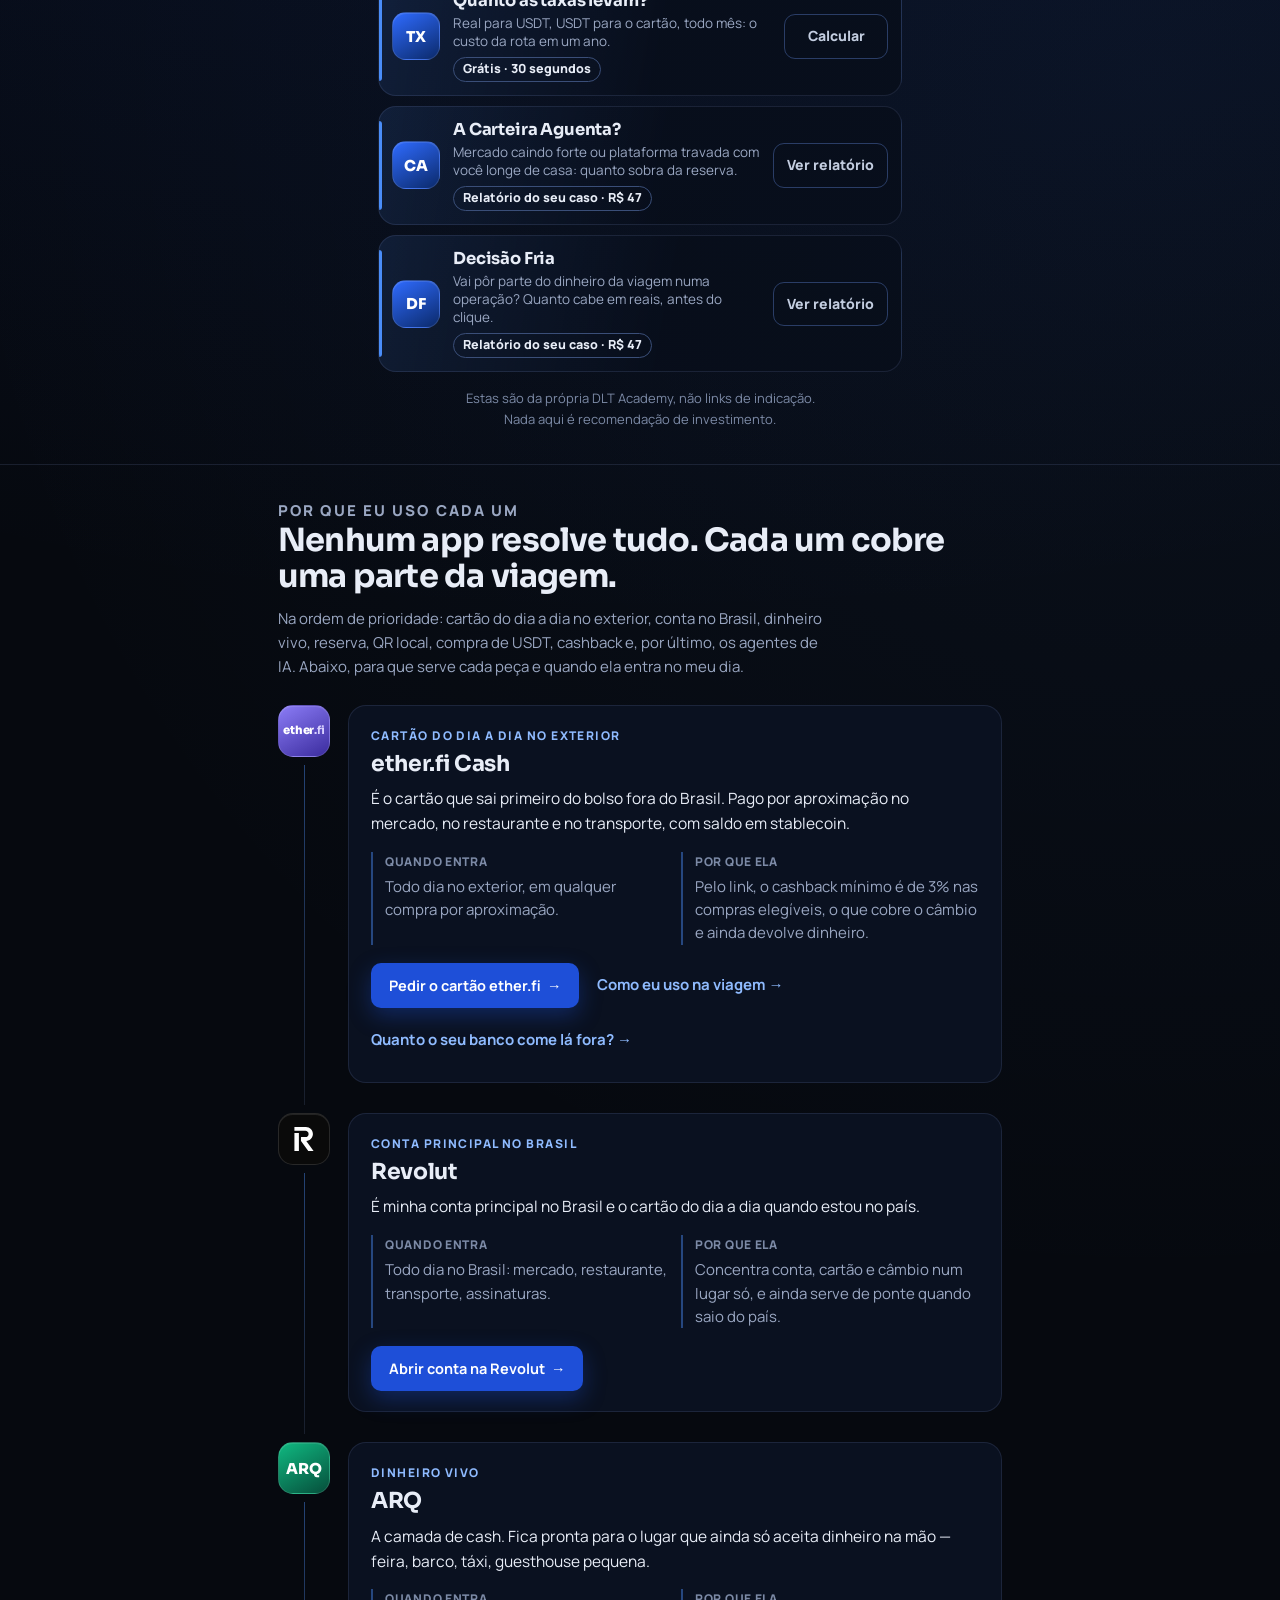
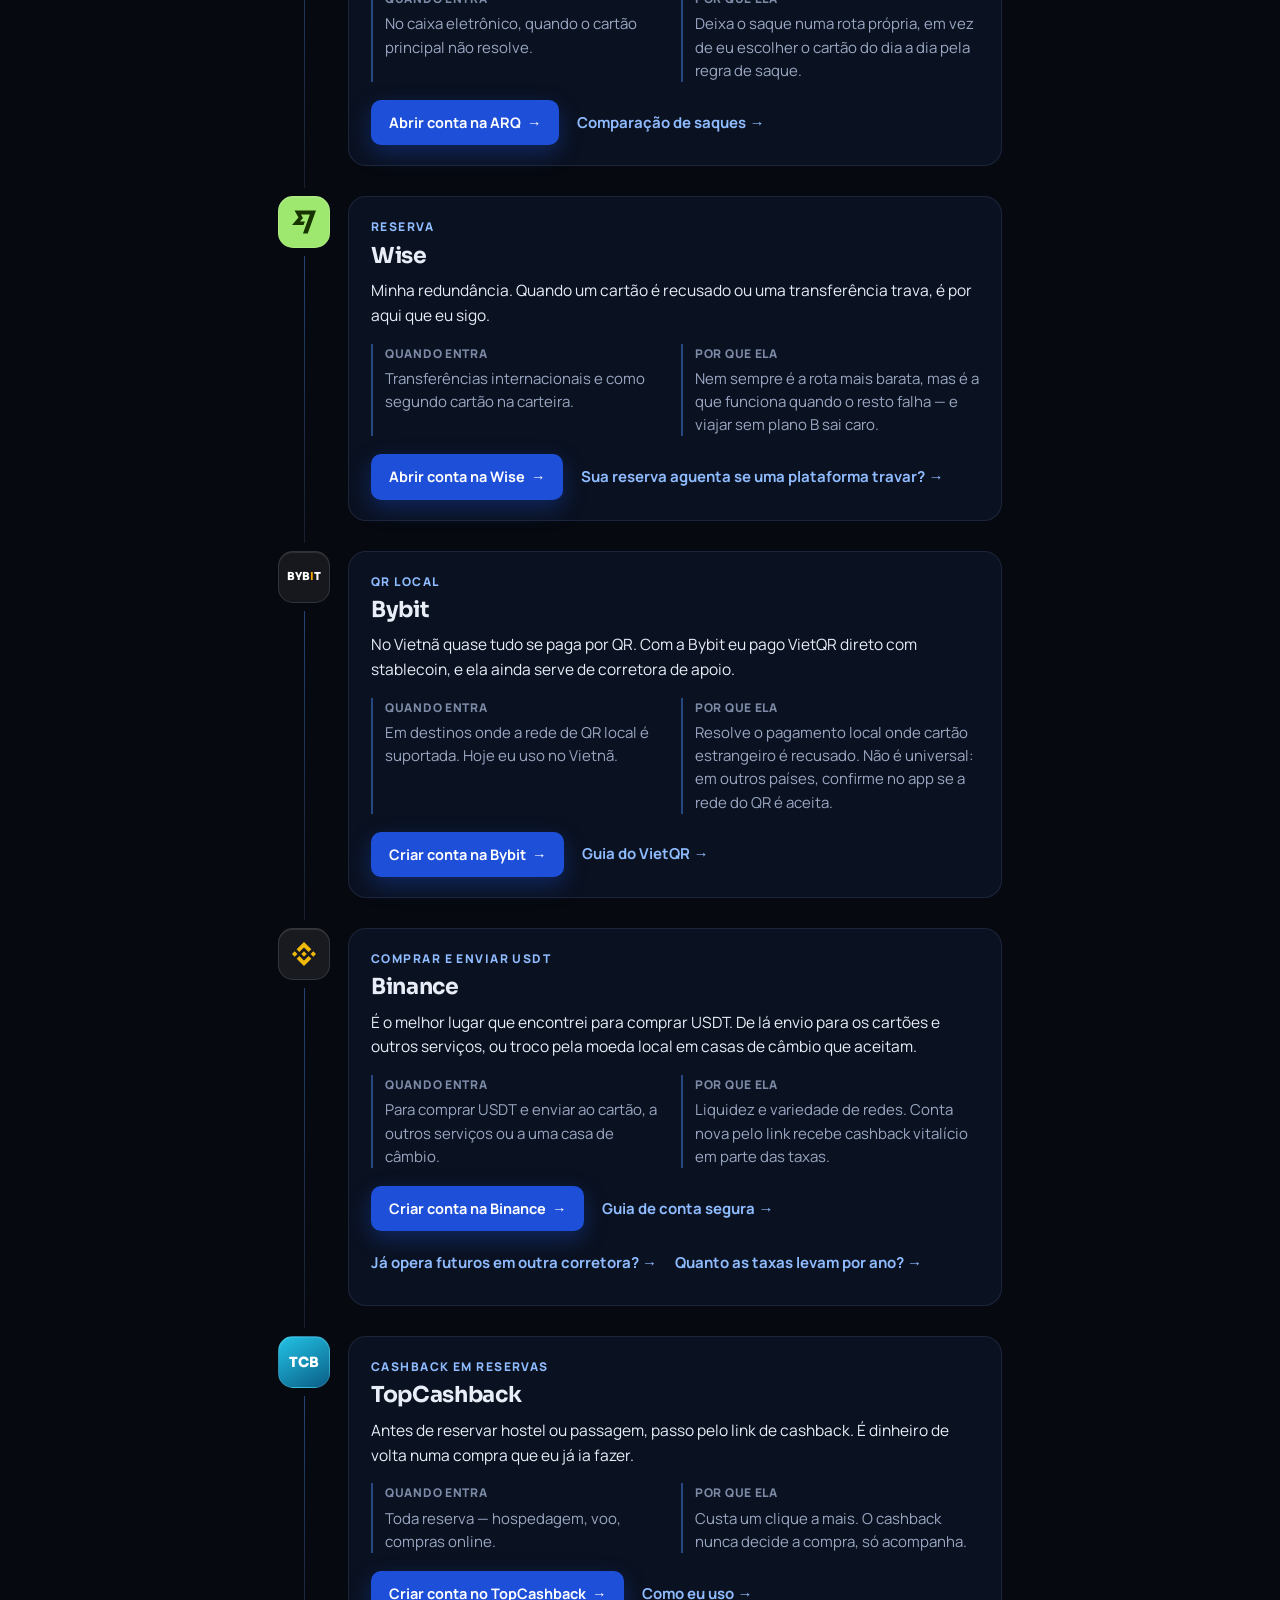
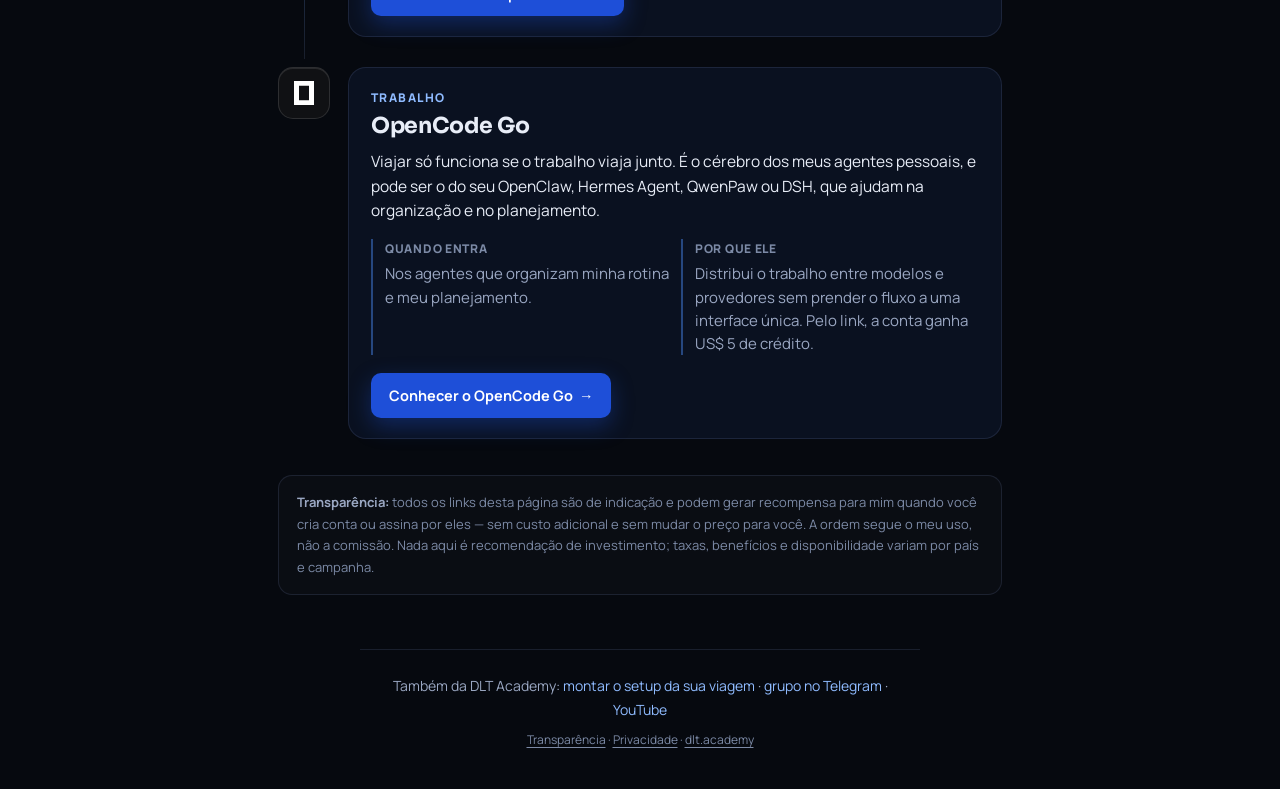
==== commit eec4b6fa: "Setup: seção de decisões com as ferramentas e os relatórios da DLT no contexto da viagem Quatro CTAs" ====
--- a/index.html
+++ b/index.html
@@ -28,7 +28,7 @@
 <meta name="theme-color" content="#06090F">
 <link rel="icon" type="image/png" href="assets/dlt-mark.png">
 <link rel="stylesheet" href="styles-base.css?v=2026-11-23b">
-<link rel="stylesheet" href="portfolio.css?v=2026-11-23b">
+<link rel="stylesheet" href="portfolio.css?v=2026-11-24a">
 
 <script type="application/ld+json">
 {
@@ -48,7 +48,7 @@
       "itemListElement": [
         { "@type": "ListItem", "position": 1, "name": "ether.fi Cash", "url": "https://www.ether.fi/@e155ee95" },
         { "@type": "ListItem", "position": 2, "name": "Revolut", "url": "https://revolut.com/referral/?referral-code=tiago327k!AUG1-26-AR-BR-H3&geo-redirect" },
-        { "@type": "ListItem", "position": 3, "name": "ARQ", "url": "https://www.arqfinance.com/referrals/general?referralCode=tiagohyd_5Wd" },
+        { "@type": "ListItem", "position": 3, "name": "ARQ", "url": "https://www.arqfinance.com/referrals/general?referralCode=tiagohyd_h6L&pid=referral&c=general&is_retargeting=true" },
         { "@type": "ListItem", "position": 4, "name": "Wise", "url": "https://wise.com/invite/irhc/tiagon100" },
         { "@type": "ListItem", "position": 5, "name": "Bybit", "url": "https://www.bybit.com/invite?ref=O0YDQDM" },
         { "@type": "ListItem", "position": 6, "name": "Binance", "url": "https://www.binance.com/register?ref=BOSS2026" },
@@ -100,9 +100,9 @@
           </a>
         </li>
         <li>
-          <a class="link-row brand-arq" href="https://www.arqfinance.com/referrals/general?referralCode=tiagohyd_5Wd" target="_blank" rel="sponsored nofollow noopener noreferrer" referrerpolicy="no-referrer" data-track="clique_arq">
+          <a class="link-row brand-arq" href="https://www.arqfinance.com/referrals/general?referralCode=tiagohyd_h6L&amp;pid=referral&amp;c=general&amp;is_retargeting=true" target="_blank" rel="sponsored nofollow noopener noreferrer" referrerpolicy="no-referrer" data-track="clique_arq">
             <span class="logo logo-arq"><span class="wm wm-arq">ARQ</span></span>
-            <span class="link-body"><strong>ARQ</strong><small>Saque lá fora e ações dos EUA</small><span class="link-perk">US$ 10 na conta nova</span></span>
+            <span class="link-body"><strong>ARQ</strong><small>Saque em dinheiro lá fora</small><span class="link-perk">US$ 10 na conta nova</span></span>
             <span class="link-btn">Abrir conta</span>
           </a>
         </li>
@@ -143,6 +143,47 @@
         </li>
       </ul>
       <p class="links-note">Todos são links de <strong>indicação</strong>: podem me render uma recompensa, sem custo extra para você. Benefícios valem para contas novas e elegíveis e podem mudar — confirme na tela de cadastro.</p>
+    </div>
+  </section>
+
+  <section class="decisoes" id="decisoes" aria-labelledby="decisoes-titulo">
+    <div class="bio-wrap">
+      <div class="stories-head decisoes-head">
+        <p class="eyebrow">ANTES DE MEXER NO DINHEIRO DA VIAGEM</p>
+        <h2 id="decisoes-titulo">Os apps pagam a viagem. As decisões dizem quanto tempo ela dura.</h2>
+        <p>Longe de casa, a reserva é o chão. Estas são as ferramentas da DLT Academy que eu uso antes de decidir sobre esse dinheiro.</p>
+      </div>
+      <ul class="link-list">
+        <li>
+          <a class="link-row brand-dlt" href="https://dreno-cartao.dlt.academy/?c=bio" target="_blank" rel="noopener noreferrer" referrerpolicy="no-referrer" data-track="clique_dlt_dreno">
+            <span class="logo logo-dlt" aria-hidden="true"><span class="wm wm-dlt">DC</span></span>
+            <span class="link-body"><strong>O Dreno do Cartão</strong><small>Quanto o banco come em IOF e spread em cada compra lá fora.</small><span class="link-perk">Grátis · 1 minuto</span></span>
+            <span class="link-btn">Calcular</span>
+          </a>
+        </li>
+        <li>
+          <a class="link-row brand-dlt" href="https://quanto-em-taxas.dlt.academy/?c=bio" target="_blank" rel="noopener noreferrer" referrerpolicy="no-referrer" data-track="clique_dlt_taxas">
+            <span class="logo logo-dlt" aria-hidden="true"><span class="wm wm-dlt">TX</span></span>
+            <span class="link-body"><strong>Quanto as taxas levam?</strong><small>Real para USDT, USDT para o cartão, todo mês: o custo da rota em um ano.</small><span class="link-perk">Grátis · 30 segundos</span></span>
+            <span class="link-btn">Calcular</span>
+          </a>
+        </li>
+        <li>
+          <a class="link-row brand-dlt" href="https://dlt.academy/produtos/carteira-aguenta/?utm_source=setup-nomade&amp;utm_medium=bio&amp;utm_campaign=decisoes" target="_blank" rel="noopener noreferrer" referrerpolicy="no-referrer" data-track="clique_dlt_carteira">
+            <span class="logo logo-dlt" aria-hidden="true"><span class="wm wm-dlt">CA</span></span>
+            <span class="link-body"><strong>A Carteira Aguenta?</strong><small>Mercado caindo forte ou plataforma travada com você longe de casa: quanto sobra da reserva.</small><span class="link-perk">Relatório do seu caso · R$ 47</span></span>
+            <span class="link-btn">Ver relatório</span>
+          </a>
+        </li>
+        <li>
+          <a class="link-row brand-dlt" href="https://dlt.academy/produtos/decisao-fria/?utm_source=setup-nomade&amp;utm_medium=bio&amp;utm_campaign=decisoes" target="_blank" rel="noopener noreferrer" referrerpolicy="no-referrer" data-track="clique_dlt_decisao_fria">
+            <span class="logo logo-dlt" aria-hidden="true"><span class="wm wm-dlt">DF</span></span>
+            <span class="link-body"><strong>Decisão Fria</strong><small>Vai pôr parte do dinheiro da viagem numa operação? Quanto cabe em reais, antes do clique.</small><span class="link-perk">Relatório do seu caso · R$ 47</span></span>
+            <span class="link-btn">Ver relatório</span>
+          </a>
+        </li>
+      </ul>
+      <p class="links-note">Estas são da própria DLT Academy, não links de indicação. Nada aqui é recomendação de investimento.</p>
     </div>
   </section>
 
@@ -168,6 +209,7 @@
             <div class="story-actions">
               <a class="btn btn-primary" href="https://www.ether.fi/@e155ee95" target="_blank" rel="sponsored nofollow noopener noreferrer" referrerpolicy="no-referrer" data-track="clique_etherfi_historia">Pedir o cartão ether.fi <span aria-hidden="true">→</span></a>
               <a class="story-guide" href="https://dlt.academy/guias/etherfi-cash-viagem/" target="_blank" rel="noopener noreferrer" referrerpolicy="no-referrer">Como eu uso na viagem →</a>
+              <a class="story-guide" href="https://dreno-cartao.dlt.academy/?c=bio" target="_blank" rel="noopener noreferrer" referrerpolicy="no-referrer" data-track="clique_dlt_dreno_historia">Quanto o seu banco come lá fora? →</a>
             </div>
           </div>
         </li>
@@ -197,10 +239,9 @@
             <dl class="story-facts">
               <div><dt>Quando entra</dt><dd>No caixa eletrônico, quando o cartão principal não resolve.</dd></div>
               <div><dt>Por que ela</dt><dd>Deixa o saque numa rota própria, em vez de eu escolher o cartão do dia a dia pela regra de saque.</dd></div>
-              <div><dt>Também serve para</dt><dd>Investir: a mesma conta compra ações e ETFs dos EUA a partir de US$ 1, sem comissão por operação (segundo a ARQ, 06/11/2026). Ação oscila e pode cair.</dd></div>
-            </dl>
-            <div class="story-actions">
-              <a class="btn btn-primary" href="https://www.arqfinance.com/referrals/general?referralCode=tiagohyd_5Wd" target="_blank" rel="sponsored nofollow noopener noreferrer" referrerpolicy="no-referrer" data-track="clique_arq_historia">Abrir conta na ARQ <span aria-hidden="true">→</span></a>
+            </dl>
+            <div class="story-actions">
+              <a class="btn btn-primary" href="https://www.arqfinance.com/referrals/general?referralCode=tiagohyd_h6L&amp;pid=referral&amp;c=general&amp;is_retargeting=true" target="_blank" rel="sponsored nofollow noopener noreferrer" referrerpolicy="no-referrer" data-track="clique_arq_historia">Abrir conta na ARQ <span aria-hidden="true">→</span></a>
               <a class="story-guide" href="https://dlt.academy/blog/arq-saques-exterior/" target="_blank" rel="noopener noreferrer" referrerpolicy="no-referrer">Comparação de saques →</a>
             </div>
           </div>
@@ -218,6 +259,7 @@
             </dl>
             <div class="story-actions">
               <a class="btn btn-primary" href="https://wise.com/invite/irhc/tiagon100" target="_blank" rel="sponsored nofollow noopener noreferrer" referrerpolicy="no-referrer" data-track="clique_wise_historia">Abrir conta na Wise <span aria-hidden="true">→</span></a>
+              <a class="story-guide" href="https://dlt.academy/produtos/carteira-aguenta/?utm_source=setup-nomade&amp;utm_medium=bio&amp;utm_campaign=historia-wise" target="_blank" rel="noopener noreferrer" referrerpolicy="no-referrer" data-track="clique_dlt_carteira_historia">Sua reserva aguenta se uma plataforma travar? →</a>
             </div>
           </div>
         </li>
@@ -253,6 +295,7 @@
               <a class="btn btn-primary" href="https://www.binance.com/register?ref=BOSS2026" target="_blank" rel="sponsored nofollow noopener noreferrer" referrerpolicy="no-referrer" data-track="clique_binance_historia">Criar conta na Binance <span aria-hidden="true">→</span></a>
               <a class="story-guide" href="https://dlt.academy/guias/conta-binance/" target="_blank" rel="noopener noreferrer" referrerpolicy="no-referrer">Guia de conta segura →</a>
               <a class="story-guide" href="https://dlt.academy/guias/binance-futuros-para-quem-ja-opera/" target="_blank" rel="noopener noreferrer" referrerpolicy="no-referrer" data-track="clique_guia_futuros">Já opera futuros em outra corretora? →</a>
+              <a class="story-guide" href="https://quanto-em-taxas.dlt.academy/?c=bio" target="_blank" rel="noopener noreferrer" referrerpolicy="no-referrer" data-track="clique_dlt_taxas_historia">Quanto as taxas levam por ano? →</a>
             </div>
           </div>
         </li>
--- a/portfolio.css
+++ b/portfolio.css
@@ -69,6 +69,9 @@
 .brand-binance{--brand:#F0B90B}.logo-binance{--logo-bg:#181A20;--logo-fg:#F0B90B}
 .brand-topcashback{--brand:#22C3E6}.logo-topcashback{--logo-bg:linear-gradient(150deg,#22C3E6,#0B5E86)}.wm-tcb{font-size:14px}
 .brand-opencode{--brand:#A5B4FC}.logo-opencode{--logo-bg:#101114}
+/* Ferramentas e relatórios da própria DLT: monograma, sem logotipo de parceiro. */
+.brand-dlt{--brand:#4A8DF8}.logo-dlt{--logo-bg:linear-gradient(150deg,#2F6BFF,#0B2A6B)}.wm-dlt{font-size:15px;letter-spacing:.02em}
+.decisoes{padding:8px 0 34px}.decisoes-head{margin-bottom:18px}
 
 /* ---------- Por que eu uso ---------- */
 .stories{padding:34px 0 20px;border-top:1px solid var(--line)}
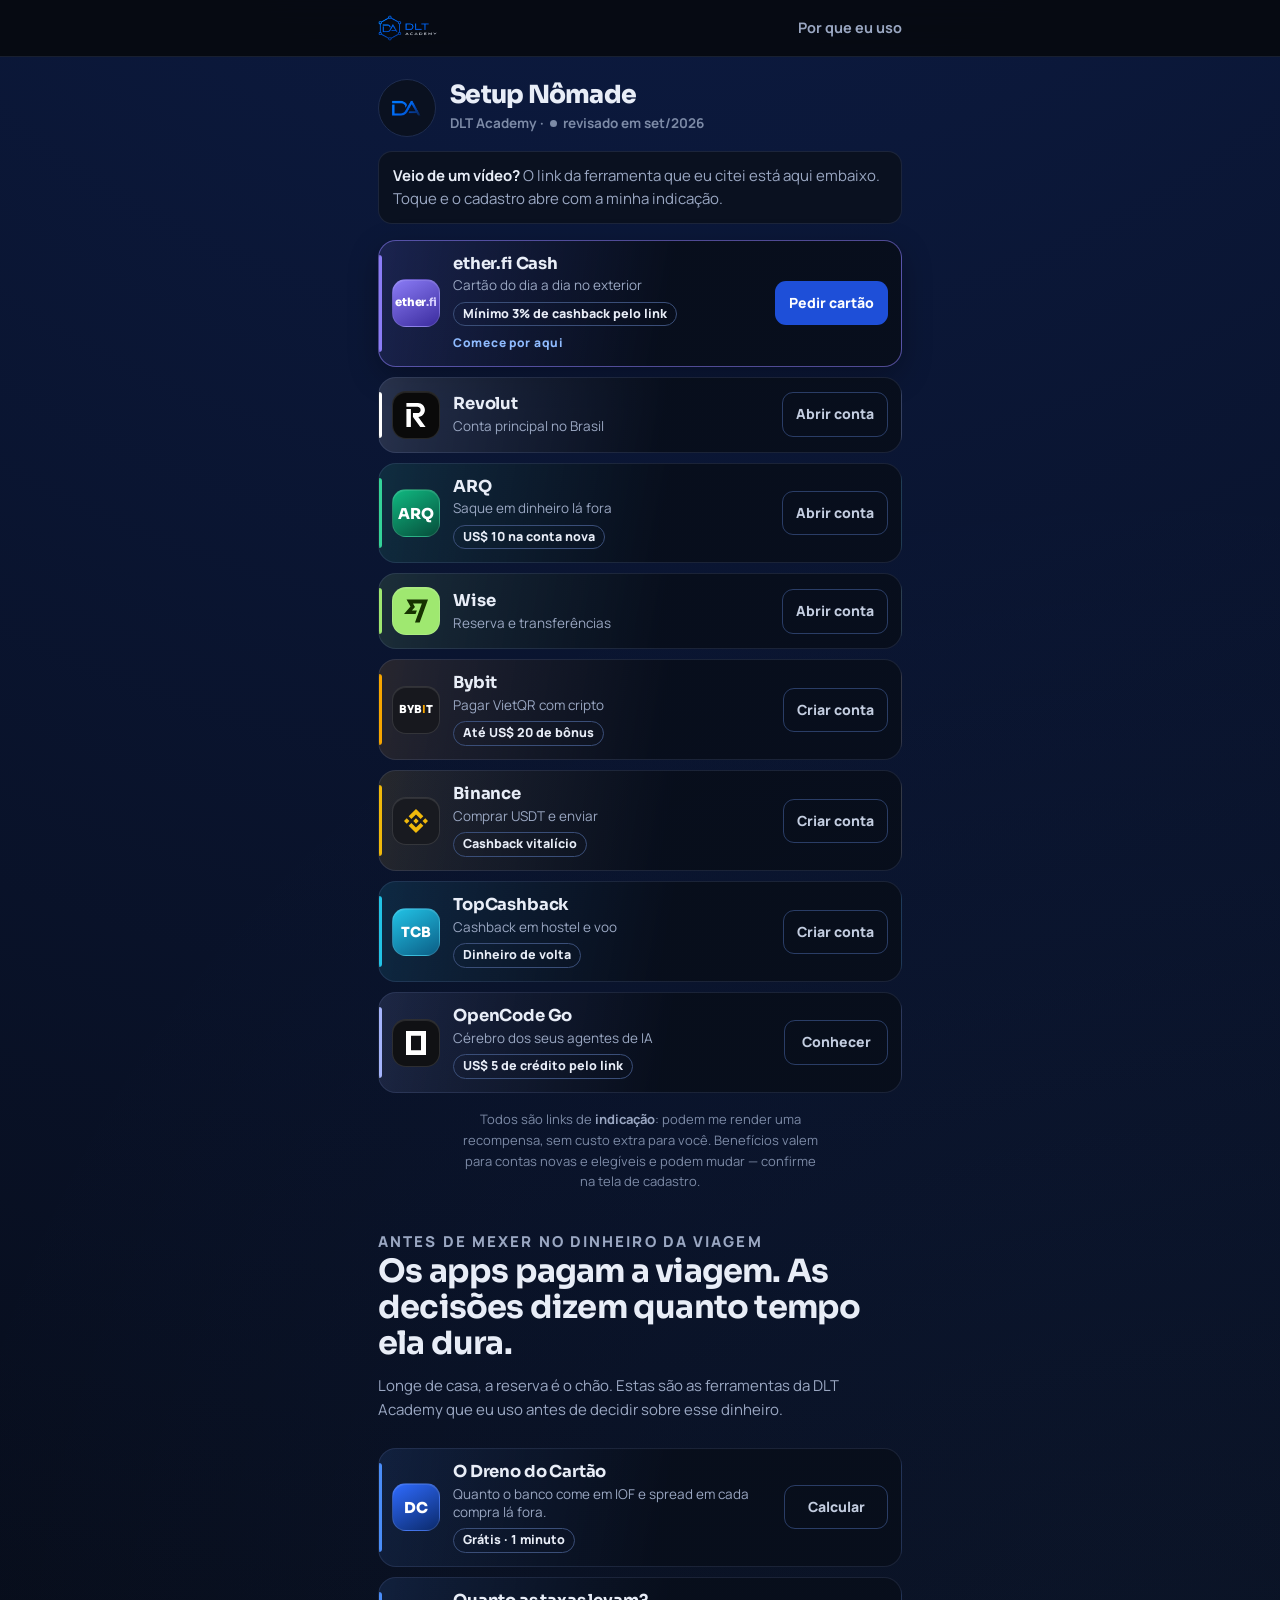
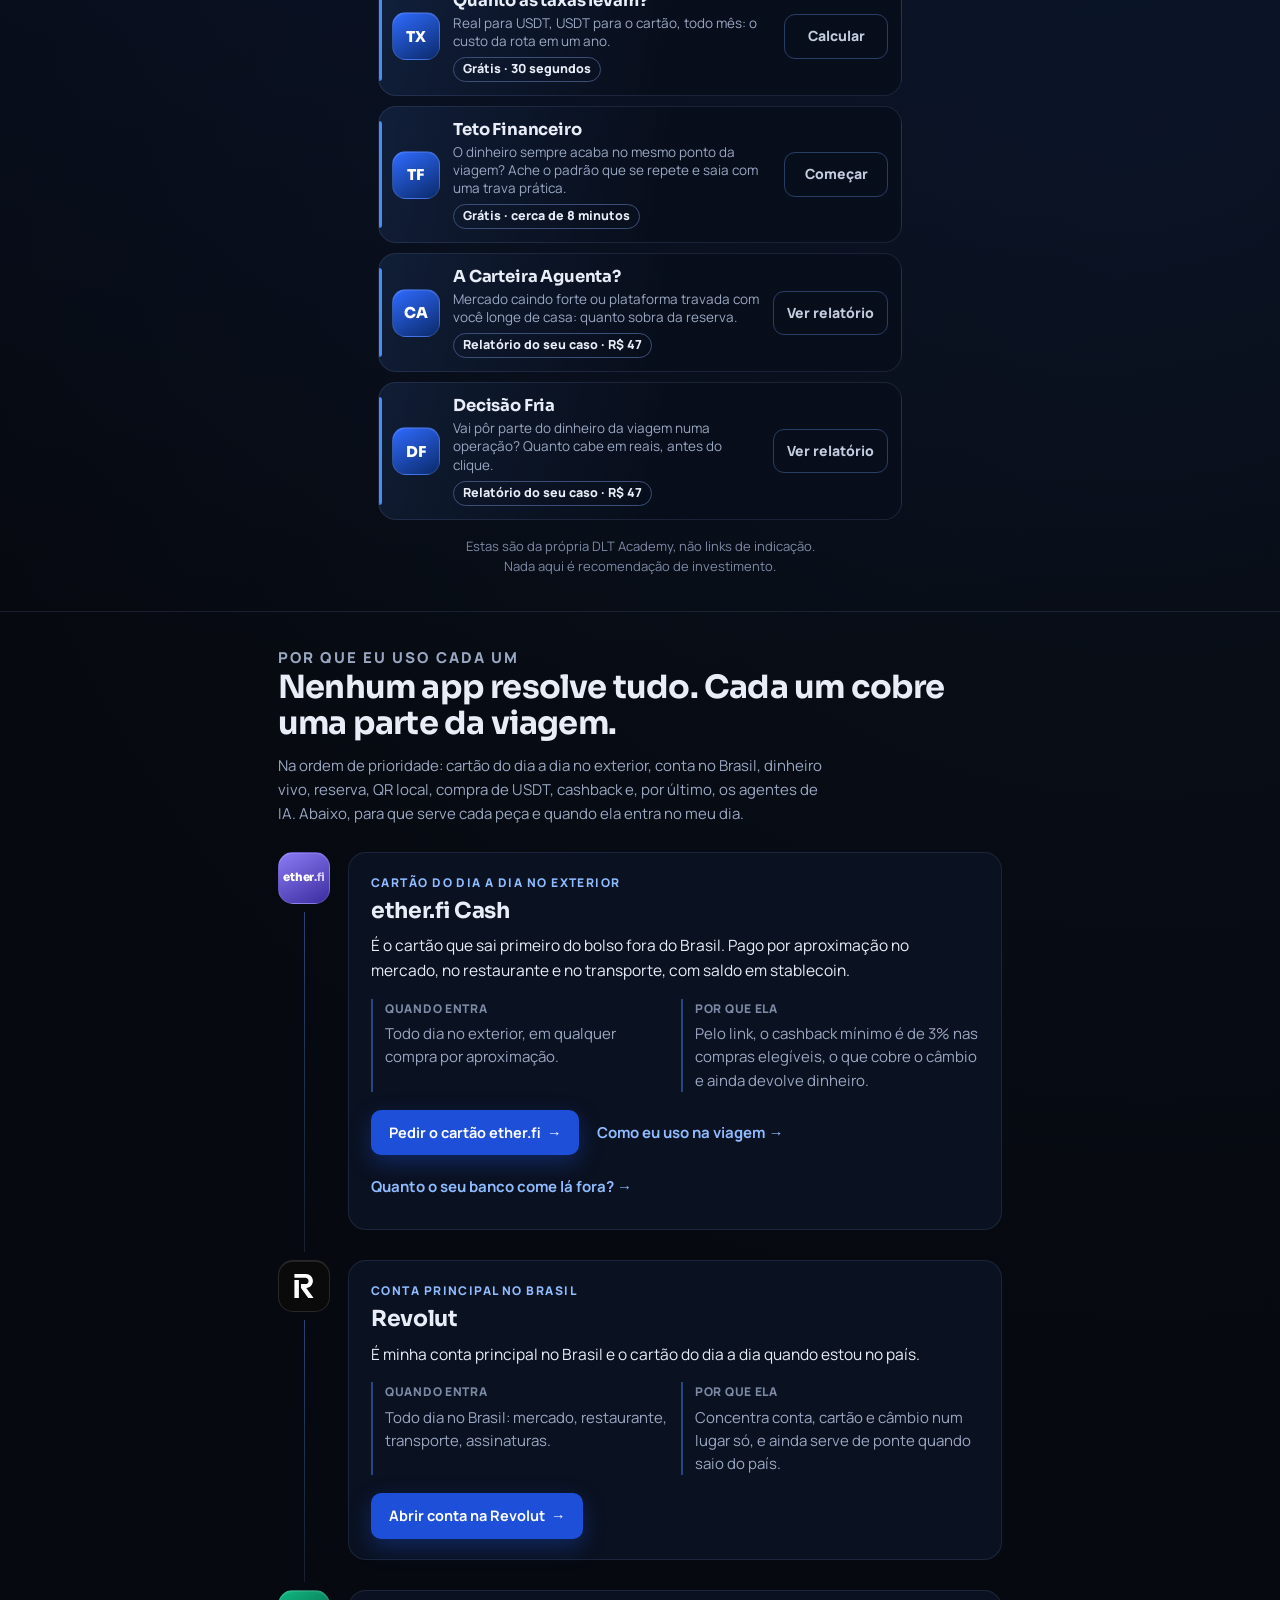
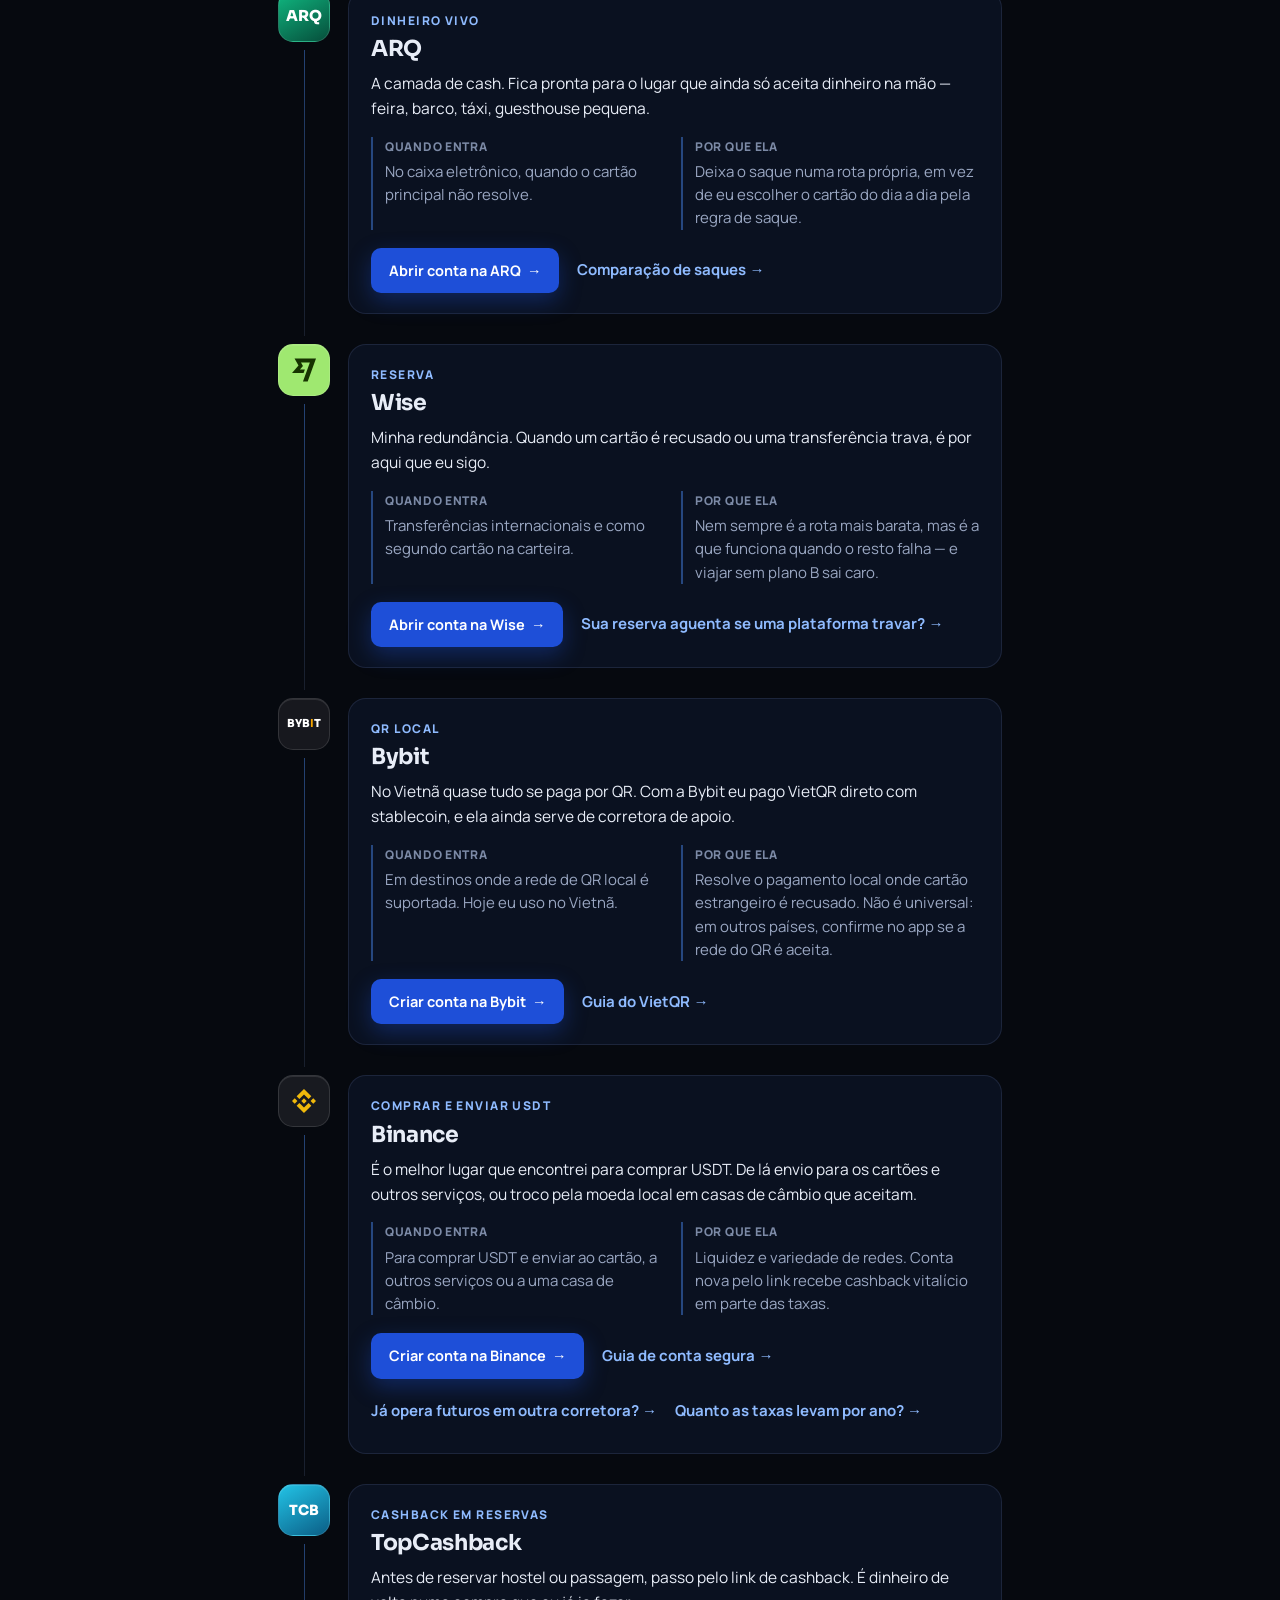
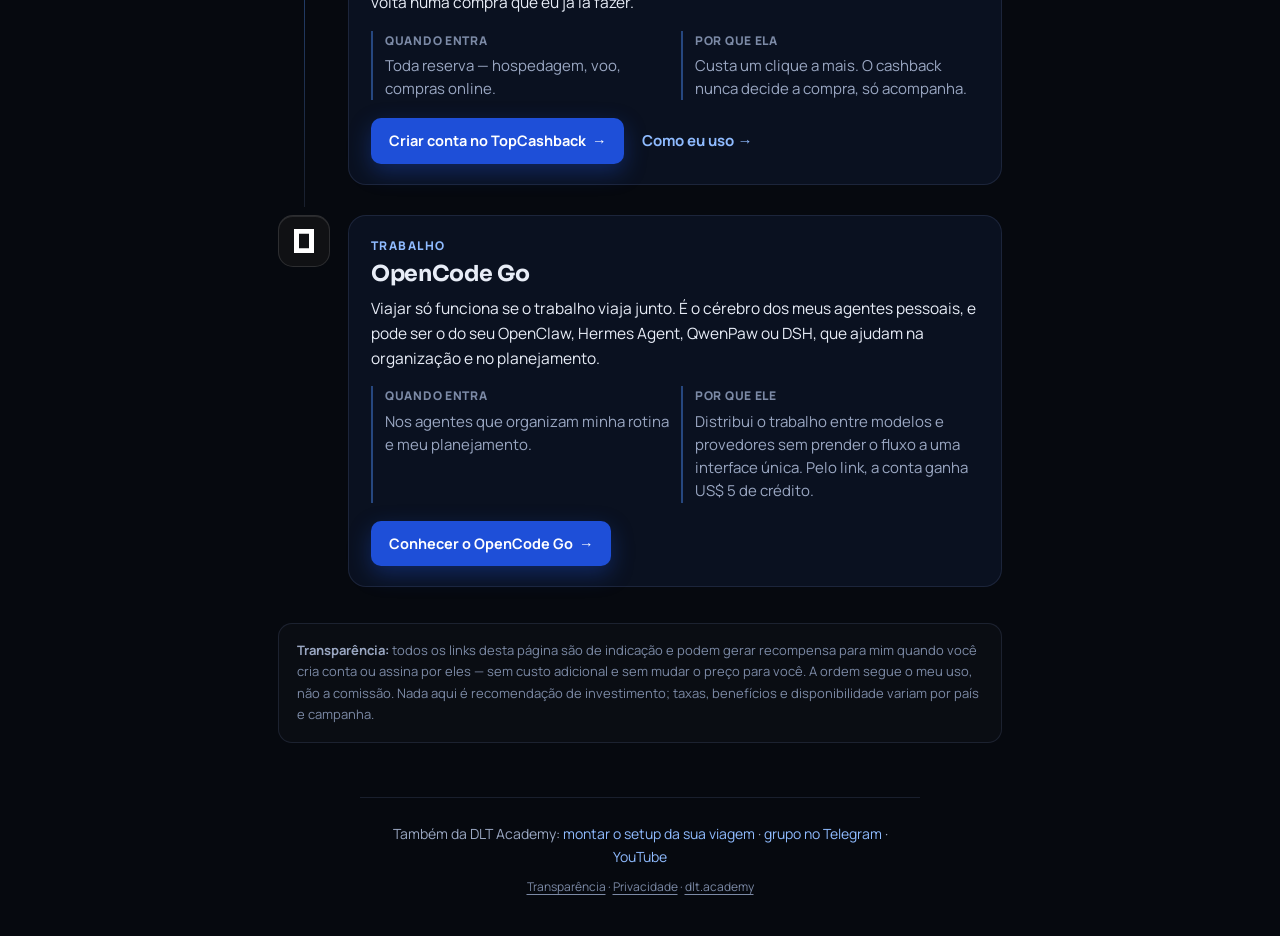
==== commit 260c1440: "Setup: Teto Financeiro na seção de decisões" ====
--- a/index.html
+++ b/index.html
@@ -169,6 +169,13 @@
           </a>
         </li>
         <li>
+          <a class="link-row brand-dlt" href="https://dlt.academy/protocolos/teto-financeiro/?utm_source=setup-nomade&amp;utm_medium=bio&amp;utm_campaign=decisoes" target="_blank" rel="noopener noreferrer" referrerpolicy="no-referrer" data-track="clique_dlt_teto">
+            <span class="logo logo-dlt" aria-hidden="true"><span class="wm wm-dlt">TF</span></span>
+            <span class="link-body"><strong>Teto Financeiro</strong><small>O dinheiro sempre acaba no mesmo ponto da viagem? Ache o padrão que se repete e saia com uma trava prática.</small><span class="link-perk">Grátis · cerca de 8 minutos</span></span>
+            <span class="link-btn">Começar</span>
+          </a>
+        </li>
+        <li>
           <a class="link-row brand-dlt" href="https://dlt.academy/produtos/carteira-aguenta/?utm_source=setup-nomade&amp;utm_medium=bio&amp;utm_campaign=decisoes" target="_blank" rel="noopener noreferrer" referrerpolicy="no-referrer" data-track="clique_dlt_carteira">
             <span class="logo logo-dlt" aria-hidden="true"><span class="wm wm-dlt">CA</span></span>
             <span class="link-body"><strong>A Carteira Aguenta?</strong><small>Mercado caindo forte ou plataforma travada com você longe de casa: quanto sobra da reserva.</small><span class="link-perk">Relatório do seu caso · R$ 47</span></span>
